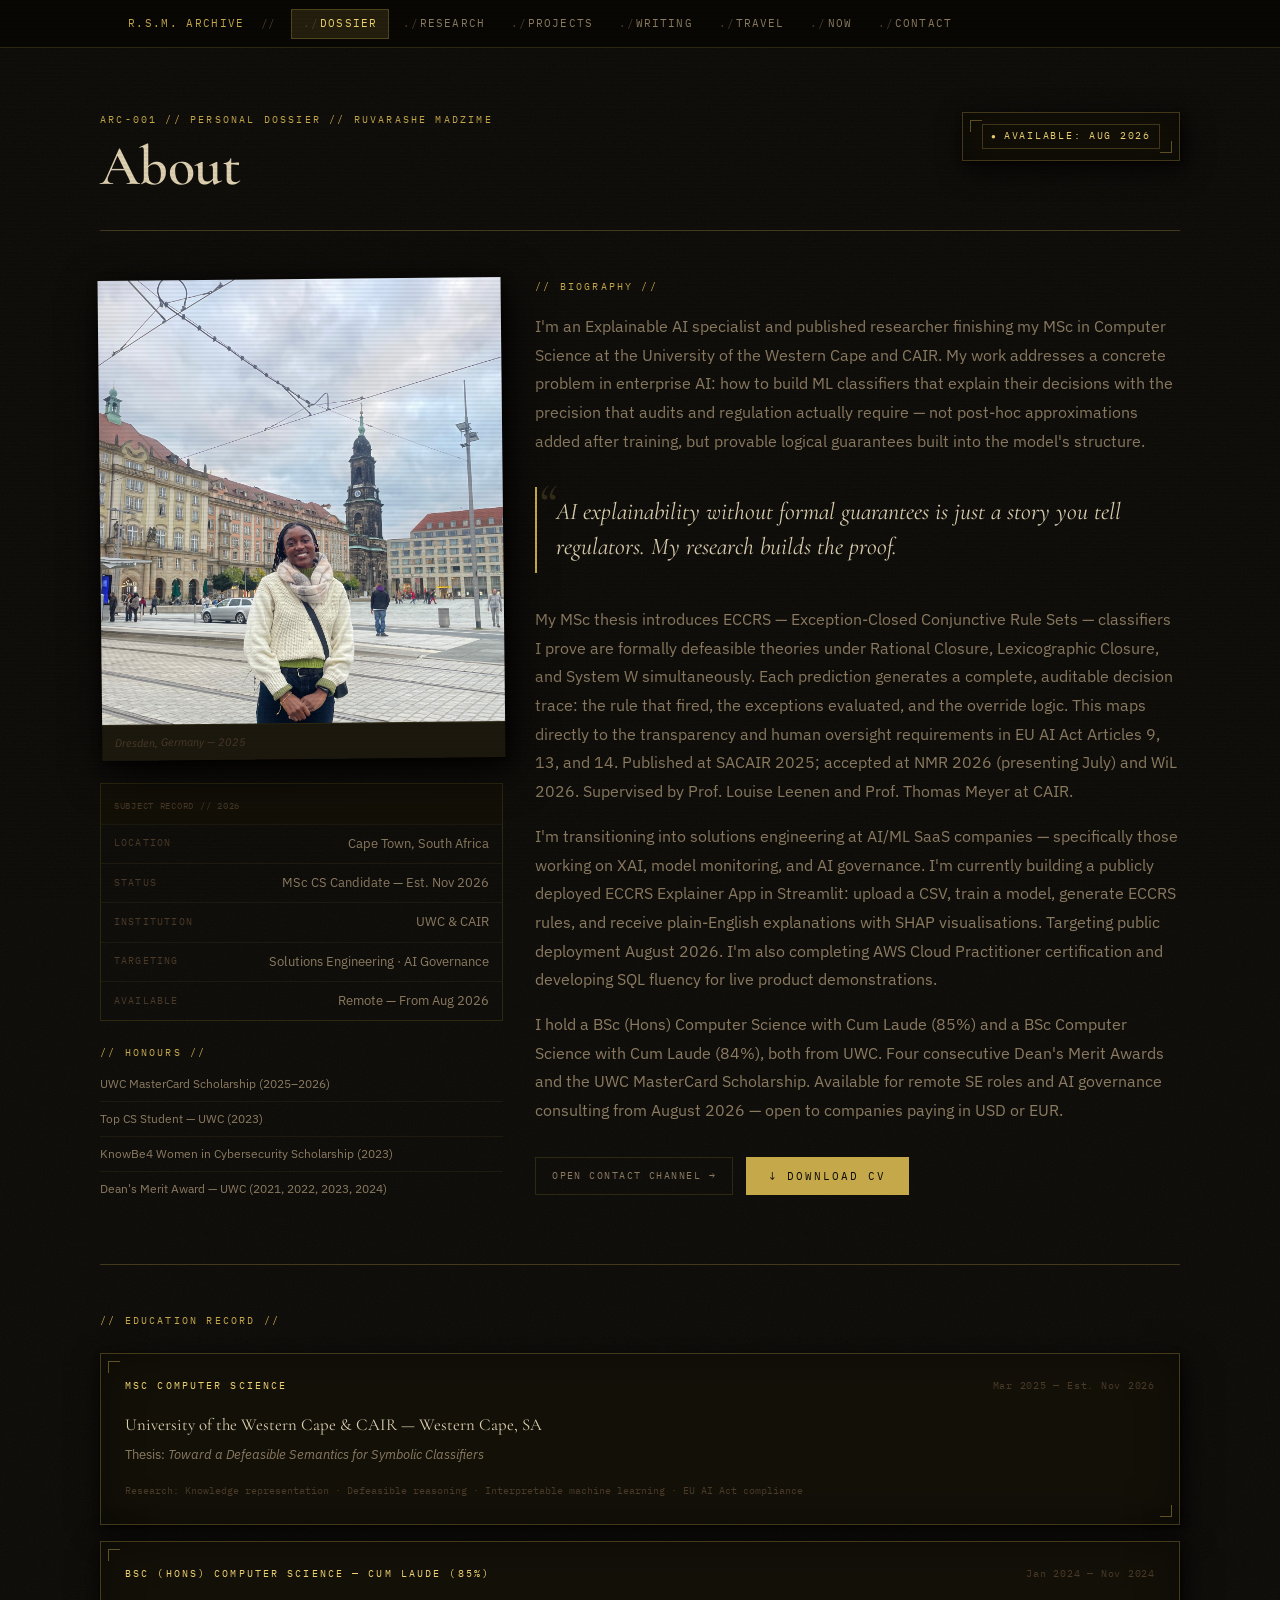
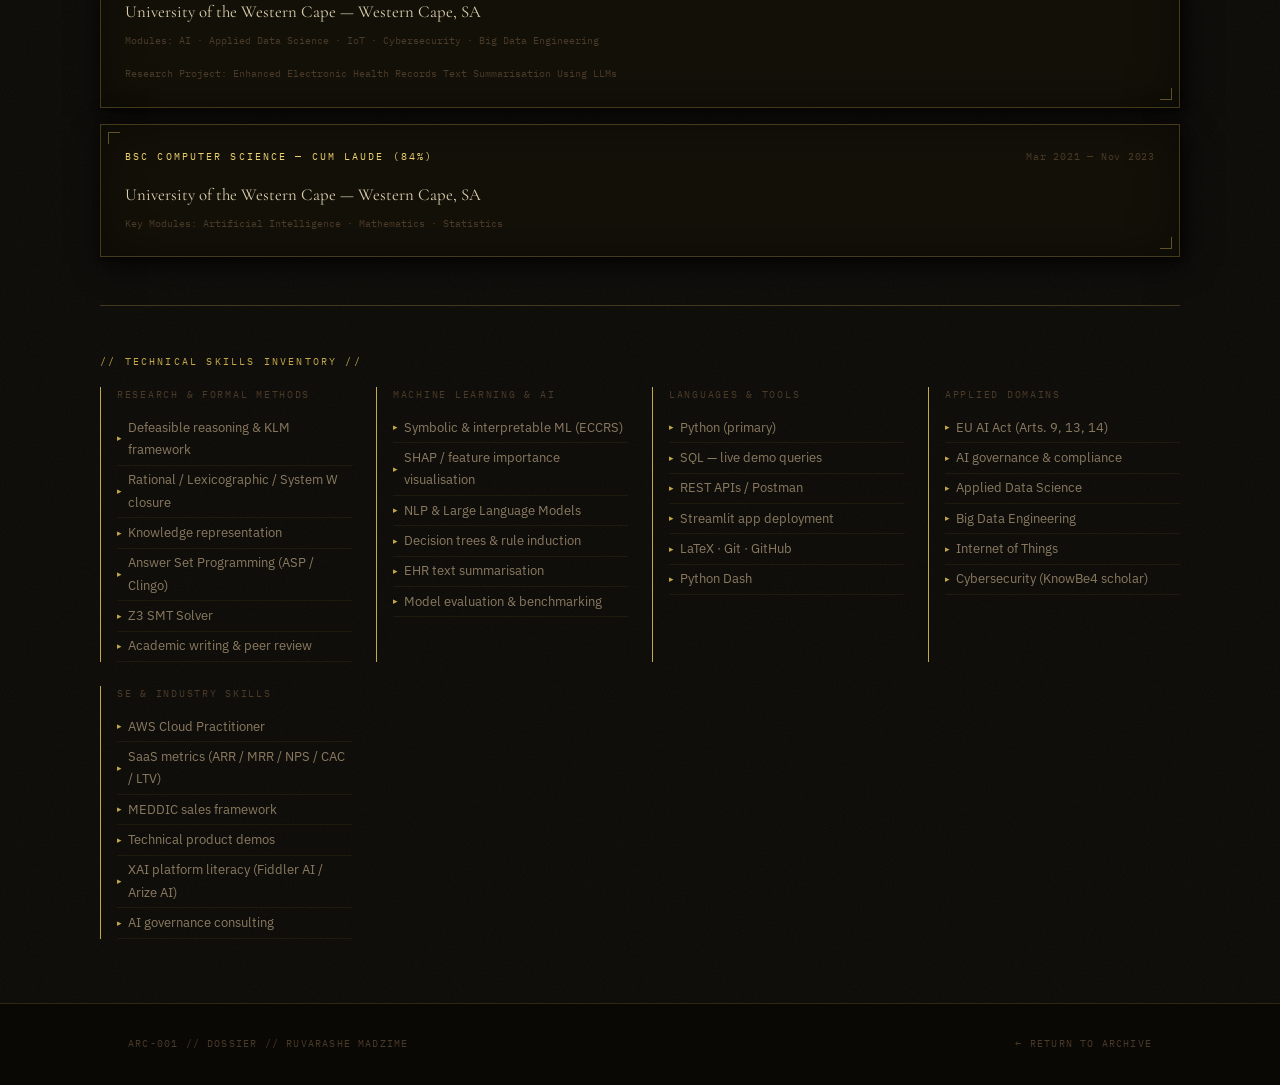
==== about.html @ f7506484 "Initial deploy" ====
<!DOCTYPE html>
<html lang="en">
<head>
  <meta charset="UTF-8" />
  <meta name="viewport" content="width=device-width, initial-scale=1.0" />
  <title>Dossier — Ruvarashe Madzime</title>
  <link rel="preconnect" href="https://fonts.googleapis.com" />
  <link rel="preconnect" href="https://fonts.gstatic.com" crossorigin />
  <link href="https://fonts.googleapis.com/css2?family=Cormorant+Garamond:ital,wght@0,300;0,400;0,600;0,700;1,300;1,400;1,600&family=IBM+Plex+Mono:ital,wght@0,400;0,500;1,400&family=IBM+Plex+Sans:wght@400;500;600&family=Caveat:wght@400;600&display=swap" rel="stylesheet" />
  <link rel="stylesheet" href="style.css" />
</head>
<body class="page-about">

  <nav class="site-nav">
    <div class="nav-inner">
      <a href="index.html" class="nav-system" style="text-decoration:none;">R.S.M. ARCHIVE</a>
      <span class="nav-sep">//</span>
      <button class="nav-toggle" id="navToggle" aria-label="Open navigation">
        <span></span><span></span><span></span>
      </button>
      <ul class="nav-links" id="navLinks">
        <li><a href="about.html"><span class="cmd-slash">./</span>DOSSIER</a></li>
        <li><a href="research.html"><span class="cmd-slash">./</span>RESEARCH</a></li>
        <li><a href="projects.html"><span class="cmd-slash">./</span>PROJECTS</a></li>
        <li><a href="writing.html"><span class="cmd-slash">./</span>WRITING</a></li>
        <li><a href="travel.html"><span class="cmd-slash">./</span>TRAVEL</a></li>
        <li><a href="now.html"><span class="cmd-slash">./</span>NOW</a></li>
        <li><a href="contact.html"><span class="cmd-slash">./</span>CONTACT</a></li>
      </ul>
    </div>
  </nav>

  <main>
    <div class="container section">

      <div style="border-bottom:1px solid var(--A-border); padding-bottom:2rem; margin-bottom:3rem;">
        <div style="display:flex; justify-content:space-between; align-items:flex-start; flex-wrap:wrap; gap:1rem;">
          <div>
            <span class="archive-label">ARC-001 // PERSONAL DOSSIER // RUVARASHE MADZIME</span>
            <h1 style="font-size:clamp(2rem,5vw,3.5rem); margin-top:0.3rem;">About</h1>
          </div>
          <div class="t-panel" style="padding:0.7rem 1.2rem; font-size:0;">
            <span class="status-badge">AVAILABLE: AUG 2026</span>
          </div>
        </div>
      </div>

      <!-- Two-column: photo + stats | bio -->
      <div class="two-col" style="margin-bottom:4rem;">

        <!-- LEFT: Photo + record -->
        <div>
          <div class="photo-frame">
            <img src="profile.jpeg" alt="Ruvarashe Madzime" style="width:100%; display:block;" />
            <p class="photo-credit">Dresden, Germany — 2025</p>
          </div>

          <!-- Subject record -->
          <div style="margin-top:1.5rem; border:1px solid var(--rule-mid);">
            <div style="background:var(--bg-panel); border-bottom:1px solid var(--rule); padding:0.4rem 0.8rem;">
              <span class="mono" style="color:var(--tx-dim); font-size:0.58rem;">SUBJECT RECORD // 2026</span>
            </div>
            <div class="stat-row" style="padding:0.5rem 0.8rem;">
              <span class="stat-label">Location</span>
              <span class="stat-value">Cape Town, South Africa</span>
            </div>
            <div class="stat-row" style="padding:0.5rem 0.8rem;">
              <span class="stat-label">Status</span>
              <span class="stat-value">MSc CS Candidate — Est. Nov 2026</span>
            </div>
            <div class="stat-row" style="padding:0.5rem 0.8rem;">
              <span class="stat-label">Institution</span>
              <span class="stat-value">UWC &amp; CAIR</span>
            </div>
            <div class="stat-row" style="padding:0.5rem 0.8rem;">
              <span class="stat-label">Targeting</span>
              <span class="stat-value">Solutions Engineering · AI Governance</span>
            </div>
            <div class="stat-row" style="padding:0.5rem 0.8rem; border-bottom:none;">
              <span class="stat-label">Available</span>
              <span class="stat-value">Remote — From Aug 2026</span>
            </div>
          </div>

          <!-- Awards — compact list -->
          <div style="margin-top:1.5rem;">
            <span class="archive-label" style="margin-bottom:0.7rem; display:block;">// HONOURS //</span>
            <ul style="list-style:none; display:flex; flex-direction:column; gap:0.4rem;">
              <li style="font-family:var(--fb); font-size:0.78rem; color:var(--tx-muted); border-bottom:1px solid var(--rule); padding-bottom:0.4rem;">UWC MasterCard Scholarship (2025–2026)</li>
              <li style="font-family:var(--fb); font-size:0.78rem; color:var(--tx-muted); border-bottom:1px solid var(--rule); padding-bottom:0.4rem;">Top CS Student — UWC (2023)</li>
              <li style="font-family:var(--fb); font-size:0.78rem; color:var(--tx-muted); border-bottom:1px solid var(--rule); padding-bottom:0.4rem;">KnowBe4 Women in Cybersecurity Scholarship (2023)</li>
              <li style="font-family:var(--fb); font-size:0.78rem; color:var(--tx-muted);">Dean's Merit Award — UWC (2021, 2022, 2023, 2024)</li>
            </ul>
          </div>
        </div>

        <!-- RIGHT: Biography -->
        <div>
          <span class="archive-label" style="margin-bottom:1rem; display:block;">// BIOGRAPHY //</span>

          <p style="color:var(--tx-muted); font-size:0.97rem; line-height:1.85;">
            I'm an Explainable AI specialist and published researcher finishing my MSc in Computer Science at the University of the Western Cape and CAIR. My work addresses a concrete problem in enterprise AI: how to build ML classifiers that explain their decisions with the precision that audits and regulation actually require — not post-hoc approximations added after training, but provable logical guarantees built into the model's structure.
          </p>

          <blockquote class="pull-quote">
            AI explainability without formal guarantees is just a story you tell regulators. My research builds the proof.
          </blockquote>

          <p style="color:var(--tx-muted); font-size:0.97rem; line-height:1.85;">
            My MSc thesis introduces ECCRS — Exception-Closed Conjunctive Rule Sets — classifiers I prove are formally defeasible theories under Rational Closure, Lexicographic Closure, and System W simultaneously. Each prediction generates a complete, auditable decision trace: the rule that fired, the exceptions evaluated, and the override logic. This maps directly to the transparency and human oversight requirements in EU AI Act Articles 9, 13, and 14. Published at SACAIR 2025; accepted at NMR 2026 (presenting July) and WiL 2026. Supervised by Prof. Louise Leenen and Prof. Thomas Meyer at CAIR.
          </p>

          <p style="color:var(--tx-muted); font-size:0.97rem; line-height:1.85;">
            I'm transitioning into solutions engineering at AI/ML SaaS companies — specifically those working on XAI, model monitoring, and AI governance. I'm currently building a publicly deployed ECCRS Explainer App in Streamlit: upload a CSV, train a model, generate ECCRS rules, and receive plain-English explanations with SHAP visualisations. Targeting public deployment August 2026. I'm also completing AWS Cloud Practitioner certification and developing SQL fluency for live product demonstrations.
          </p>

          <p style="color:var(--tx-muted); font-size:0.97rem; line-height:1.85;">
            I hold a BSc (Hons) Computer Science with Cum Laude (85%) and a BSc Computer Science with Cum Laude (84%), both from UWC. Four consecutive Dean's Merit Awards and the UWC MasterCard Scholarship. Available for remote SE roles and AI governance consulting from August 2026 — open to companies paying in USD or EUR.
          </p>

          <div style="margin-top:2rem; display:flex; gap:0.8rem; flex-wrap:wrap;">
            <a href="contact.html" class="btn-ghost">OPEN CONTACT CHANNEL →</a>
            <a href="Ruvarashe-Madzime-CV.pdf" class="btn-terminal" download>↓ DOWNLOAD CV</a>
          </div>
        </div>

      </div><!-- /.two-col -->


      <!-- Education -->
      <div style="border-top:1px solid var(--A-border); padding-top:3rem; margin-bottom:3rem;">
        <span class="archive-label" style="margin-bottom:1.5rem; display:block;">// EDUCATION RECORD //</span>

        <div style="display:flex; flex-direction:column; gap:1rem;">

          <div class="t-panel" style="padding:1.5rem;">
            <div style="display:flex; justify-content:space-between; flex-wrap:wrap; gap:0.5rem; margin-bottom:0.5rem;">
              <span class="panel-category">MSc Computer Science</span>
              <span class="mono" style="color:var(--tx-dim); font-size:0.6rem;">Mar 2025 — Est. Nov 2026</span>
            </div>
            <p style="font-family:var(--fh); font-size:1.05rem; color:var(--tx); margin-bottom:0.3rem;">University of the Western Cape &amp; CAIR — Western Cape, SA</p>
            <p style="font-family:var(--fb); font-size:0.82rem; color:var(--tx-muted);">Thesis: <em>Toward a Defeasible Semantics for Symbolic Classifiers</em></p>
            <p style="font-family:var(--fm); font-size:0.65rem; color:var(--tx-dim); margin-top:0.3rem;">Research: Knowledge representation · Defeasible reasoning · Interpretable machine learning · EU AI Act compliance</p>
          </div>

          <div class="t-panel" style="padding:1.5rem;">
            <div style="display:flex; justify-content:space-between; flex-wrap:wrap; gap:0.5rem; margin-bottom:0.5rem;">
              <span class="panel-category">BSc (Hons) Computer Science — Cum Laude (85%)</span>
              <span class="mono" style="color:var(--tx-dim); font-size:0.6rem;">Jan 2024 — Nov 2024</span>
            </div>
            <p style="font-family:var(--fh); font-size:1.05rem; color:var(--tx); margin-bottom:0.3rem;">University of the Western Cape — Western Cape, SA</p>
            <p style="font-family:var(--fm); font-size:0.65rem; color:var(--tx-dim);">Modules: AI · Applied Data Science · IoT · Cybersecurity · Big Data Engineering</p>
            <p style="font-family:var(--fm); font-size:0.65rem; color:var(--tx-dim); margin-top:0.2rem;">Research Project: Enhanced Electronic Health Records Text Summarisation Using LLMs</p>
          </div>

          <div class="t-panel" style="padding:1.5rem;">
            <div style="display:flex; justify-content:space-between; flex-wrap:wrap; gap:0.5rem; margin-bottom:0.5rem;">
              <span class="panel-category">BSc Computer Science — Cum Laude (84%)</span>
              <span class="mono" style="color:var(--tx-dim); font-size:0.6rem;">Mar 2021 — Nov 2023</span>
            </div>
            <p style="font-family:var(--fh); font-size:1.05rem; color:var(--tx); margin-bottom:0.3rem;">University of the Western Cape — Western Cape, SA</p>
            <p style="font-family:var(--fm); font-size:0.65rem; color:var(--tx-dim);">Key Modules: Artificial Intelligence · Mathematics · Statistics</p>
          </div>

        </div>
      </div>


      <!-- Skills inventory -->
      <div style="border-top:1px solid var(--A-border); padding-top:3rem;">
        <span class="archive-label" style="margin-bottom:1rem; display:block;">// TECHNICAL SKILLS INVENTORY //</span>
        <div class="skills-grid">

          <div class="skills-group">
            <p class="skills-group-title">Research &amp; Formal Methods</p>
            <ul class="skills-list">
              <li>Defeasible reasoning &amp; KLM framework</li>
              <li>Rational / Lexicographic / System W closure</li>
              <li>Knowledge representation</li>
              <li>Answer Set Programming (ASP / Clingo)</li>
              <li>Z3 SMT Solver</li>
              <li>Academic writing &amp; peer review</li>
            </ul>
          </div>

          <div class="skills-group">
            <p class="skills-group-title">Machine Learning &amp; AI</p>
            <ul class="skills-list">
              <li>Symbolic &amp; interpretable ML (ECCRS)</li>
              <li>SHAP / feature importance visualisation</li>
              <li>NLP &amp; Large Language Models</li>
              <li>Decision trees &amp; rule induction</li>
              <li>EHR text summarisation</li>
              <li>Model evaluation &amp; benchmarking</li>
            </ul>
          </div>

          <div class="skills-group">
            <p class="skills-group-title">Languages &amp; Tools</p>
            <ul class="skills-list">
              <li>Python (primary)</li>
              <li>SQL — live demo queries</li>
              <li>REST APIs / Postman</li>
              <li>Streamlit app deployment</li>
              <li>LaTeX · Git · GitHub</li>
              <li>Python Dash</li>
            </ul>
          </div>

          <div class="skills-group">
            <p class="skills-group-title">Applied Domains</p>
            <ul class="skills-list">
              <li>EU AI Act (Arts. 9, 13, 14)</li>
              <li>AI governance &amp; compliance</li>
              <li>Applied Data Science</li>
              <li>Big Data Engineering</li>
              <li>Internet of Things</li>
              <li>Cybersecurity (KnowBe4 scholar)</li>
            </ul>
          </div>

          <div class="skills-group">
            <p class="skills-group-title">SE &amp; Industry Skills</p>
            <ul class="skills-list">
              <li>AWS Cloud Practitioner</li>
              <li>SaaS metrics (ARR / MRR / NPS / CAC / LTV)</li>
              <li>MEDDIC sales framework</li>
              <li>Technical product demos</li>
              <li>XAI platform literacy (Fiddler AI / Arize AI)</li>
              <li>AI governance consulting</li>
            </ul>
          </div>

        </div>
      </div>

    </div>
  </main>

  <footer class="site-footer">
    <div class="container">
      <div class="footer-inner">
        <span>ARC-001 // DOSSIER // RUVARASHE MADZIME</span>
        <span><a href="index.html">← RETURN TO ARCHIVE</a></span>
      </div>
    </div>
  </footer>

  <script src="script.js"></script>
</body>
</html>
---- style.css ----
/* ============================================================
   PERSONAL ARCHIVE — Retro-Editorial / Game-Archive Design System
   Dark mode · Atmospheric · Explorable spatial navigation

   QUICK PALETTE GUIDE:
   Homepage/About:  gold   (default --A: #c4a84a)
   Research:        olive  (.page-research)
   Projects:        teal   (.page-projects)
   Writing:         crimson(.page-writing)
   Travel:          terra  (.page-travel)
   Now:             signal (.page-now)
   Contact:         radio  (.page-contact)

   Change --A and --A2 per page in the body class overrides below.
   ============================================================ */

/* ── Google Fonts loaded in <head> ── */

/* ============================================================
   1. CSS CUSTOM PROPERTIES
   ============================================================ */
:root {
  /* Dark base surfaces — warm near-black */
  --bg:           #0c0a07;
  --bg-panel:     #131008;
  --bg-raised:    #1c180e;
  --bg-deep:      #080604;
  --bg-nav:       #0a0805;

  /* Paper card (light parchment elements on dark) */
  --paper:        #f0e5d0;
  --paper-alt:    #e8dac0;
  --paper-deep:   #ddd0b0;
  --ink:          #1a1208;
  --ink-mid:      #3a2a18;
  --ink-muted:    #7a6a50;
  --ink-rule:     #c0a880;

  /* Text ON dark background */
  --tx:           #ddd0b0;
  --tx-muted:     #8a7a60;
  --tx-dim:       #4a3a28;
  --rule:         #1e1a0e;
  --rule-mid:     #2e2810;

  /* Default accent — gold/warm (home + about) */
  --A:            #c4a84a;
  --A2:           #ecd070;
  --A-glow:       rgba(196, 168, 74, 0.14);
  --A-border:     rgba(196, 168, 74, 0.28);

  /* Shadows — deep and physical */
  --sh-sm:  2px 3px 14px rgba(0,0,0,0.65);
  --sh-md:  4px 8px 28px rgba(0,0,0,0.75), 1px 2px 6px rgba(0,0,0,0.5);
  --sh-lg:  6px 12px 44px rgba(0,0,0,0.85), 2px 4px 12px rgba(0,0,0,0.6);

  /* Typography */
  --fh: 'Cormorant Garamond', Georgia, serif;     /* atmospheric headings */
  --fb: 'IBM Plex Sans', 'Helvetica Neue', sans-serif; /* body / UI */
  --fm: 'IBM Plex Mono', 'Courier New', monospace; /* terminal / labels */
  --fk: 'Caveat', cursive;                         /* handwritten */

  /* Layout */
  --max: 1080px;
  --nav-h: 48px;
  --gap: 1rem;

  /* Motion */
  --t: 0.22s ease;
  --ts: 0.38s ease;
}

/* ── Per-page accent overrides (applied to <body>) ── */
.page-research {
  --A: #8a9a30; --A2: #b4cc40;
  --A-glow: rgba(138, 154, 48, 0.14);
  --A-border: rgba(138, 154, 48, 0.28);
}
.page-projects {
  --A: #288090; --A2: #3db8d0;
  --A-glow: rgba(40, 128, 144, 0.14);
  --A-border: rgba(40, 128, 144, 0.28);
}
.page-writing {
  --A: #983030; --A2: #c85050;
  --A-glow: rgba(152, 48, 48, 0.14);
  --A-border: rgba(152, 48, 48, 0.28);
}
.page-travel {
  --A: #b05030; --A2: #d87858;
  --A-glow: rgba(176, 80, 48, 0.14);
  --A-border: rgba(176, 80, 48, 0.28);
}
.page-now {
  --A: #288060; --A2: #38c088;
  --A-glow: rgba(40, 128, 96, 0.14);
  --A-border: rgba(40, 128, 96, 0.28);
}
.page-contact {
  --A: #305890; --A2: #4888c8;
  --A-glow: rgba(48, 88, 144, 0.14);
  --A-border: rgba(48, 88, 144, 0.28);
}

/* ============================================================
   2. RESET & BASE
   ============================================================ */
*, *::before, *::after { box-sizing: border-box; margin: 0; padding: 0; }

html { font-size: 16px; scroll-behavior: smooth; }

body {
  background-color: var(--bg);
  color: var(--tx);
  font-family: var(--fb);
  line-height: 1.7;
  min-height: 100vh;
  /* warm dark grain texture */
  background-image: url("data:image/svg+xml,%3Csvg xmlns='http://www.w3.org/2000/svg' width='300' height='300'%3E%3Cfilter id='g'%3E%3CfeTurbulence type='fractalNoise' baseFrequency='0.7' numOctaves='3' stitchTiles='stitch'/%3E%3CfeColorMatrix type='saturate' values='0'/%3E%3C/filter%3E%3Crect width='300' height='300' filter='url(%23g)' opacity='0.04' fill='%23b08040'/%3E%3C/svg%3E");
}

/* CRT scanline overlay — very subtle */
body::after {
  content: '';
  position: fixed;
  inset: 0;
  background: repeating-linear-gradient(
    0deg,
    transparent,
    transparent 2px,
    rgba(0, 0, 0, 0.04) 2px,
    rgba(0, 0, 0, 0.04) 4px
  );
  pointer-events: none;
  z-index: 9999;
}

img { max-width: 100%; display: block; }
a { color: var(--A2); text-decoration: none; transition: color var(--t); }
a:hover { color: var(--A); }

/* ============================================================
   3. TYPOGRAPHY
   ============================================================ */
h1, h2, h3, h4 {
  font-family: var(--fh);
  line-height: 1.12;
  color: var(--tx);
  font-weight: 600;
}

/* Ink headings on paper */
.on-paper h1, .on-paper h2, .on-paper h3, .on-paper h4 { color: var(--ink); }

h1 { font-size: clamp(2.2rem, 5.5vw, 4.5rem); letter-spacing: -0.01em; }
h2 { font-size: clamp(1.4rem, 3vw, 2rem); }
h3 { font-size: clamp(1.1rem, 2vw, 1.4rem); }
h4 { font-size: 1rem; }

p { margin-bottom: 1rem; }
p:last-child { margin-bottom: 0; }

/* Terminal monospace text */
.mono {
  font-family: var(--fm);
  font-size: 0.72rem;
  letter-spacing: 0.08em;
}

/* ============================================================
   4. LAYOUT UTILITIES
   ============================================================ */
.container {
  max-width: var(--max);
  margin: 0 auto;
  padding: 0 1.75rem;
}

.section { padding: 4rem 0; }
.section--sm { padding: 2.5rem 0; }

/* Archive label / overline */
.archive-label {
  font-family: var(--fm);
  font-size: 0.62rem;
  letter-spacing: 0.22em;
  text-transform: uppercase;
  color: var(--A);
  display: block;
  margin-bottom: 0.4rem;
}
.on-paper .archive-label { color: var(--A); }

/* Status badge */
.status-badge {
  display: inline-flex;
  align-items: center;
  gap: 0.4rem;
  font-family: var(--fm);
  font-size: 0.6rem;
  letter-spacing: 0.18em;
  text-transform: uppercase;
  color: var(--A2);
  padding: 0.2rem 0.5rem;
  border: 1px solid var(--A-border);
}
.status-badge::before {
  content: '●';
  font-size: 0.5rem;
  color: var(--A2);
  animation: pulse 2s ease-in-out infinite;
}

/* Rule lines */
.rule { border: none; border-top: 1px solid var(--rule-mid); margin: 2rem 0; }
.rule--gold { border-top-color: var(--A-border); }
.rule--double { border-top: 3px double var(--rule-mid); }

/* Two-column grid */
.two-col {
  display: grid;
  grid-template-columns: 1fr 1.6fr;
  gap: 2rem;
  align-items: start;
}

/* ============================================================
   5. NAVIGATION — terminal command bar
   ============================================================ */
.site-nav {
  position: sticky;
  top: 0;
  z-index: 200;
  height: var(--nav-h);
  background: rgba(10, 8, 5, 0.97);
  backdrop-filter: blur(8px);
  border-bottom: 1px solid var(--rule-mid);
  display: flex;
  align-items: center;
}

.nav-inner {
  max-width: var(--max);
  margin: 0 auto;
  padding: 0 1.75rem;
  width: 100%;
  display: flex;
  align-items: center;
  gap: 1rem;
}

/* System identifier */
.nav-system {
  font-family: var(--fm);
  font-size: 0.7rem;
  letter-spacing: 0.12em;
  color: var(--A);
  white-space: nowrap;
  flex-shrink: 0;
}

.nav-sep {
  font-family: var(--fm);
  font-size: 0.7rem;
  color: var(--tx-dim);
  flex-shrink: 0;
}

.nav-links {
  display: flex;
  list-style: none;
  gap: 0.1rem;
  flex: 1;
  flex-wrap: wrap;
}

.nav-links a {
  font-family: var(--fm);
  font-size: 0.68rem;
  letter-spacing: 0.1em;
  text-transform: uppercase;
  color: var(--tx-muted);
  padding: 0.3rem 0.7rem;
  display: inline-block;
  border: 1px solid transparent;
  transition: all var(--t);
  position: relative;
}

.nav-links a .cmd-slash {
  color: var(--tx-dim);
  margin-right: 0.1em;
}

.nav-links a:hover,
.nav-links a.active {
  color: var(--A2);
  border-color: var(--A-border);
  background: var(--A-glow);
}

/* Mobile toggle */
.nav-toggle {
  display: none;
  flex-direction: column;
  gap: 4px;
  cursor: pointer;
  background: none;
  border: 1px solid var(--rule-mid);
  padding: 6px 8px;
  margin-left: auto;
}
.nav-toggle span {
  display: block;
  width: 18px;
  height: 1.5px;
  background: var(--tx-muted);
}

/* ============================================================
   6. BUTTONS
   ============================================================ */

/* Terminal button — main CTA */
.btn-terminal {
  display: inline-block;
  font-family: var(--fm);
  font-size: 0.68rem;
  letter-spacing: 0.18em;
  text-transform: uppercase;
  color: var(--bg);
  background: var(--A);
  border: 1.5px solid var(--A);
  padding: 0.55rem 1.4rem;
  transition: all var(--t);
  cursor: pointer;
}
.btn-terminal:hover {
  background: var(--A2);
  border-color: var(--A2);
  color: var(--bg);
}

/* Ghost button */
.btn-ghost {
  display: inline-flex;
  align-items: center;
  gap: 0.4rem;
  font-family: var(--fm);
  font-size: 0.65rem;
  letter-spacing: 0.14em;
  text-transform: uppercase;
  color: var(--tx-muted);
  border: 1px solid var(--rule-mid);
  padding: 0.45rem 1rem;
  background: transparent;
  transition: all var(--t);
}
.btn-ghost:hover {
  color: var(--A2);
  border-color: var(--A-border);
  background: var(--A-glow);
}

/* Archive button — for paper cards */
.btn-archive {
  display: inline-block;
  font-family: var(--fm);
  font-size: 0.62rem;
  letter-spacing: 0.14em;
  text-transform: uppercase;
  color: var(--A);
  border: 1px solid var(--A-border);
  padding: 0.4rem 0.8rem;
  background: transparent;
  transition: all var(--t);
}
.btn-archive:hover {
  background: var(--A);
  color: var(--paper);
  border-color: var(--A);
}

/* Wax/paper button */
.btn-wax {
  display: inline-flex;
  align-items: center;
  gap: 0.4rem;
  font-family: var(--fb);
  font-size: 0.72rem;
  font-weight: 500;
  color: var(--ink-mid);
  border: 1px solid var(--ink-rule);
  padding: 0.4rem 0.9rem;
  background: var(--paper-deep);
  box-shadow: 1px 1px 0 var(--ink-rule);
  transition: all var(--t);
}
.btn-wax:hover {
  background: var(--ink);
  color: var(--paper);
}

/* ============================================================
   7. TERMINAL PANEL — main dark UI component
   ============================================================ */
.t-panel {
  background: var(--bg-panel);
  border: 1px solid var(--A-border);
  position: relative;
  /* inner ambient shadow */
  box-shadow:
    inset 0 0 40px rgba(0,0,0,0.4),
    var(--sh-md);
  transition: border-color var(--ts), box-shadow var(--ts);
}

.t-panel:hover {
  border-color: var(--A);
  box-shadow:
    inset 0 0 20px rgba(0,0,0,0.2),
    0 0 0 1px var(--A-border),
    0 0 28px var(--A-glow),
    var(--sh-lg);
}

/* Corner bracket decoration — game UI style */
.t-panel::before {
  content: '';
  position: absolute;
  top: 7px; left: 7px;
  width: 12px; height: 12px;
  border-top: 1.5px solid var(--A);
  border-left: 1.5px solid var(--A);
  opacity: 0.45;
  transition: opacity var(--ts);
  pointer-events: none;
}
.t-panel::after {
  content: '';
  position: absolute;
  bottom: 7px; right: 7px;
  width: 12px; height: 12px;
  border-bottom: 1.5px solid var(--A);
  border-right: 1.5px solid var(--A);
  opacity: 0.45;
  transition: opacity var(--ts);
  pointer-events: none;
}
.t-panel:hover::before,
.t-panel:hover::after {
  opacity: 1;
}

/* ============================================================
   8. PAPER CARD — light parchment element on dark surface
   ============================================================ */
.paper-card {
  background-color: var(--paper);
  color: var(--ink-mid);
  font-family: var(--fb);
  background-image: url("data:image/svg+xml,%3Csvg xmlns='http://www.w3.org/2000/svg' width='180' height='180'%3E%3Cfilter id='g'%3E%3CfeTurbulence type='fractalNoise' baseFrequency='0.9' numOctaves='4' stitchTiles='stitch'/%3E%3CfeColorMatrix type='saturate' values='0'/%3E%3C/filter%3E%3Crect width='180' height='180' filter='url(%23g)' opacity='0.06'/%3E%3C/svg%3E");
  box-shadow: var(--sh-md);
  position: relative;
}
.paper-card--alt { background-color: var(--paper-alt); }
.paper-card--deep { background-color: var(--paper-deep); }

/* Top edge imperfection */
.paper-card::before {
  content: '';
  position: absolute;
  top: 0; left: 0; right: 0;
  height: 1.5px;
  background: linear-gradient(90deg, transparent, rgba(160,140,100,0.5) 30%, rgba(160,140,100,0.7) 60%, transparent);
}

/* ============================================================
   9. PANEL HEADER (archive ID + status)
   ============================================================ */
.panel-header {
  display: flex;
  justify-content: space-between;
  align-items: center;
  margin-bottom: 0.8rem;
}

.archive-id {
  font-family: var(--fm);
  font-size: 0.58rem;
  letter-spacing: 0.2em;
  color: var(--tx-dim);
}

.panel-status {
  font-family: var(--fm);
  font-size: 0.58rem;
  letter-spacing: 0.2em;
  text-transform: uppercase;
  color: var(--A);
  display: flex;
  align-items: center;
  gap: 0.3rem;
}
.panel-status::before {
  content: '◆';
  font-size: 0.4rem;
  animation: pulse 2.5s ease-in-out infinite;
}

.panel-category {
  font-family: var(--fm);
  font-size: 0.6rem;
  letter-spacing: 0.22em;
  text-transform: uppercase;
  color: var(--A2);
  margin-bottom: 0.5rem;
}

/* ============================================================
   10. PULL QUOTE
   ============================================================ */
.pull-quote {
  font-family: var(--fh);
  font-style: italic;
  font-size: clamp(1.1rem, 2.2vw, 1.5rem);
  line-height: 1.45;
  color: var(--tx);
  border-left: 2px solid var(--A);
  padding: 0.5rem 0 0.5rem 1.2rem;
  margin: 2rem 0;
  position: relative;
}
.pull-quote::before {
  content: '\201C';
  font-family: var(--fh);
  font-size: 3.5rem;
  color: var(--A);
  opacity: 0.2;
  position: absolute;
  top: -0.8rem; left: 0;
  line-height: 1;
}

/* On paper cards */
.on-paper .pull-quote {
  color: var(--ink);
  border-left-color: var(--A);
}
.on-paper .pull-quote::before { color: var(--A); opacity: 0.25; }

/* ============================================================
   11. HOMEPAGE — BOOT SEQUENCE MASTHEAD
   ============================================================ */
.masthead {
  padding: 4rem 0 3.5rem;
  border-bottom: 1px solid var(--rule-mid);
  position: relative;
}

/* Subtle ambient warm glow behind masthead */
.masthead::before {
  content: '';
  position: absolute;
  top: 0; left: 0;
  width: 40%; height: 100%;
  background: radial-gradient(ellipse at 0 50%, var(--A-glow), transparent 70%);
  pointer-events: none;
}

/* Boot log — terminal readout lines */
.boot-log {
  margin-bottom: 2.5rem;
  display: flex;
  flex-direction: column;
  gap: 0.25rem;
}

.boot-line {
  font-family: var(--fm);
  font-size: 0.65rem;
  letter-spacing: 0.1em;
  color: var(--tx-dim);
  display: flex;
  gap: 0.8rem;
  opacity: 0;
  transform: translateX(-8px);
  transition: opacity 0.4s ease, transform 0.4s ease;
}
.boot-line.visible {
  opacity: 1;
  transform: none;
}

.boot-line .prompt {
  color: var(--A);
  font-weight: 500;
  flex-shrink: 0;
  width: 2.5rem;
}

/* Main name */
.masthead-name {
  font-family: var(--fh);
  font-size: clamp(2.8rem, 7vw, 5.5rem);
  font-weight: 300;
  letter-spacing: -0.01em;
  color: var(--tx);
  line-height: 1.0;
  margin-bottom: 0.6rem;
}

/* Tagline */
.masthead-tagline {
  font-family: var(--fh);
  font-style: italic;
  font-size: clamp(0.95rem, 2vw, 1.2rem);
  color: var(--tx-muted);
  margin-bottom: 1.5rem;
}

/* Meta row */
.masthead-meta {
  display: flex;
  gap: 1.5rem;
  margin-bottom: 2rem;
  flex-wrap: wrap;
}

.masthead-meta-item {
  font-family: var(--fm);
  font-size: 0.65rem;
  letter-spacing: 0.14em;
  text-transform: uppercase;
  color: var(--tx-dim);
  display: flex;
  align-items: center;
  gap: 0.4rem;
}
.masthead-meta-item::before {
  content: '//';
  color: var(--A);
  opacity: 0.6;
}

.masthead-actions {
  display: flex;
  gap: 0.8rem;
  flex-wrap: wrap;
  align-items: center;
}

/* Blinking cursor decoration */
.blink-cursor {
  display: inline-block;
  width: 0.55em;
  height: 1em;
  background: var(--A);
  vertical-align: text-bottom;
  margin-left: 0.1em;
  animation: blink 1.3s step-end infinite;
}

/* ============================================================
   12. HOMEPAGE — NAVIGATION HUB GRID
   ============================================================ */
.hub-grid {
  display: grid;
  grid-template-columns: repeat(3, 1fr);
  gap: 1rem;
}

/* Layout: Research spans 2 cols, Now spans 2 cols */
.hub-panel--research { grid-column: span 2; }
.hub-panel--now      { grid-column: span 2; }

/* Hub panel = anchor link */
.hub-panel {
  padding: 1.6rem;
  display: flex;
  flex-direction: column;
  min-height: 190px;
  text-decoration: none;
  color: inherit;
  cursor: pointer;
  transition: transform var(--ts), border-color var(--ts), box-shadow var(--ts);
}

.hub-panel:hover {
  transform: translateY(-3px);
  color: inherit;
}

/* Override corner bracket colors per panel type */
.hub-panel--research { --A: #8a9a30; --A2: #b4cc40; --A-glow: rgba(138,154,48,0.14); --A-border: rgba(138,154,48,0.25); }
.hub-panel--about    { --A: #c4a84a; --A2: #ecd070; --A-glow: rgba(196,168,74,0.14);  --A-border: rgba(196,168,74,0.25); }
.hub-panel--projects { --A: #288090; --A2: #3db8d0; --A-glow: rgba(40,128,144,0.14);  --A-border: rgba(40,128,144,0.25); }
.hub-panel--writing  { --A: #983030; --A2: #c85050; --A-glow: rgba(152,48,48,0.14);   --A-border: rgba(152,48,48,0.25); }
.hub-panel--travel   { --A: #b05030; --A2: #d87858; --A-glow: rgba(176,80,48,0.14);   --A-border: rgba(176,80,48,0.25); }
.hub-panel--now      { --A: #288060; --A2: #38c088; --A-glow: rgba(40,128,96,0.14);   --A-border: rgba(40,128,96,0.25); }
.hub-panel--contact  { --A: #305890; --A2: #4888c8; --A-glow: rgba(48,88,144,0.14);   --A-border: rgba(48,88,144,0.25); }

.hub-panel-title {
  font-family: var(--fh);
  font-size: clamp(1rem, 2vw, 1.4rem);
  font-weight: 600;
  color: var(--tx);
  line-height: 1.2;
  margin-bottom: 0.5rem;
}
.hub-panel--research .hub-panel-title { font-size: clamp(1.2rem, 2.5vw, 1.7rem); }
.hub-panel--now .hub-panel-title      { font-size: clamp(1.1rem, 2.2vw, 1.5rem); }

.hub-panel-desc {
  font-family: var(--fb);
  font-size: 0.82rem;
  color: var(--tx-muted);
  line-height: 1.6;
  flex: 1;
  margin-bottom: 1rem;
}

.hub-panel-footer {
  display: flex;
  justify-content: space-between;
  align-items: center;
  margin-top: auto;
  border-top: 1px solid var(--A-border);
  padding-top: 0.7rem;
}

.hub-panel-tags {
  display: flex;
  gap: 0.4rem;
  flex-wrap: wrap;
}

.hub-tag {
  font-family: var(--fm);
  font-size: 0.56rem;
  letter-spacing: 0.12em;
  text-transform: uppercase;
  color: var(--tx-dim);
  border: 1px solid var(--rule-mid);
  padding: 0.1rem 0.4rem;
}

.hub-enter {
  font-family: var(--fm);
  font-size: 0.62rem;
  letter-spacing: 0.14em;
  text-transform: uppercase;
  color: var(--A);
  transition: letter-spacing var(--t), color var(--t);
}
.hub-panel:hover .hub-enter {
  letter-spacing: 0.22em;
  color: var(--A2);
}

/* ============================================================
   13. HOMEPAGE — CURRENT STATUS STRIP
   ============================================================ */
.status-strip {
  display: grid;
  grid-template-columns: repeat(3, 1fr);
  gap: 1px;
  background: var(--rule-mid);
  border: 1px solid var(--rule-mid);
  margin-top: 1rem;
}

.status-cell {
  background: var(--bg-panel);
  padding: 1.2rem 1.5rem;
}

.status-cell-label {
  font-family: var(--fm);
  font-size: 0.58rem;
  letter-spacing: 0.22em;
  text-transform: uppercase;
  color: var(--tx-dim);
  margin-bottom: 0.5rem;
}

.status-cell-content {
  font-family: var(--fb);
  font-size: 0.85rem;
  color: var(--tx-muted);
  line-height: 1.5;
}
.status-cell-content strong {
  display: block;
  font-family: var(--fh);
  font-style: italic;
  font-size: 0.95rem;
  color: var(--tx);
  font-weight: 400;
  margin-bottom: 0.15rem;
}

/* ============================================================
   11b. MASTHEAD — profile photo layout
   ============================================================ */
.masthead-inner {
  display: flex;
  gap: 3rem;
  align-items: center;
}
.masthead-text { flex: 1; min-width: 0; }
.masthead-photo-wrap {
  flex-shrink: 0;
  display: flex;
  align-items: center;
}
.masthead-photo-frame {
  width: 210px;
  transform: rotate(1.4deg);
  box-shadow: var(--sh-lg);
  border: 1px solid var(--rule-mid);
  position: relative;
}
.masthead-photo-frame img {
  display: block;
  width: 100%;
}
.masthead-photo-frame::after {
  content: '';
  position: absolute;
  inset: 0;
  border: 1px solid var(--A-border);
  pointer-events: none;
}

/* ============================================================
   14. ABOUT PAGE
   ============================================================ */
.photo-frame {
  transform: rotate(-0.6deg);
  box-shadow: var(--sh-lg);
}

.photo-placeholder {
  background: var(--bg-raised);
  border: 1px solid var(--rule-mid);
  display: flex;
  flex-direction: column;
  align-items: center;
  justify-content: center;
  min-height: 340px;
  font-family: var(--fm);
  font-size: 0.68rem;
  letter-spacing: 0.14em;
  color: var(--tx-dim);
  text-align: center;
  gap: 0.4rem;
}

.photo-credit {
  font-family: var(--fb);
  font-size: 0.68rem;
  font-style: italic;
  color: var(--tx-dim);
  padding: 0.5rem 0.8rem;
  border-top: 1px solid var(--rule-mid);
  background: var(--bg-raised);
}

.stat-row {
  display: flex;
  justify-content: space-between;
  align-items: center;
  padding: 0.5rem 0;
  border-bottom: 1px solid var(--rule);
  font-family: var(--fb);
  font-size: 0.82rem;
}
.stat-label { color: var(--tx-dim); font-family: var(--fm); font-size: 0.62rem; letter-spacing: 0.12em; text-transform: uppercase; }
.stat-value { color: var(--tx-muted); }

/* ============================================================
   15. RESEARCH PAGE — classified documents style
   ============================================================ */
.research-header {
  border-bottom: 1px solid var(--A-border);
  padding-bottom: 2rem;
  margin-bottom: 3rem;
  position: relative;
}

.research-header::after {
  content: 'UNCLASSIFIED';
  position: absolute;
  bottom: 0.8rem; right: 0;
  font-family: var(--fm);
  font-size: 0.55rem;
  letter-spacing: 0.3em;
  color: var(--tx-dim);
}

.citation-panel {
  padding: 2rem;
  margin-bottom: 1.5rem;
  position: relative;
}

.citation-panel::before {
  content: attr(data-num);
  position: absolute;
  top: 1rem; right: 1.2rem;
  font-family: var(--fm);
  font-size: 0.58rem;
  letter-spacing: 0.12em;
  color: var(--tx-dim);
}

.cite-title {
  font-family: var(--fh);
  font-style: italic;
  font-size: 1.2rem;
  color: var(--tx);
  margin-bottom: 0.4rem;
  line-height: 1.3;
}
.cite-authors {
  font-family: var(--fb);
  font-size: 0.78rem;
  color: var(--tx-muted);
  margin-bottom: 0.3rem;
}
.cite-venue {
  font-family: var(--fm);
  font-size: 0.65rem;
  letter-spacing: 0.06em;
  color: var(--A2);
  margin-bottom: 1rem;
}
.cite-summary {
  font-style: italic;
  font-size: 0.84rem;
  color: var(--tx-muted);
  border-top: 1px solid var(--A-border);
  padding-top: 0.8rem;
  line-height: 1.7;
}

/* Research theme cards */
.theme-grid {
  display: grid;
  grid-template-columns: repeat(auto-fill, minmax(210px, 1fr));
  gap: 1rem;
}

.theme-panel {
  padding: 1.4rem;
}

.theme-code {
  font-family: var(--fm);
  font-size: 0.58rem;
  letter-spacing: 0.2em;
  color: var(--tx-dim);
  margin-bottom: 0.4rem;
}
.theme-name {
  font-family: var(--fh);
  font-size: 1rem;
  color: var(--tx);
  margin-bottom: 0.4rem;
}
.theme-body {
  font-size: 0.8rem;
  color: var(--tx-muted);
  line-height: 1.6;
}

/* ============================================================
   16. PROJECTS PAGE — mission dossier
   ============================================================ */
.dossier-grid {
  display: grid;
  grid-template-columns: repeat(auto-fill, minmax(300px, 1fr));
  gap: 1.2rem;
}

.mission-card {
  padding: 1.8rem;
  display: flex;
  flex-direction: column;
  transition: transform var(--ts), box-shadow var(--ts), border-color var(--ts);
}
.mission-card:hover { transform: translateY(-4px); }

.mission-card--primary { grid-column: span 2; }

.mission-code {
  font-family: var(--fm);
  font-size: 0.58rem;
  letter-spacing: 0.2em;
  text-transform: uppercase;
  color: var(--tx-dim);
  margin-bottom: 0.3rem;
}

.mission-name {
  font-family: var(--fh);
  font-size: 1.3rem;
  color: var(--tx);
  margin-bottom: 0.5rem;
}

.mission-desc {
  font-size: 0.85rem;
  color: var(--tx-muted);
  line-height: 1.65;
  flex: 1;
  margin-bottom: 1rem;
}

.tech-stack {
  display: flex;
  flex-wrap: wrap;
  gap: 0.35rem;
  margin-bottom: 1.2rem;
}

.tech-tag {
  font-family: var(--fm);
  font-size: 0.58rem;
  letter-spacing: 0.1em;
  text-transform: uppercase;
  color: var(--A);
  border: 1px solid var(--A-border);
  padding: 0.15rem 0.45rem;
  background: var(--A-glow);
}

.mission-links { display: flex; gap: 0.6rem; flex-wrap: wrap; }

/* ============================================================
   17. WRITING PAGE — literary archive terminal
   ============================================================ */
.archive-header {
  padding-bottom: 2rem;
  margin-bottom: 2.5rem;
  border-bottom: 1px solid var(--A-border);
}

.post-row {
  display: grid;
  grid-template-columns: 3.5rem 1fr auto;
  gap: 1.2rem;
  align-items: start;
  padding: 1.8rem 0;
  border-bottom: 1px solid var(--rule);
  transition: background var(--t);
  text-decoration: none;
  color: inherit;
  cursor: pointer;
}
.post-row:hover { background: rgba(255,255,255,0.015); }

.post-num {
  font-family: var(--fm);
  font-size: 0.62rem;
  letter-spacing: 0.12em;
  color: var(--tx-dim);
  padding-top: 0.4rem;
}
.post-meta-line {
  font-family: var(--fm);
  font-size: 0.6rem;
  letter-spacing: 0.14em;
  text-transform: uppercase;
  color: var(--tx-dim);
  margin-bottom: 0.3rem;
}
.post-title {
  font-family: var(--fh);
  font-size: clamp(1rem, 2.2vw, 1.4rem);
  color: var(--tx);
  margin-bottom: 0.3rem;
  line-height: 1.2;
}
.post-teaser {
  font-size: 0.84rem;
  font-style: italic;
  color: var(--tx-muted);
}
.post-read-time {
  font-family: var(--fm);
  font-size: 0.6rem;
  color: var(--tx-dim);
  white-space: nowrap;
  padding-top: 0.4rem;
}

/* ============================================================
   18. POST TEMPLATE — immersive reading experience
   ============================================================ */
.reading-progress {
  position: fixed;
  top: 0; left: 0;
  height: 2px;
  background: var(--A);
  z-index: 9998;
  width: 0%;
  transition: width 0.1s linear;
}

.post-layout {
  display: grid;
  grid-template-columns: 1fr min(680px, 90%) 1fr;
  padding: 4rem 0;
}
.post-layout > * { grid-column: 2; }

.margin-note {
  grid-column: 1;
  justify-self: end;
  width: 140px;
  padding-right: 1.5rem;
  font-family: var(--fk);
  font-size: 0.78rem;
  color: var(--A2);
  line-height: 1.4;
  text-align: right;
  margin-top: 0.4rem;
}

.post-head {
  padding-bottom: 2.5rem;
  margin-bottom: 3rem;
  border-bottom: 1px solid var(--A-border);
}
.post-cat {
  font-family: var(--fm);
  font-size: 0.62rem;
  letter-spacing: 0.22em;
  text-transform: uppercase;
  color: var(--A2);
  margin-bottom: 0.6rem;
}
.post-heading {
  font-family: var(--fh);
  font-size: clamp(1.8rem, 4vw, 3rem);
  color: var(--tx);
  line-height: 1.1;
  margin-bottom: 0.8rem;
}
.post-byline {
  font-family: var(--fm);
  font-size: 0.65rem;
  letter-spacing: 0.08em;
  color: var(--tx-muted);
}

/* Drop cap */
.post-body > p:first-child::first-letter {
  font-family: var(--fh);
  font-size: 4rem;
  font-weight: 600;
  line-height: 0.78;
  float: left;
  margin: 0.1rem 0.1rem 0 0;
  color: var(--A2);
}
.post-body p {
  font-size: 1rem;
  color: var(--tx-muted);
  line-height: 1.9;
  margin-bottom: 1.4rem;
}

/* ============================================================
   19. TRAVEL PAGE — exploration journal
   ============================================================ */
.travel-entry {
  display: grid;
  grid-template-columns: 88px 1fr;
  gap: 1.8rem;
  padding: 2.2rem 0;
  border-bottom: 1px solid var(--rule-mid);
  align-items: start;
}

.travel-photos {
  margin-top: 1.2rem;
  display: flex;
  gap: 0.6rem;
}

.travel-photo {
  flex: 1;
  position: relative;
  overflow: hidden;
  border: 1px solid var(--rule-mid);
}
.travel-photo img {
  display: block;
  width: 100%;
  height: 220px;
  object-fit: cover;
  object-position: center top;
  filter: contrast(1.02) saturate(0.9);
  transition: filter var(--ts), transform var(--ts);
}
.travel-photo:hover img {
  filter: contrast(1.05) saturate(1.05);
  transform: scale(1.02);
}
.travel-photo::after {
  content: '';
  position: absolute;
  inset: 0;
  border: 1px solid var(--A-border);
  pointer-events: none;
}
.travel-photo-caption {
  font-family: var(--fm);
  font-size: 0.54rem;
  letter-spacing: 0.1em;
  color: var(--tx-dim);
  padding: 0.3rem 0.5rem;
  background: var(--bg-panel);
  border: 1px solid var(--rule-mid);
  border-top: none;
}

.postmark {
  width: 82px;
  height: 82px;
  border: 1.5px solid var(--A);
  border-radius: 50%;
  display: flex;
  flex-direction: column;
  align-items: center;
  justify-content: center;
  text-align: center;
  position: relative;
  opacity: 0.75;
  flex-shrink: 0;
}
.postmark::after {
  content: '';
  position: absolute;
  inset: 4px;
  border: 1px dashed var(--A);
  border-radius: 50%;
  opacity: 0.4;
}
.pm-country {
  font-family: var(--fm);
  font-size: 0.5rem;
  letter-spacing: 0.12em;
  text-transform: uppercase;
  color: var(--A2);
  line-height: 1.3;
  padding: 0 0.3rem;
}
.pm-year {
  font-family: var(--fh);
  font-size: 1.1rem;
  color: var(--tx);
  line-height: 1;
}

.travel-city {
  font-family: var(--fh);
  font-size: 1.6rem;
  color: var(--tx);
  margin-bottom: 0.15rem;
}
.travel-country {
  font-family: var(--fm);
  font-size: 0.62rem;
  letter-spacing: 0.16em;
  text-transform: uppercase;
  color: var(--tx-dim);
  margin-bottom: 0.6rem;
}
.travel-note {
  font-style: italic;
  font-size: 0.9rem;
  color: var(--tx-muted);
  border-left: 2px solid var(--rule-mid);
  padding-left: 0.9rem;
}

.travel-coords {
  font-family: var(--fm);
  font-size: 0.6rem;
  color: var(--tx-dim);
  letter-spacing: 0.08em;
  margin-top: 0.4rem;
}

/* ============================================================
   20. NOW PAGE — quest log / active terminal
   ============================================================ */
.quest-log {
  max-width: 700px;
  padding: 2.5rem;
  position: relative;
  /* ruled lines */
  background-image:
    url("data:image/svg+xml,%3Csvg xmlns='http://www.w3.org/2000/svg' width='180' height='180'%3E%3Cfilter id='g'%3E%3CfeTurbulence type='fractalNoise' baseFrequency='0.9' numOctaves='4' stitchTiles='stitch'/%3E%3CfeColorMatrix type='saturate' values='0'/%3E%3C/filter%3E%3Crect width='180' height='180' filter='url(%23g)' opacity='0.06'/%3E%3C/svg%3E"),
    repeating-linear-gradient(transparent, transparent 31px, rgba(180,162,130,0.18) 32px);
  background-color: var(--paper);
  box-shadow: var(--sh-lg);
}
/* red margin line */
.quest-log::before {
  content: '';
  position: absolute;
  top: 0; bottom: 0; left: 3.5rem;
  width: 1px;
  background: rgba(152,48,48,0.2);
}

.quest-date {
  font-family: var(--fk);
  font-size: 1rem;
  color: var(--A);
  margin-bottom: 1.8rem;
}
.quest-section { margin-bottom: 1.8rem; }
.quest-section-title {
  font-family: var(--fm);
  font-size: 0.6rem;
  letter-spacing: 0.22em;
  text-transform: uppercase;
  color: var(--ink-muted);
  margin-bottom: 0.5rem;
}
.quest-section p {
  font-size: 0.9rem;
  color: var(--ink-mid);
  line-height: 1.75;
}

.library-card {
  display: inline-block;
  background: var(--paper-deep);
  border: 1px solid var(--ink-rule);
  padding: 0.5rem 0.9rem;
  font-family: 'IBM Plex Mono', monospace;
  font-size: 0.75rem;
  color: var(--ink);
  box-shadow: 2px 2px 0 rgba(0,0,0,0.1);
}
.library-card::before {
  content: 'READING';
  display: block;
  font-size: 0.54rem;
  letter-spacing: 0.18em;
  color: var(--ink-muted);
  margin-bottom: 0.2rem;
}

/* ============================================================
   21. CONTACT PAGE — transmission terminal
   ============================================================ */
.transmission-card {
  max-width: 640px;
  padding: 3rem;
  position: relative;
}
/* Envelope fold */
.transmission-card::after {
  content: '';
  position: absolute;
  top: 0; right: 0;
  border-style: solid;
  border-width: 0 2.8rem 2.8rem 0;
  border-color: transparent var(--bg-raised) transparent transparent;
}

.contact-greeting {
  font-family: var(--fh);
  font-style: italic;
  font-size: 1.5rem;
  color: var(--ink);
  margin-bottom: 1rem;
}
.open-to-box {
  font-family: var(--fm);
  font-size: 0.68rem;
  letter-spacing: 0.06em;
  color: var(--ink-muted);
  border: 1px dashed var(--ink-rule);
  padding: 0.7rem 1rem;
  margin: 1.2rem 0;
  line-height: 1.8;
}
.open-to-box strong { color: var(--A); font-family: var(--fm); font-weight: normal; }
.contact-btns { display: flex; gap: 0.8rem; flex-wrap: wrap; margin-top: 1.5rem; }

/* ============================================================
   22. SKILLS (about page)
   ============================================================ */
.skills-grid {
  display: grid;
  grid-template-columns: repeat(auto-fill, minmax(220px, 1fr));
  gap: 1.5rem;
}
.skills-group {
  border-left: 1.5px solid var(--A);
  padding-left: 1rem;
}
.skills-group-title {
  font-family: var(--fm);
  font-size: 0.6rem;
  letter-spacing: 0.18em;
  text-transform: uppercase;
  color: var(--tx-dim);
  margin-bottom: 0.6rem;
}
.skills-list { list-style: none; }
.skills-list li {
  font-family: var(--fb);
  font-size: 0.82rem;
  color: var(--tx-muted);
  padding: 0.22rem 0;
  border-bottom: 1px solid var(--rule);
  display: flex;
  align-items: center;
  gap: 0.4rem;
}
.skills-list li::before {
  content: '▸';
  color: var(--A);
  font-size: 0.55rem;
  flex-shrink: 0;
}

/* ============================================================
   23. FOOTER
   ============================================================ */
.site-footer {
  background: var(--bg-nav);
  border-top: 1px solid var(--rule-mid);
  padding: 2rem 0;
}
.footer-inner {
  display: flex;
  justify-content: space-between;
  align-items: center;
  flex-wrap: wrap;
  gap: 0.8rem;
  font-family: var(--fm);
  font-size: 0.62rem;
  letter-spacing: 0.12em;
  color: var(--tx-dim);
}
.footer-inner a { color: var(--tx-dim); transition: color var(--t); }
.footer-inner a:hover { color: var(--A2); }

/* ============================================================
   24. ANIMATIONS
   ============================================================ */
@keyframes blink {
  0%, 100% { opacity: 1; }
  50% { opacity: 0; }
}

@keyframes pulse {
  0%, 100% { opacity: 1; }
  50% { opacity: 0.4; }
}

@keyframes scan-move {
  0% { background-position: 0 0; }
  100% { background-position: 0 100px; }
}

/* ============================================================
   25. RESPONSIVE
   ============================================================ */
@media (max-width: 860px) {
  .hub-grid {
    grid-template-columns: 1fr 1fr;
  }
  .hub-panel--research { grid-column: span 2; }
  .hub-panel--now      { grid-column: span 2; }

  .status-strip { grid-template-columns: 1fr; }

  .two-col { grid-template-columns: 1fr; }

  .mission-card--primary { grid-column: span 1; }

  .post-row { grid-template-columns: 2.5rem 1fr; }
  .post-read-time { display: none; }
}

@media (max-width: 640px) {
  html { font-size: 15px; }
  .container { padding: 0 1.1rem; }
  .section { padding: 2.5rem 0; }

  .hub-grid { grid-template-columns: 1fr; }
  .hub-panel--research,
  .hub-panel--now { grid-column: span 1; }

  .nav-links {
    display: none;
    position: absolute;
    top: var(--nav-h); left: 0; right: 0;
    background: rgba(10,8,5,0.98);
    flex-direction: column;
    padding: 1rem 1.5rem;
    border-bottom: 1px solid var(--rule-mid);
    gap: 0.2rem;
    box-shadow: 0 8px 24px rgba(0,0,0,0.5);
  }
  .nav-links.open { display: flex; }
  .site-nav { overflow: visible; }
  .nav-inner { position: relative; }
  .nav-toggle { display: flex; }
  .nav-sep { display: none; }

  .masthead { padding: 2.5rem 0 2rem; }
  .masthead-inner { flex-direction: column-reverse; gap: 1.5rem; }
  .masthead-photo-frame { width: 150px; }

  .travel-entry { grid-template-columns: 1fr; }
  .travel-photos { flex-direction: column; }
  .transmission-card { padding: 1.8rem 1.4rem; }
  .transmission-card::after { display: none; }

  .post-layout { grid-template-columns: 1fr; padding: 2rem 1.2rem; }
  .post-layout > * { grid-column: 1; }
  .margin-note { display: none; }

  .quest-log { padding: 1.5rem 1.2rem 1.5rem 2rem; }
  .quest-log::before { left: 2.4rem; }

  .theme-grid { grid-template-columns: 1fr; }
  .skills-grid { grid-template-columns: 1fr; }

  .footer-inner { flex-direction: column; text-align: center; }
}

@media (max-width: 400px) {
  .masthead-meta { flex-direction: column; gap: 0.5rem; }
  .masthead-actions { flex-direction: column; align-items: flex-start; }
}
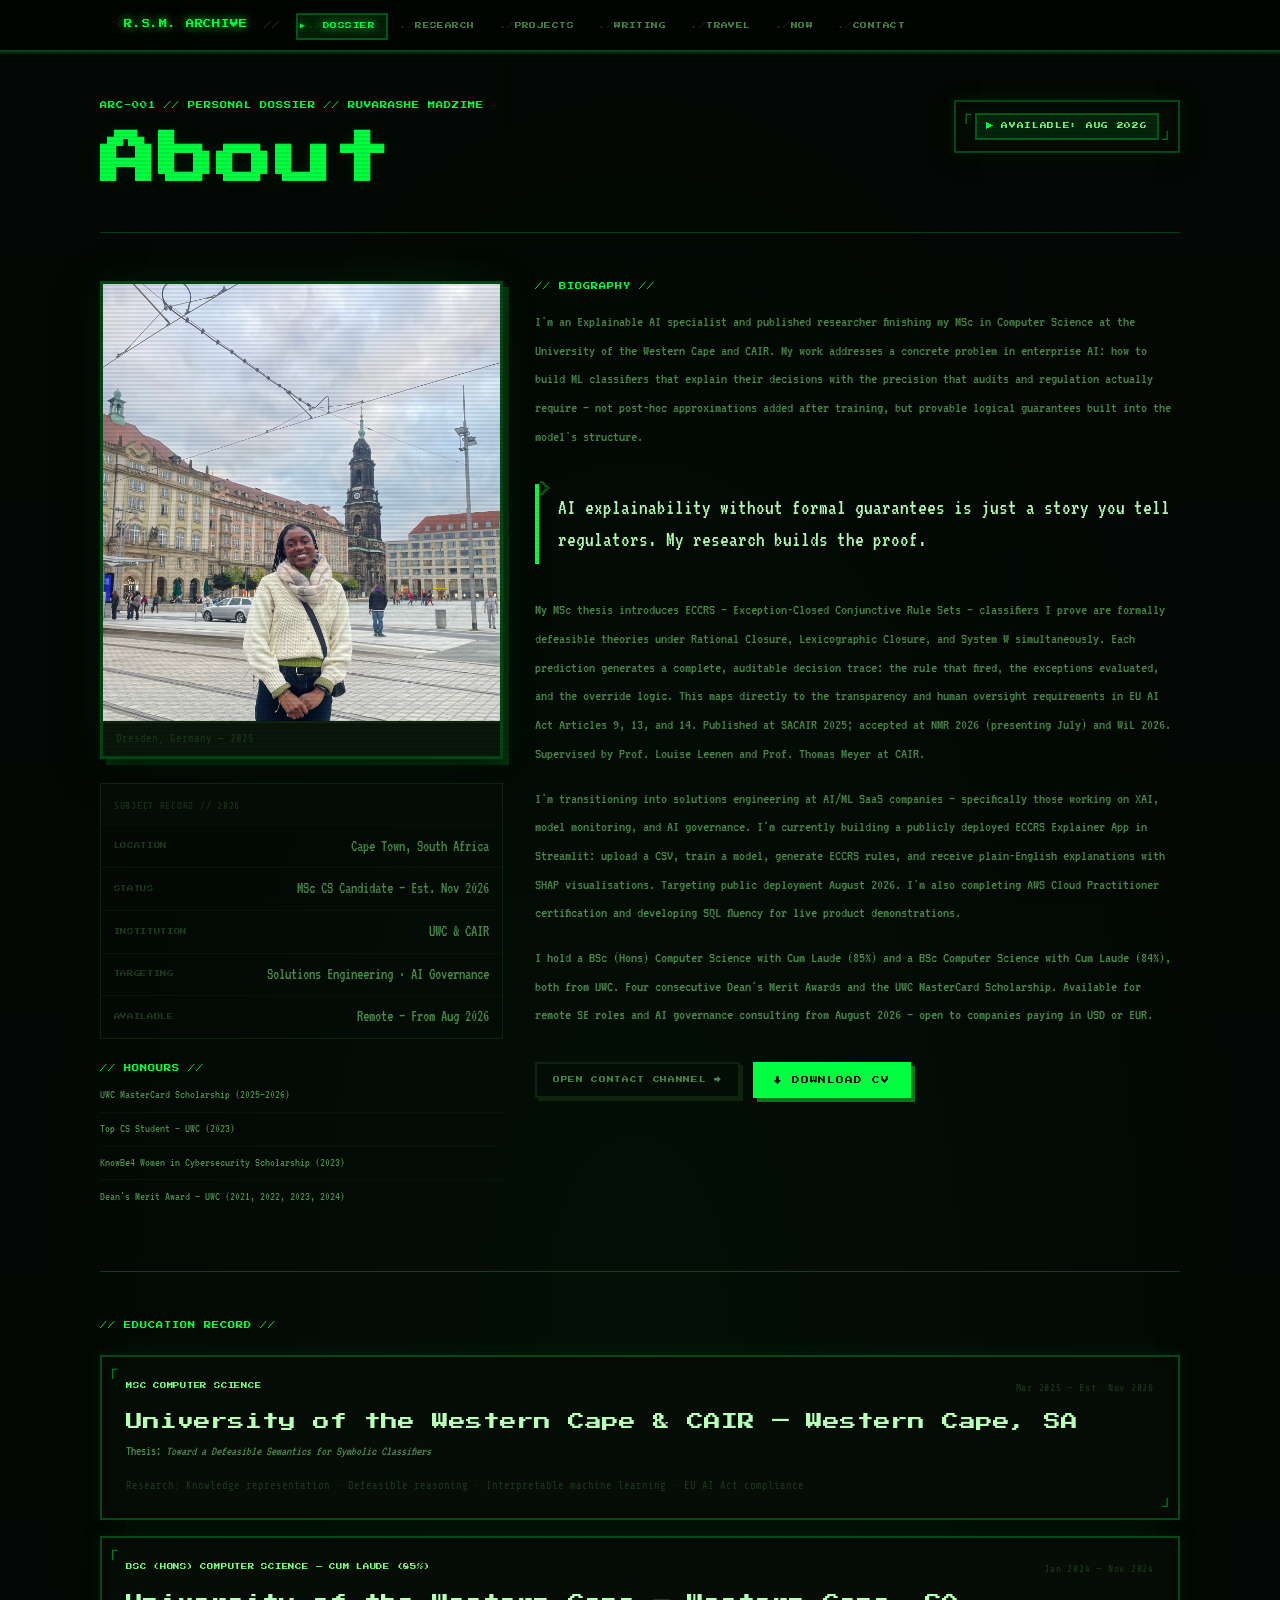
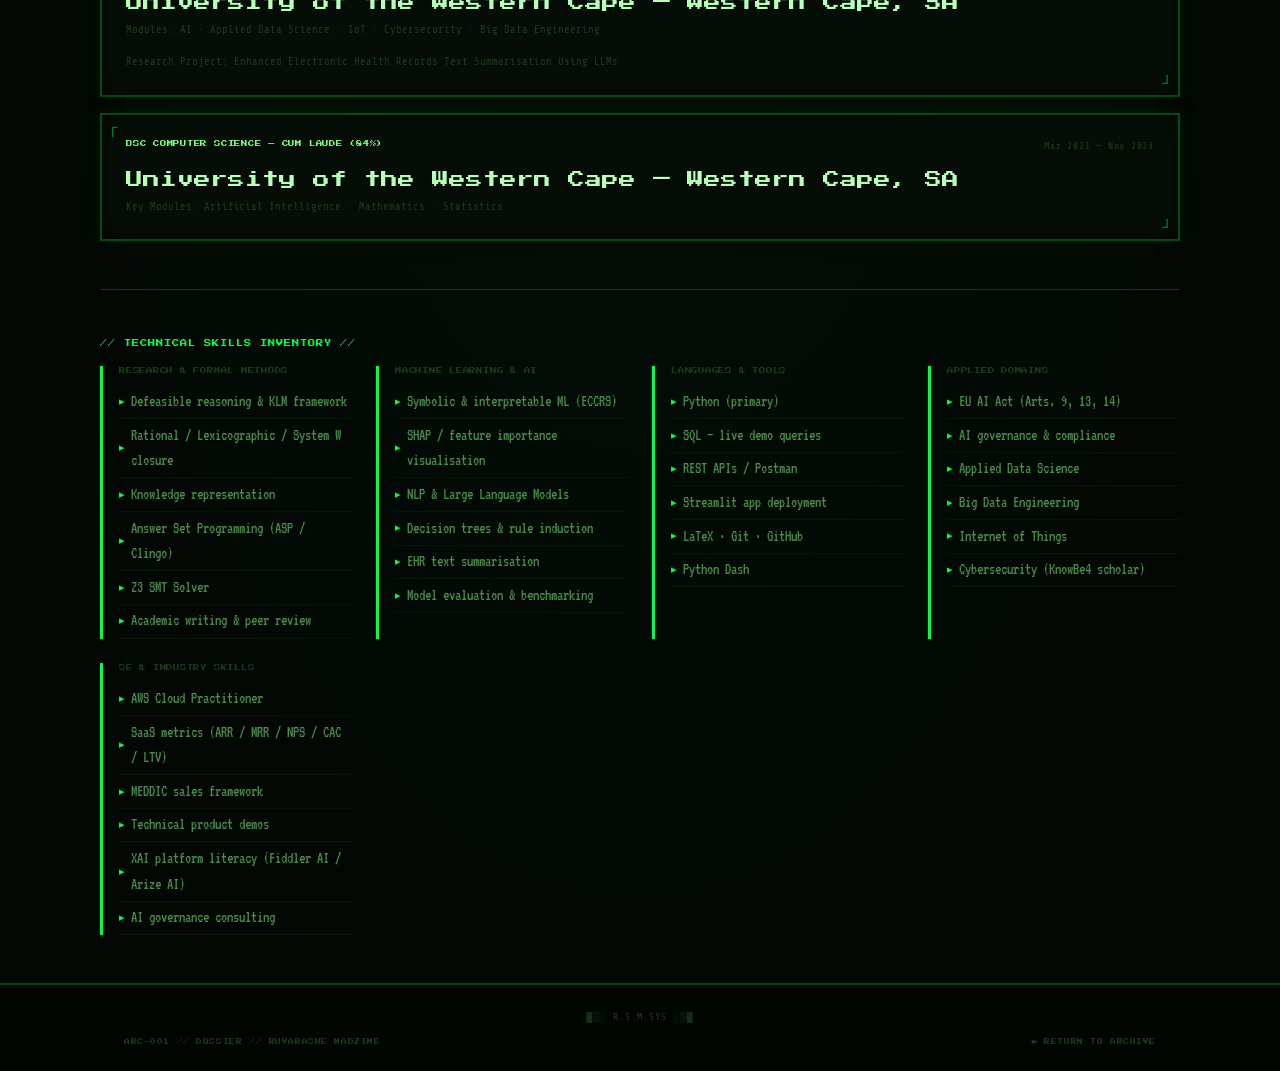
==== commit 52517163: "slight update" ====
--- a/about.html
+++ b/about.html
@@ -6,7 +6,7 @@
   <title>Dossier — Ruvarashe Madzime</title>
   <link rel="preconnect" href="https://fonts.googleapis.com" />
   <link rel="preconnect" href="https://fonts.gstatic.com" crossorigin />
-  <link href="https://fonts.googleapis.com/css2?family=Cormorant+Garamond:ital,wght@0,300;0,400;0,600;0,700;1,300;1,400;1,600&family=IBM+Plex+Mono:ital,wght@0,400;0,500;1,400&family=IBM+Plex+Sans:wght@400;500;600&family=Caveat:wght@400;600&display=swap" rel="stylesheet" />
+  <link href="https://fonts.googleapis.com/css2?family=Press+Start+2P&family=VT323:wght@400&family=Share+Tech+Mono&display=swap" rel="stylesheet" />
   <link rel="stylesheet" href="style.css" />
 </head>
 <body class="page-about">
--- a/style.css
+++ b/style.css
@@ -1,135 +1,98 @@
 /* ============================================================
-   PERSONAL ARCHIVE — Retro-Editorial / Game-Archive Design System
-   Dark mode · Atmospheric · Explorable spatial navigation
-
-   QUICK PALETTE GUIDE:
-   Homepage/About:  gold   (default --A: #c4a84a)
-   Research:        olive  (.page-research)
-   Projects:        teal   (.page-projects)
-   Writing:         crimson(.page-writing)
-   Travel:          terra  (.page-travel)
-   Now:             signal (.page-now)
-   Contact:         radio  (.page-contact)
-
-   Change --A and --A2 per page in the body class overrides below.
-   ============================================================ */
-
-/* ── Google Fonts loaded in <head> ── */
+   8-BIT PIXEL ART DESIGN SYSTEM
+   Phosphor-green CRT · Game feel · Press Start 2P + VT323
+   ============================================================ */
 
 /* ============================================================
    1. CSS CUSTOM PROPERTIES
    ============================================================ */
 :root {
-  /* Dark base surfaces — warm near-black */
-  --bg:           #0c0a07;
-  --bg-panel:     #131008;
-  --bg-raised:    #1c180e;
-  --bg-deep:      #080604;
-  --bg-nav:       #0a0805;
-
-  /* Paper card (light parchment elements on dark) */
-  --paper:        #f0e5d0;
-  --paper-alt:    #e8dac0;
-  --paper-deep:   #ddd0b0;
-  --ink:          #1a1208;
-  --ink-mid:      #3a2a18;
-  --ink-muted:    #7a6a50;
-  --ink-rule:     #c0a880;
-
-  /* Text ON dark background */
-  --tx:           #ddd0b0;
-  --tx-muted:     #8a7a60;
-  --tx-dim:       #4a3a28;
-  --rule:         #1e1a0e;
-  --rule-mid:     #2e2810;
-
-  /* Default accent — gold/warm (home + about) */
-  --A:            #c4a84a;
-  --A2:           #ecd070;
-  --A-glow:       rgba(196, 168, 74, 0.14);
-  --A-border:     rgba(196, 168, 74, 0.28);
-
-  /* Shadows — deep and physical */
-  --sh-sm:  2px 3px 14px rgba(0,0,0,0.65);
-  --sh-md:  4px 8px 28px rgba(0,0,0,0.75), 1px 2px 6px rgba(0,0,0,0.5);
-  --sh-lg:  6px 12px 44px rgba(0,0,0,0.85), 2px 4px 12px rgba(0,0,0,0.6);
-
-  /* Typography */
-  --fh: 'Cormorant Garamond', Georgia, serif;     /* atmospheric headings */
-  --fb: 'IBM Plex Sans', 'Helvetica Neue', sans-serif; /* body / UI */
-  --fm: 'IBM Plex Mono', 'Courier New', monospace; /* terminal / labels */
-  --fk: 'Caveat', cursive;                         /* handwritten */
-
-  /* Layout */
-  --max: 1080px;
-  --nav-h: 48px;
-  --gap: 1rem;
-
-  /* Motion */
-  --t: 0.22s ease;
-  --ts: 0.38s ease;
-}
-
-/* ── Per-page accent overrides (applied to <body>) ── */
-.page-research {
-  --A: #8a9a30; --A2: #b4cc40;
-  --A-glow: rgba(138, 154, 48, 0.14);
-  --A-border: rgba(138, 154, 48, 0.28);
-}
-.page-projects {
-  --A: #288090; --A2: #3db8d0;
-  --A-glow: rgba(40, 128, 144, 0.14);
-  --A-border: rgba(40, 128, 144, 0.28);
-}
-.page-writing {
-  --A: #983030; --A2: #c85050;
-  --A-glow: rgba(152, 48, 48, 0.14);
-  --A-border: rgba(152, 48, 48, 0.28);
-}
-.page-travel {
-  --A: #b05030; --A2: #d87858;
-  --A-glow: rgba(176, 80, 48, 0.14);
-  --A-border: rgba(176, 80, 48, 0.28);
-}
-.page-now {
-  --A: #288060; --A2: #38c088;
-  --A-glow: rgba(40, 128, 96, 0.14);
-  --A-border: rgba(40, 128, 96, 0.28);
-}
-.page-contact {
-  --A: #305890; --A2: #4888c8;
-  --A-glow: rgba(48, 88, 144, 0.14);
-  --A-border: rgba(48, 88, 144, 0.28);
-}
+  --bg:        #030805;
+  --bg-panel:  #060d06;
+  --bg-raised: #0a160a;
+  --bg-deep:   #010401;
+  --bg-nav:    #020602;
+
+  --green:     #00ff41;
+  --green-mid: #00cc33;
+  --green-dim: #007a1f;
+  --green-dark:#003d10;
+  --cyan:      #00d4ff;
+  --yellow:    #ffdd00;
+  --red:       #ff2222;
+  --magenta:   #ff00ff;
+
+  --tx:        #b8ffb8;
+  --tx-muted:  #4a8a4a;
+  --tx-dim:    #1c3c1c;
+
+  --A:         #00ff41;
+  --A2:        #7fff7f;
+  --A-glow:    rgba(0,255,65,0.10);
+  --A-border:  rgba(0,255,65,0.25);
+
+  --rule:      #081408;
+  --rule-mid:  #0f240f;
+
+  --fp: 'Press Start 2P', monospace;
+  --fv: 'VT323', monospace;
+  --fm: 'Share Tech Mono', 'Courier New', monospace;
+  --fb: 'VT323', monospace;
+  --fh: 'Press Start 2P', monospace;
+  --fk: 'VT323', monospace;
+
+  --sh-sm: 0 0 8px var(--A-glow),  0 2px 8px  rgba(0,0,0,.8);
+  --sh-md: 0 0 16px var(--A-glow), 0 4px 16px rgba(0,0,0,.9);
+  --sh-lg: 0 0 32px var(--A-glow), 0 8px 32px rgba(0,0,0,.95);
+
+  --max:   1080px;
+  --nav-h: 52px;
+  --gap:   1rem;
+
+  --t:  0.08s steps(2);
+  --ts: 0.15s steps(3);
+}
+
+/* Per-page accents */
+.page-research { --A:#0088ff; --A2:#44aaff; --A-glow:rgba(0,136,255,.12);  --A-border:rgba(0,136,255,.28); }
+.page-projects { --A:#00d4ff; --A2:#88eeff; --A-glow:rgba(0,212,255,.12);  --A-border:rgba(0,212,255,.28); }
+.page-writing  { --A:#ff3333; --A2:#ff8888; --A-glow:rgba(255,51,51,.12);  --A-border:rgba(255,51,51,.28); }
+.page-travel   { --A:#cc00ff; --A2:#ee88ff; --A-glow:rgba(204,0,255,.12);  --A-border:rgba(204,0,255,.28); }
+.page-now      { --A:#ffdd00; --A2:#ffee88; --A-glow:rgba(255,221,0,.12);  --A-border:rgba(255,221,0,.28); }
+.page-contact  { --A:#00ffcc; --A2:#88ffee; --A-glow:rgba(0,255,204,.12);  --A-border:rgba(0,255,204,.28); }
 
 /* ============================================================
    2. RESET & BASE
    ============================================================ */
 *, *::before, *::after { box-sizing: border-box; margin: 0; padding: 0; }
 
-html { font-size: 16px; scroll-behavior: smooth; }
+html { font-size: 16px; scroll-behavior: auto; }
 
 body {
   background-color: var(--bg);
   color: var(--tx);
-  font-family: var(--fb);
-  line-height: 1.7;
+  font-family: var(--fv);
+  font-size: 1.1rem;
+  line-height: 1.6;
   min-height: 100vh;
-  /* warm dark grain texture */
-  background-image: url("data:image/svg+xml,%3Csvg xmlns='http://www.w3.org/2000/svg' width='300' height='300'%3E%3Cfilter id='g'%3E%3CfeTurbulence type='fractalNoise' baseFrequency='0.7' numOctaves='3' stitchTiles='stitch'/%3E%3CfeColorMatrix type='saturate' values='0'/%3E%3C/filter%3E%3Crect width='300' height='300' filter='url(%23g)' opacity='0.04' fill='%23b08040'/%3E%3C/svg%3E");
-}
-
-/* CRT scanline overlay — very subtle */
+  background-image:
+    repeating-linear-gradient(
+      0deg,
+      transparent, transparent 3px,
+      rgba(0,0,0,.12) 3px, rgba(0,0,0,.12) 4px
+    ),
+    radial-gradient(ellipse at 50% 50%, rgba(0,255,65,.03), transparent 70%);
+}
+
+/* CRT scanline overlay */
 body::after {
   content: '';
   position: fixed;
   inset: 0;
   background: repeating-linear-gradient(
     0deg,
-    transparent,
-    transparent 2px,
-    rgba(0, 0, 0, 0.04) 2px,
-    rgba(0, 0, 0, 0.04) 4px
+    transparent, transparent 2px,
+    rgba(0,0,0,.07) 2px, rgba(0,0,0,.07) 4px
   );
   pointer-events: none;
   z-index: 9999;
@@ -137,585 +100,530 @@
 
 img { max-width: 100%; display: block; }
 a { color: var(--A2); text-decoration: none; transition: color var(--t); }
-a:hover { color: var(--A); }
+a:hover { color: var(--A); text-shadow: 0 0 8px var(--A); }
 
 /* ============================================================
    3. TYPOGRAPHY
    ============================================================ */
 h1, h2, h3, h4 {
-  font-family: var(--fh);
-  line-height: 1.12;
-  color: var(--tx);
-  font-weight: 600;
-}
-
-/* Ink headings on paper */
-.on-paper h1, .on-paper h2, .on-paper h3, .on-paper h4 { color: var(--ink); }
-
-h1 { font-size: clamp(2.2rem, 5.5vw, 4.5rem); letter-spacing: -0.01em; }
-h2 { font-size: clamp(1.4rem, 3vw, 2rem); }
-h3 { font-size: clamp(1.1rem, 2vw, 1.4rem); }
-h4 { font-size: 1rem; }
-
-p { margin-bottom: 1rem; }
+  font-family: var(--fp);
+  line-height: 1.4;
+  color: var(--A);
+  letter-spacing: 0.04em;
+  text-shadow: 0 0 12px var(--A-glow), 2px 2px 0 rgba(0,0,0,.8);
+}
+
+h1 { font-size: clamp(1rem, 3vw, 1.8rem); }
+h2 { font-size: clamp(0.7rem, 2vw, 1rem); }
+h3 { font-size: clamp(0.6rem, 1.5vw, 0.8rem); }
+h4 { font-size: 0.6rem; }
+
+p { margin-bottom: 1rem; font-family: var(--fv); font-size: 1.1rem; }
 p:last-child { margin-bottom: 0; }
 
-/* Terminal monospace text */
 .mono {
   font-family: var(--fm);
   font-size: 0.72rem;
   letter-spacing: 0.08em;
+  color: var(--tx-muted);
 }
 
 /* ============================================================
    4. LAYOUT UTILITIES
    ============================================================ */
-.container {
-  max-width: var(--max);
-  margin: 0 auto;
-  padding: 0 1.75rem;
-}
-
-.section { padding: 4rem 0; }
-.section--sm { padding: 2.5rem 0; }
-
-/* Archive label / overline */
+.container { max-width: var(--max); margin: 0 auto; padding: 0 1.5rem; }
+.section     { padding: 3rem 0; }
+.section--sm { padding: 2rem 0; }
+
 .archive-label {
-  font-family: var(--fm);
-  font-size: 0.62rem;
-  letter-spacing: 0.22em;
+  font-family: var(--fp);
+  font-size: 0.45rem;
+  letter-spacing: 0.14em;
   text-transform: uppercase;
   color: var(--A);
+  text-shadow: 0 0 8px var(--A-glow);
   display: block;
-  margin-bottom: 0.4rem;
-}
-.on-paper .archive-label { color: var(--A); }
-
-/* Status badge */
+  margin-bottom: 0.6rem;
+}
+
 .status-badge {
   display: inline-flex;
   align-items: center;
   gap: 0.4rem;
-  font-family: var(--fm);
-  font-size: 0.6rem;
-  letter-spacing: 0.18em;
-  text-transform: uppercase;
+  font-family: var(--fp);
+  font-size: 0.42rem;
+  letter-spacing: 0.1em;
   color: var(--A2);
-  padding: 0.2rem 0.5rem;
-  border: 1px solid var(--A-border);
+  padding: 0.3rem 0.6rem;
+  border: 2px solid var(--A-border);
+  background: var(--A-glow);
 }
 .status-badge::before {
-  content: '●';
+  content: '▶';
   font-size: 0.5rem;
-  color: var(--A2);
-  animation: pulse 2s ease-in-out infinite;
-}
-
-/* Rule lines */
-.rule { border: none; border-top: 1px solid var(--rule-mid); margin: 2rem 0; }
-.rule--gold { border-top-color: var(--A-border); }
-.rule--double { border-top: 3px double var(--rule-mid); }
-
-/* Two-column grid */
-.two-col {
-  display: grid;
-  grid-template-columns: 1fr 1.6fr;
-  gap: 2rem;
-  align-items: start;
-}
-
-/* ============================================================
-   5. NAVIGATION — terminal command bar
+  color: var(--A);
+  animation: blink 1s step-end infinite;
+}
+
+.rule        { border: none; border-top: 2px solid var(--rule-mid); margin: 2rem 0; }
+.rule--gold  { border-top-color: var(--A-border); }
+.rule--double{ border-top: 4px double var(--A-border); }
+
+.two-col { display: grid; grid-template-columns: 1fr 1.6fr; gap: 2rem; align-items: start; }
+
+/* ============================================================
+   5. NAVIGATION — game HUD
    ============================================================ */
 .site-nav {
   position: sticky;
   top: 0;
   z-index: 200;
   height: var(--nav-h);
-  background: rgba(10, 8, 5, 0.97);
-  backdrop-filter: blur(8px);
-  border-bottom: 1px solid var(--rule-mid);
+  background: rgba(2,6,2,.97);
+  border-bottom: 2px solid var(--A-border);
   display: flex;
   align-items: center;
+  box-shadow: 0 2px 0 var(--rule-mid), 0 0 20px rgba(0,255,65,.05);
 }
 
 .nav-inner {
   max-width: var(--max);
   margin: 0 auto;
-  padding: 0 1.75rem;
+  padding: 0 1.5rem;
   width: 100%;
   display: flex;
   align-items: center;
   gap: 1rem;
 }
 
-/* System identifier */
 .nav-system {
-  font-family: var(--fm);
-  font-size: 0.7rem;
-  letter-spacing: 0.12em;
+  font-family: var(--fp);
+  font-size: 0.52rem;
+  letter-spacing: 0.1em;
   color: var(--A);
   white-space: nowrap;
   flex-shrink: 0;
-}
-
-.nav-sep {
-  font-family: var(--fm);
-  font-size: 0.7rem;
-  color: var(--tx-dim);
-  flex-shrink: 0;
-}
-
-.nav-links {
-  display: flex;
-  list-style: none;
-  gap: 0.1rem;
-  flex: 1;
-  flex-wrap: wrap;
-}
+  text-shadow: 0 0 10px var(--A), 0 0 20px var(--A-glow);
+}
+
+.nav-sep { font-family: var(--fp); font-size: 0.5rem; color: var(--tx-dim); flex-shrink: 0; }
+
+.nav-links { display: flex; list-style: none; gap: 0; flex: 1; flex-wrap: wrap; }
 
 .nav-links a {
-  font-family: var(--fm);
-  font-size: 0.68rem;
-  letter-spacing: 0.1em;
+  font-family: var(--fp);
+  font-size: 0.42rem;
+  letter-spacing: 0.07em;
   text-transform: uppercase;
   color: var(--tx-muted);
-  padding: 0.3rem 0.7rem;
+  padding: 0.4rem 0.65rem;
   display: inline-block;
-  border: 1px solid transparent;
+  border: 2px solid transparent;
   transition: all var(--t);
   position: relative;
 }
 
-.nav-links a .cmd-slash {
-  color: var(--tx-dim);
-  margin-right: 0.1em;
-}
+.nav-links a .cmd-slash { color: var(--tx-dim); }
 
 .nav-links a:hover,
 .nav-links a.active {
-  color: var(--A2);
+  color: var(--A);
   border-color: var(--A-border);
   background: var(--A-glow);
-}
-
-/* Mobile toggle */
+  text-shadow: 0 0 8px var(--A);
+}
+
+.nav-links a.active::before {
+  content: '▶';
+  position: absolute;
+  left: 0.15rem;
+  top: 50%;
+  transform: translateY(-50%);
+  font-size: 0.35rem;
+  color: var(--A);
+  animation: blink 0.8s step-end infinite;
+}
+
 .nav-toggle {
   display: none;
   flex-direction: column;
   gap: 4px;
   cursor: pointer;
   background: none;
-  border: 1px solid var(--rule-mid);
+  border: 2px solid var(--A-border);
   padding: 6px 8px;
   margin-left: auto;
 }
-.nav-toggle span {
-  display: block;
-  width: 18px;
-  height: 1.5px;
-  background: var(--tx-muted);
-}
-
-/* ============================================================
-   6. BUTTONS
-   ============================================================ */
-
-/* Terminal button — main CTA */
+.nav-toggle span { display: block; width: 16px; height: 2px; background: var(--A); }
+
+/* ============================================================
+   6. BUTTONS — pixel game style
+   ============================================================ */
 .btn-terminal {
   display: inline-block;
-  font-family: var(--fm);
-  font-size: 0.68rem;
-  letter-spacing: 0.18em;
+  font-family: var(--fp);
+  font-size: 0.48rem;
+  letter-spacing: 0.12em;
   text-transform: uppercase;
   color: var(--bg);
   background: var(--A);
-  border: 1.5px solid var(--A);
-  padding: 0.55rem 1.4rem;
+  border: 2px solid var(--A);
+  padding: 0.6rem 1.2rem;
   transition: all var(--t);
   cursor: pointer;
+  box-shadow: 4px 4px 0 var(--green-dim);
+  text-shadow: none;
 }
 .btn-terminal:hover {
   background: var(--A2);
   border-color: var(--A2);
+  transform: translate(-2px,-2px);
+  box-shadow: 6px 6px 0 var(--green-dim), 0 0 16px var(--A-glow);
   color: var(--bg);
 }
-
-/* Ghost button */
+.btn-terminal:active { transform: translate(2px,2px); box-shadow: 2px 2px 0 var(--green-dim); }
+
 .btn-ghost {
   display: inline-flex;
   align-items: center;
   gap: 0.4rem;
-  font-family: var(--fm);
-  font-size: 0.65rem;
-  letter-spacing: 0.14em;
+  font-family: var(--fp);
+  font-size: 0.42rem;
+  letter-spacing: 0.1em;
   text-transform: uppercase;
   color: var(--tx-muted);
-  border: 1px solid var(--rule-mid);
-  padding: 0.45rem 1rem;
+  border: 2px solid var(--rule-mid);
+  padding: 0.5rem 1rem;
   background: transparent;
   transition: all var(--t);
+  box-shadow: 3px 3px 0 var(--rule-mid);
 }
 .btn-ghost:hover {
-  color: var(--A2);
+  color: var(--A);
   border-color: var(--A-border);
   background: var(--A-glow);
-}
-
-/* Archive button — for paper cards */
+  text-shadow: 0 0 8px var(--A);
+  box-shadow: 3px 3px 0 var(--A-border);
+}
+
 .btn-archive {
   display: inline-block;
-  font-family: var(--fm);
-  font-size: 0.62rem;
-  letter-spacing: 0.14em;
+  font-family: var(--fp);
+  font-size: 0.42rem;
+  letter-spacing: 0.1em;
   text-transform: uppercase;
   color: var(--A);
-  border: 1px solid var(--A-border);
+  border: 2px solid var(--A-border);
   padding: 0.4rem 0.8rem;
   background: transparent;
+  box-shadow: 3px 3px 0 var(--A-border);
   transition: all var(--t);
 }
 .btn-archive:hover {
   background: var(--A);
-  color: var(--paper);
-  border-color: var(--A);
-}
-
-/* Wax/paper button */
+  color: var(--bg);
+  transform: translate(-1px,-1px);
+  box-shadow: 4px 4px 0 var(--green-dim);
+}
+
 .btn-wax {
   display: inline-flex;
   align-items: center;
   gap: 0.4rem;
-  font-family: var(--fb);
-  font-size: 0.72rem;
-  font-weight: 500;
-  color: var(--ink-mid);
-  border: 1px solid var(--ink-rule);
+  font-family: var(--fp);
+  font-size: 0.42rem;
+  color: var(--A2);
+  border: 2px solid var(--A-border);
   padding: 0.4rem 0.9rem;
-  background: var(--paper-deep);
-  box-shadow: 1px 1px 0 var(--ink-rule);
+  background: var(--bg-raised);
+  box-shadow: 3px 3px 0 var(--green-dark);
   transition: all var(--t);
 }
-.btn-wax:hover {
-  background: var(--ink);
-  color: var(--paper);
-}
-
-/* ============================================================
-   7. TERMINAL PANEL — main dark UI component
+.btn-wax:hover { background: var(--A); color: var(--bg); }
+
+/* ============================================================
+   7. TERMINAL PANEL
    ============================================================ */
 .t-panel {
   background: var(--bg-panel);
-  border: 1px solid var(--A-border);
+  border: 2px solid var(--A-border);
   position: relative;
-  /* inner ambient shadow */
-  box-shadow:
-    inset 0 0 40px rgba(0,0,0,0.4),
-    var(--sh-md);
+  box-shadow: inset 0 0 20px rgba(0,0,0,.6), var(--sh-md);
   transition: border-color var(--ts), box-shadow var(--ts);
 }
-
 .t-panel:hover {
   border-color: var(--A);
-  box-shadow:
-    inset 0 0 20px rgba(0,0,0,0.2),
-    0 0 0 1px var(--A-border),
-    0 0 28px var(--A-glow),
-    var(--sh-lg);
-}
-
-/* Corner bracket decoration — game UI style */
+  box-shadow: inset 0 0 10px rgba(0,0,0,.3), 0 0 0 2px var(--A-border),
+              0 0 24px var(--A-glow), var(--sh-lg);
+}
 .t-panel::before {
-  content: '';
-  position: absolute;
-  top: 7px; left: 7px;
-  width: 12px; height: 12px;
-  border-top: 1.5px solid var(--A);
-  border-left: 1.5px solid var(--A);
-  opacity: 0.45;
-  transition: opacity var(--ts);
+  content: '┌';
+  position: absolute;
+  top: 4px; left: 6px;
+  font-family: var(--fm);
+  font-size: 1rem;
+  color: var(--A);
+  opacity: 0.5;
+  line-height: 1;
   pointer-events: none;
 }
 .t-panel::after {
-  content: '';
-  position: absolute;
-  bottom: 7px; right: 7px;
-  width: 12px; height: 12px;
-  border-bottom: 1.5px solid var(--A);
-  border-right: 1.5px solid var(--A);
-  opacity: 0.45;
-  transition: opacity var(--ts);
+  content: '┘';
+  position: absolute;
+  bottom: 4px; right: 6px;
+  font-family: var(--fm);
+  font-size: 1rem;
+  color: var(--A);
+  opacity: 0.5;
+  line-height: 1;
   pointer-events: none;
 }
-.t-panel:hover::before,
-.t-panel:hover::after {
-  opacity: 1;
-}
-
-/* ============================================================
-   8. PAPER CARD — light parchment element on dark surface
+.t-panel:hover::before, .t-panel:hover::after { opacity: 1; text-shadow: 0 0 8px var(--A); }
+
+/* ============================================================
+   8. PAPER CARD (repurposed as item-box)
    ============================================================ */
 .paper-card {
-  background-color: var(--paper);
-  color: var(--ink-mid);
-  font-family: var(--fb);
-  background-image: url("data:image/svg+xml,%3Csvg xmlns='http://www.w3.org/2000/svg' width='180' height='180'%3E%3Cfilter id='g'%3E%3CfeTurbulence type='fractalNoise' baseFrequency='0.9' numOctaves='4' stitchTiles='stitch'/%3E%3CfeColorMatrix type='saturate' values='0'/%3E%3C/filter%3E%3Crect width='180' height='180' filter='url(%23g)' opacity='0.06'/%3E%3C/svg%3E");
-  box-shadow: var(--sh-md);
+  background-color: var(--bg-raised);
+  color: var(--tx);
+  font-family: var(--fv);
+  border: 2px solid var(--A-border);
+  box-shadow: var(--sh-md), 4px 4px 0 var(--green-dark);
   position: relative;
 }
-.paper-card--alt { background-color: var(--paper-alt); }
-.paper-card--deep { background-color: var(--paper-deep); }
-
-/* Top edge imperfection */
+.paper-card--alt  { background-color: var(--bg-panel); }
+.paper-card--deep { background-color: var(--bg-deep); }
 .paper-card::before {
   content: '';
   position: absolute;
   top: 0; left: 0; right: 0;
-  height: 1.5px;
-  background: linear-gradient(90deg, transparent, rgba(160,140,100,0.5) 30%, rgba(160,140,100,0.7) 60%, transparent);
-}
-
-/* ============================================================
-   9. PANEL HEADER (archive ID + status)
-   ============================================================ */
-.panel-header {
-  display: flex;
-  justify-content: space-between;
-  align-items: center;
-  margin-bottom: 0.8rem;
-}
-
-.archive-id {
-  font-family: var(--fm);
-  font-size: 0.58rem;
-  letter-spacing: 0.2em;
-  color: var(--tx-dim);
-}
+  height: 2px;
+  background: linear-gradient(90deg, transparent, var(--A) 30%, var(--A2) 60%, transparent);
+  opacity: 0.3;
+}
+.on-paper h1, .on-paper h2, .on-paper h3, .on-paper h4 { color: var(--A); }
+.on-paper .archive-label { color: var(--A); }
+
+/* ============================================================
+   9. PANEL HEADER
+   ============================================================ */
+.panel-header { display: flex; justify-content: space-between; align-items: center; margin-bottom: 0.8rem; }
+
+.archive-id { font-family: var(--fm); font-size: 0.6rem; letter-spacing: 0.15em; color: var(--tx-dim); }
 
 .panel-status {
-  font-family: var(--fm);
-  font-size: 0.58rem;
-  letter-spacing: 0.2em;
+  font-family: var(--fp);
+  font-size: 0.4rem;
+  letter-spacing: 0.1em;
   text-transform: uppercase;
   color: var(--A);
+  text-shadow: 0 0 8px var(--A-glow);
   display: flex;
   align-items: center;
   gap: 0.3rem;
 }
-.panel-status::before {
-  content: '◆';
+.panel-status::before { content: '◆'; font-size: 0.4rem; animation: pulse 1.5s step-end infinite; }
+
+.panel-category {
+  font-family: var(--fp);
   font-size: 0.4rem;
-  animation: pulse 2.5s ease-in-out infinite;
-}
-
-.panel-category {
-  font-family: var(--fm);
-  font-size: 0.6rem;
-  letter-spacing: 0.22em;
+  letter-spacing: 0.12em;
   text-transform: uppercase;
   color: var(--A2);
-  margin-bottom: 0.5rem;
+  margin-bottom: 0.6rem;
+  text-shadow: 0 0 6px var(--A-glow);
 }
 
 /* ============================================================
    10. PULL QUOTE
    ============================================================ */
 .pull-quote {
-  font-family: var(--fh);
-  font-style: italic;
-  font-size: clamp(1.1rem, 2.2vw, 1.5rem);
-  line-height: 1.45;
+  font-family: var(--fv);
+  font-size: clamp(1.05rem, 2vw, 1.35rem);
+  line-height: 1.5;
   color: var(--tx);
-  border-left: 2px solid var(--A);
+  border-left: 4px solid var(--A);
   padding: 0.5rem 0 0.5rem 1.2rem;
   margin: 2rem 0;
   position: relative;
 }
 .pull-quote::before {
-  content: '\201C';
-  font-family: var(--fh);
-  font-size: 3.5rem;
-  color: var(--A);
-  opacity: 0.2;
-  position: absolute;
-  top: -0.8rem; left: 0;
-  line-height: 1;
-}
-
-/* On paper cards */
-.on-paper .pull-quote {
-  color: var(--ink);
-  border-left-color: var(--A);
-}
-.on-paper .pull-quote::before { color: var(--A); opacity: 0.25; }
-
-/* ============================================================
-   11. HOMEPAGE — BOOT SEQUENCE MASTHEAD
+  content: '>';
+  font-family: var(--fp);
+  font-size: 1rem;
+  color: var(--A);
+  opacity: 0.3;
+  position: absolute;
+  top: -0.4rem; left: -0.05rem;
+}
+
+/* ============================================================
+   11. HOMEPAGE — MASTHEAD
    ============================================================ */
 .masthead {
-  padding: 4rem 0 3.5rem;
-  border-bottom: 1px solid var(--rule-mid);
+  padding: 3rem 0 2.5rem;
+  border-bottom: 2px solid var(--A-border);
   position: relative;
-}
-
-/* Subtle ambient warm glow behind masthead */
+  overflow: hidden;
+}
+/* Pixel grid background */
 .masthead::before {
   content: '';
   position: absolute;
-  top: 0; left: 0;
-  width: 40%; height: 100%;
-  background: radial-gradient(ellipse at 0 50%, var(--A-glow), transparent 70%);
+  inset: 0;
+  background-image:
+    linear-gradient(var(--A-glow) 1px, transparent 1px),
+    linear-gradient(90deg, var(--A-glow) 1px, transparent 1px);
+  background-size: 32px 32px;
+  opacity: 0.25;
   pointer-events: none;
 }
 
-/* Boot log — terminal readout lines */
-.boot-log {
-  margin-bottom: 2.5rem;
-  display: flex;
-  flex-direction: column;
-  gap: 0.25rem;
-}
+.boot-log { margin-bottom: 2rem; display: flex; flex-direction: column; gap: 0.3rem; }
 
 .boot-line {
   font-family: var(--fm);
-  font-size: 0.65rem;
-  letter-spacing: 0.1em;
+  font-size: 0.62rem;
+  letter-spacing: 0.08em;
   color: var(--tx-dim);
   display: flex;
   gap: 0.8rem;
   opacity: 0;
   transform: translateX(-8px);
-  transition: opacity 0.4s ease, transform 0.4s ease;
-}
-.boot-line.visible {
-  opacity: 1;
-  transform: none;
-}
-
-.boot-line .prompt {
-  color: var(--A);
-  font-weight: 500;
-  flex-shrink: 0;
-  width: 2.5rem;
-}
-
-/* Main name */
+  transition: opacity 0.3s steps(3), transform 0.3s steps(3);
+}
+.boot-line.visible { opacity: 1; transform: none; }
+.boot-line .prompt { color: var(--A); font-weight: 500; flex-shrink: 0; width: 2.5rem; text-shadow: 0 0 6px var(--A-glow); }
+
 .masthead-name {
-  font-family: var(--fh);
-  font-size: clamp(2.8rem, 7vw, 5.5rem);
-  font-weight: 300;
-  letter-spacing: -0.01em;
-  color: var(--tx);
-  line-height: 1.0;
-  margin-bottom: 0.6rem;
-}
-
-/* Tagline */
+  font-family: var(--fp);
+  font-size: clamp(1rem, 3.5vw, 2rem);
+  font-weight: 400;
+  color: var(--A);
+  line-height: 1.45;
+  margin-bottom: 0.8rem;
+  text-shadow: 0 0 20px var(--A-glow), 3px 3px 0 rgba(0,0,0,.8);
+  animation: glitch 8s ease-in-out infinite;
+}
+
 .masthead-tagline {
-  font-family: var(--fh);
-  font-style: italic;
-  font-size: clamp(0.95rem, 2vw, 1.2rem);
+  font-family: var(--fv);
+  font-size: clamp(1rem, 2vw, 1.25rem);
   color: var(--tx-muted);
   margin-bottom: 1.5rem;
-}
-
-/* Meta row */
-.masthead-meta {
-  display: flex;
-  gap: 1.5rem;
-  margin-bottom: 2rem;
-  flex-wrap: wrap;
-}
+  line-height: 1.6;
+}
+
+.masthead-meta { display: flex; gap: 1.5rem; margin-bottom: 2rem; flex-wrap: wrap; }
 
 .masthead-meta-item {
-  font-family: var(--fm);
-  font-size: 0.65rem;
-  letter-spacing: 0.14em;
+  font-family: var(--fp);
+  font-size: 0.4rem;
+  letter-spacing: 0.1em;
   text-transform: uppercase;
   color: var(--tx-dim);
   display: flex;
   align-items: center;
   gap: 0.4rem;
 }
-.masthead-meta-item::before {
-  content: '//';
-  color: var(--A);
-  opacity: 0.6;
-}
-
-.masthead-actions {
-  display: flex;
-  gap: 0.8rem;
-  flex-wrap: wrap;
-  align-items: center;
-}
-
-/* Blinking cursor decoration */
+.masthead-meta-item::before { content: '//'; color: var(--A); opacity: 0.7; }
+
+.masthead-actions { display: flex; gap: 1rem; flex-wrap: wrap; align-items: center; }
+
 .blink-cursor {
   display: inline-block;
-  width: 0.55em;
+  width: 0.6em;
   height: 1em;
   background: var(--A);
   vertical-align: text-bottom;
   margin-left: 0.1em;
-  animation: blink 1.3s step-end infinite;
-}
-
-/* ============================================================
-   12. HOMEPAGE — NAVIGATION HUB GRID
-   ============================================================ */
-.hub-grid {
-  display: grid;
-  grid-template-columns: repeat(3, 1fr);
-  gap: 1rem;
-}
-
-/* Layout: Research spans 2 cols, Now spans 2 cols */
+  animation: blink 1s step-end infinite;
+  box-shadow: 0 0 8px var(--A);
+}
+
+/* ============================================================
+   11b. MASTHEAD — profile photo
+   ============================================================ */
+.masthead-inner { display: flex; gap: 3rem; align-items: center; position: relative; z-index: 1; }
+.masthead-text  { flex: 1; min-width: 0; }
+.masthead-photo-wrap { flex-shrink: 0; display: flex; align-items: center; }
+
+.masthead-photo-frame {
+  width: 200px;
+  box-shadow: var(--sh-lg), 6px 6px 0 var(--green-dark);
+  border: 3px solid var(--A-border);
+  position: relative;
+}
+.masthead-photo-frame img {
+  display: block;
+  width: 100%;
+  filter: contrast(1.1) saturate(0.75) hue-rotate(5deg);
+}
+.masthead-photo-frame::after {
+  content: '';
+  position: absolute;
+  inset: 0;
+  border: 2px solid var(--A-border);
+  box-shadow: inset 0 0 20px rgba(0,255,65,.07);
+  pointer-events: none;
+}
+/* Scanlines on photo */
+.masthead-photo-frame::before {
+  content: '';
+  position: absolute;
+  inset: 0;
+  background: repeating-linear-gradient(
+    0deg,
+    transparent, transparent 3px,
+    rgba(0,0,0,.14) 3px, rgba(0,0,0,.14) 4px
+  );
+  pointer-events: none;
+  z-index: 1;
+}
+
+/* ============================================================
+   12. HOMEPAGE — HUB GRID
+   ============================================================ */
+.hub-grid { display: grid; grid-template-columns: repeat(3,1fr); gap: 0.8rem; }
 .hub-panel--research { grid-column: span 2; }
 .hub-panel--now      { grid-column: span 2; }
 
-/* Hub panel = anchor link */
 .hub-panel {
-  padding: 1.6rem;
+  padding: 1.4rem;
   display: flex;
   flex-direction: column;
-  min-height: 190px;
+  min-height: 175px;
   text-decoration: none;
   color: inherit;
   cursor: pointer;
   transition: transform var(--ts), border-color var(--ts), box-shadow var(--ts);
 }
-
-.hub-panel:hover {
-  transform: translateY(-3px);
-  color: inherit;
-}
-
-/* Override corner bracket colors per panel type */
-.hub-panel--research { --A: #8a9a30; --A2: #b4cc40; --A-glow: rgba(138,154,48,0.14); --A-border: rgba(138,154,48,0.25); }
-.hub-panel--about    { --A: #c4a84a; --A2: #ecd070; --A-glow: rgba(196,168,74,0.14);  --A-border: rgba(196,168,74,0.25); }
-.hub-panel--projects { --A: #288090; --A2: #3db8d0; --A-glow: rgba(40,128,144,0.14);  --A-border: rgba(40,128,144,0.25); }
-.hub-panel--writing  { --A: #983030; --A2: #c85050; --A-glow: rgba(152,48,48,0.14);   --A-border: rgba(152,48,48,0.25); }
-.hub-panel--travel   { --A: #b05030; --A2: #d87858; --A-glow: rgba(176,80,48,0.14);   --A-border: rgba(176,80,48,0.25); }
-.hub-panel--now      { --A: #288060; --A2: #38c088; --A-glow: rgba(40,128,96,0.14);   --A-border: rgba(40,128,96,0.25); }
-.hub-panel--contact  { --A: #305890; --A2: #4888c8; --A-glow: rgba(48,88,144,0.14);   --A-border: rgba(48,88,144,0.25); }
+.hub-panel:hover { transform: translate(-2px,-2px); color: inherit; }
+
+.hub-panel--research { --A:#0088ff; --A2:#44aaff; --A-glow:rgba(0,136,255,.12); --A-border:rgba(0,136,255,.25); }
+.hub-panel--about    { --A:#00ff41; --A2:#7fff7f; --A-glow:rgba(0,255,65,.12);  --A-border:rgba(0,255,65,.25);  }
+.hub-panel--projects { --A:#00d4ff; --A2:#88eeff; --A-glow:rgba(0,212,255,.12); --A-border:rgba(0,212,255,.25); }
+.hub-panel--writing  { --A:#ff3333; --A2:#ff8888; --A-glow:rgba(255,51,51,.12); --A-border:rgba(255,51,51,.25); }
+.hub-panel--travel   { --A:#cc00ff; --A2:#ee88ff; --A-glow:rgba(204,0,255,.12); --A-border:rgba(204,0,255,.25); }
+.hub-panel--now      { --A:#ffdd00; --A2:#ffee88; --A-glow:rgba(255,221,0,.12); --A-border:rgba(255,221,0,.25); }
+.hub-panel--contact  { --A:#00ffcc; --A2:#88ffee; --A-glow:rgba(0,255,204,.12); --A-border:rgba(0,255,204,.25); }
 
 .hub-panel-title {
-  font-family: var(--fh);
-  font-size: clamp(1rem, 2vw, 1.4rem);
-  font-weight: 600;
-  color: var(--tx);
-  line-height: 1.2;
-  margin-bottom: 0.5rem;
-}
-.hub-panel--research .hub-panel-title { font-size: clamp(1.2rem, 2.5vw, 1.7rem); }
-.hub-panel--now .hub-panel-title      { font-size: clamp(1.1rem, 2.2vw, 1.5rem); }
+  font-family: var(--fp);
+  font-size: clamp(0.45rem, 1.1vw, 0.72rem);
+  color: var(--A);
+  line-height: 1.55;
+  margin-bottom: 0.6rem;
+  text-shadow: 0 0 10px var(--A-glow);
+}
+.hub-panel--research .hub-panel-title { font-size: clamp(0.52rem, 1.3vw, 0.85rem); }
+.hub-panel--now      .hub-panel-title { font-size: clamp(0.48rem, 1.2vw, 0.78rem); }
 
 .hub-panel-desc {
-  font-family: var(--fb);
-  font-size: 0.82rem;
+  font-family: var(--fv);
+  font-size: 0.98rem;
   color: var(--tx-muted);
-  line-height: 1.6;
+  line-height: 1.5;
   flex: 1;
   margin-bottom: 1rem;
 }
@@ -725,327 +633,130 @@
   justify-content: space-between;
   align-items: center;
   margin-top: auto;
-  border-top: 1px solid var(--A-border);
-  padding-top: 0.7rem;
-}
-
-.hub-panel-tags {
-  display: flex;
-  gap: 0.4rem;
-  flex-wrap: wrap;
-}
-
+  border-top: 2px solid var(--A-border);
+  padding-top: 0.6rem;
+}
+
+.hub-panel-tags { display: flex; gap: 0.4rem; flex-wrap: wrap; }
 .hub-tag {
-  font-family: var(--fm);
-  font-size: 0.56rem;
-  letter-spacing: 0.12em;
+  font-family: var(--fp);
+  font-size: 0.36rem;
+  letter-spacing: 0.08em;
   text-transform: uppercase;
-  color: var(--tx-dim);
-  border: 1px solid var(--rule-mid);
-  padding: 0.1rem 0.4rem;
+  color: var(--A2);
+  border: 1px solid var(--A-border);
+  padding: 0.12rem 0.32rem;
+  background: var(--A-glow);
 }
 
 .hub-enter {
-  font-family: var(--fm);
-  font-size: 0.62rem;
+  font-family: var(--fp);
+  font-size: 0.42rem;
+  letter-spacing: 0.1em;
+  text-transform: uppercase;
+  color: var(--A);
+  transition: letter-spacing var(--t), color var(--t);
+  text-shadow: 0 0 8px var(--A-glow);
+}
+.hub-panel:hover .hub-enter { letter-spacing: 0.2em; text-shadow: 0 0 12px var(--A); }
+
+/* ============================================================
+   13. STATUS STRIP
+   ============================================================ */
+.status-strip {
+  display: grid;
+  grid-template-columns: repeat(3,1fr);
+  gap: 2px;
+  background: var(--A-border);
+  border: 2px solid var(--A-border);
+  margin-top: 1rem;
+}
+.status-cell { background: var(--bg-panel); padding: 1.2rem 1.4rem; }
+.status-cell-label {
+  font-family: var(--fp);
+  font-size: 0.4rem;
   letter-spacing: 0.14em;
   text-transform: uppercase;
   color: var(--A);
-  transition: letter-spacing var(--t), color var(--t);
-}
-.hub-panel:hover .hub-enter {
-  letter-spacing: 0.22em;
-  color: var(--A2);
-}
-
-/* ============================================================
-   13. HOMEPAGE — CURRENT STATUS STRIP
-   ============================================================ */
-.status-strip {
-  display: grid;
-  grid-template-columns: repeat(3, 1fr);
-  gap: 1px;
-  background: var(--rule-mid);
-  border: 1px solid var(--rule-mid);
-  margin-top: 1rem;
-}
-
-.status-cell {
-  background: var(--bg-panel);
-  padding: 1.2rem 1.5rem;
-}
-
-.status-cell-label {
-  font-family: var(--fm);
-  font-size: 0.58rem;
-  letter-spacing: 0.22em;
-  text-transform: uppercase;
-  color: var(--tx-dim);
   margin-bottom: 0.5rem;
-}
-
-.status-cell-content {
-  font-family: var(--fb);
-  font-size: 0.85rem;
-  color: var(--tx-muted);
-  line-height: 1.5;
-}
+  text-shadow: 0 0 6px var(--A-glow);
+}
+.status-cell-content { font-family: var(--fv); font-size: 1rem; color: var(--tx-muted); line-height: 1.5; }
 .status-cell-content strong {
   display: block;
-  font-family: var(--fh);
-  font-style: italic;
-  font-size: 0.95rem;
+  font-family: var(--fv);
+  font-size: 1.05rem;
   color: var(--tx);
   font-weight: 400;
   margin-bottom: 0.15rem;
 }
 
 /* ============================================================
-   11b. MASTHEAD — profile photo layout
-   ============================================================ */
-.masthead-inner {
-  display: flex;
-  gap: 3rem;
-  align-items: center;
-}
-.masthead-text { flex: 1; min-width: 0; }
-.masthead-photo-wrap {
-  flex-shrink: 0;
-  display: flex;
-  align-items: center;
-}
-.masthead-photo-frame {
-  width: 210px;
-  transform: rotate(1.4deg);
-  box-shadow: var(--sh-lg);
-  border: 1px solid var(--rule-mid);
-  position: relative;
-}
-.masthead-photo-frame img {
-  display: block;
-  width: 100%;
-}
-.masthead-photo-frame::after {
-  content: '';
-  position: absolute;
-  inset: 0;
-  border: 1px solid var(--A-border);
-  pointer-events: none;
-}
-
-/* ============================================================
    14. ABOUT PAGE
    ============================================================ */
-.photo-frame {
-  transform: rotate(-0.6deg);
-  box-shadow: var(--sh-lg);
-}
+.photo-frame { box-shadow: var(--sh-lg), 6px 6px 0 var(--green-dark); border: 3px solid var(--A-border); }
 
 .photo-placeholder {
   background: var(--bg-raised);
-  border: 1px solid var(--rule-mid);
+  border: 2px solid var(--rule-mid);
   display: flex;
   flex-direction: column;
   align-items: center;
   justify-content: center;
   min-height: 340px;
-  font-family: var(--fm);
-  font-size: 0.68rem;
-  letter-spacing: 0.14em;
+  font-family: var(--fp);
+  font-size: 0.45rem;
+  letter-spacing: 0.1em;
   color: var(--tx-dim);
   text-align: center;
   gap: 0.4rem;
 }
-
-.photo-credit {
-  font-family: var(--fb);
-  font-size: 0.68rem;
-  font-style: italic;
-  color: var(--tx-dim);
-  padding: 0.5rem 0.8rem;
-  border-top: 1px solid var(--rule-mid);
-  background: var(--bg-raised);
-}
-
-.stat-row {
-  display: flex;
-  justify-content: space-between;
-  align-items: center;
-  padding: 0.5rem 0;
-  border-bottom: 1px solid var(--rule);
-  font-family: var(--fb);
-  font-size: 0.82rem;
-}
-.stat-label { color: var(--tx-dim); font-family: var(--fm); font-size: 0.62rem; letter-spacing: 0.12em; text-transform: uppercase; }
+.photo-credit { font-family: var(--fm); font-size: 0.65rem; color: var(--tx-dim); padding: 0.5rem 0.8rem; border-top: 2px solid var(--rule-mid); background: var(--bg-raised); }
+
+.stat-row { display: flex; justify-content: space-between; align-items: center; padding: 0.5rem 0; border-bottom: 1px solid var(--rule); font-family: var(--fv); font-size: 1rem; }
+.stat-label { color: var(--tx-dim); font-family: var(--fp); font-size: 0.4rem; letter-spacing: 0.1em; text-transform: uppercase; }
 .stat-value { color: var(--tx-muted); }
 
 /* ============================================================
-   15. RESEARCH PAGE — classified documents style
-   ============================================================ */
-.research-header {
-  border-bottom: 1px solid var(--A-border);
-  padding-bottom: 2rem;
-  margin-bottom: 3rem;
-  position: relative;
-}
-
-.research-header::after {
-  content: 'UNCLASSIFIED';
-  position: absolute;
-  bottom: 0.8rem; right: 0;
-  font-family: var(--fm);
-  font-size: 0.55rem;
-  letter-spacing: 0.3em;
-  color: var(--tx-dim);
-}
-
-.citation-panel {
-  padding: 2rem;
-  margin-bottom: 1.5rem;
-  position: relative;
-}
-
-.citation-panel::before {
-  content: attr(data-num);
-  position: absolute;
-  top: 1rem; right: 1.2rem;
-  font-family: var(--fm);
-  font-size: 0.58rem;
-  letter-spacing: 0.12em;
-  color: var(--tx-dim);
-}
-
-.cite-title {
-  font-family: var(--fh);
-  font-style: italic;
-  font-size: 1.2rem;
-  color: var(--tx);
-  margin-bottom: 0.4rem;
-  line-height: 1.3;
-}
-.cite-authors {
-  font-family: var(--fb);
-  font-size: 0.78rem;
-  color: var(--tx-muted);
-  margin-bottom: 0.3rem;
-}
-.cite-venue {
-  font-family: var(--fm);
-  font-size: 0.65rem;
-  letter-spacing: 0.06em;
-  color: var(--A2);
-  margin-bottom: 1rem;
-}
-.cite-summary {
-  font-style: italic;
-  font-size: 0.84rem;
-  color: var(--tx-muted);
-  border-top: 1px solid var(--A-border);
-  padding-top: 0.8rem;
-  line-height: 1.7;
-}
-
-/* Research theme cards */
-.theme-grid {
-  display: grid;
-  grid-template-columns: repeat(auto-fill, minmax(210px, 1fr));
-  gap: 1rem;
-}
-
-.theme-panel {
-  padding: 1.4rem;
-}
-
-.theme-code {
-  font-family: var(--fm);
-  font-size: 0.58rem;
-  letter-spacing: 0.2em;
-  color: var(--tx-dim);
-  margin-bottom: 0.4rem;
-}
-.theme-name {
-  font-family: var(--fh);
-  font-size: 1rem;
-  color: var(--tx);
-  margin-bottom: 0.4rem;
-}
-.theme-body {
-  font-size: 0.8rem;
-  color: var(--tx-muted);
-  line-height: 1.6;
-}
-
-/* ============================================================
-   16. PROJECTS PAGE — mission dossier
-   ============================================================ */
-.dossier-grid {
-  display: grid;
-  grid-template-columns: repeat(auto-fill, minmax(300px, 1fr));
-  gap: 1.2rem;
-}
-
-.mission-card {
-  padding: 1.8rem;
-  display: flex;
-  flex-direction: column;
-  transition: transform var(--ts), box-shadow var(--ts), border-color var(--ts);
-}
-.mission-card:hover { transform: translateY(-4px); }
-
+   15. RESEARCH PAGE
+   ============================================================ */
+.research-header { border-bottom: 2px solid var(--A-border); padding-bottom: 2rem; margin-bottom: 3rem; position: relative; }
+.research-header::after { content: 'UNCLASSIFIED'; position: absolute; bottom: 0.8rem; right: 0; font-family: var(--fp); font-size: 0.38rem; letter-spacing: 0.2em; color: var(--tx-dim); }
+
+.citation-panel { padding: 2rem; margin-bottom: 1.5rem; position: relative; }
+.citation-panel::before { content: attr(data-num); position: absolute; top: 1rem; right: 1.2rem; font-family: var(--fm); font-size: 0.58rem; color: var(--tx-dim); }
+
+.cite-title  { font-family: var(--fv); font-size: 1.15rem; color: var(--tx); margin-bottom: 0.4rem; line-height: 1.3; }
+.cite-authors{ font-family: var(--fv); font-size: 0.95rem; color: var(--tx-muted); margin-bottom: 0.3rem; }
+.cite-venue  { font-family: var(--fp); font-size: 0.4rem; letter-spacing: 0.06em; color: var(--A2); margin-bottom: 1rem; }
+.cite-summary{ font-family: var(--fv); font-size: 0.98rem; color: var(--tx-muted); border-top: 1px solid var(--A-border); padding-top: 0.8rem; line-height: 1.7; }
+
+.theme-grid { display: grid; grid-template-columns: repeat(auto-fill,minmax(210px,1fr)); gap: 1rem; }
+.theme-panel { padding: 1.4rem; }
+.theme-code { font-family: var(--fp); font-size: 0.38rem; letter-spacing: 0.15em; color: var(--tx-dim); margin-bottom: 0.4rem; }
+.theme-name { font-family: var(--fp); font-size: 0.55rem; color: var(--A); margin-bottom: 0.5rem; text-shadow: 0 0 8px var(--A-glow); }
+.theme-body { font-family: var(--fv); font-size: 0.98rem; color: var(--tx-muted); line-height: 1.5; }
+
+/* ============================================================
+   16. PROJECTS PAGE
+   ============================================================ */
+.dossier-grid { display: grid; grid-template-columns: repeat(auto-fill,minmax(300px,1fr)); gap: 1.2rem; }
+
+.mission-card { padding: 1.8rem; display: flex; flex-direction: column; transition: transform var(--ts), box-shadow var(--ts), border-color var(--ts); }
+.mission-card:hover { transform: translate(-3px,-3px); }
 .mission-card--primary { grid-column: span 2; }
 
-.mission-code {
-  font-family: var(--fm);
-  font-size: 0.58rem;
-  letter-spacing: 0.2em;
-  text-transform: uppercase;
-  color: var(--tx-dim);
-  margin-bottom: 0.3rem;
-}
-
-.mission-name {
-  font-family: var(--fh);
-  font-size: 1.3rem;
-  color: var(--tx);
-  margin-bottom: 0.5rem;
-}
-
-.mission-desc {
-  font-size: 0.85rem;
-  color: var(--tx-muted);
-  line-height: 1.65;
-  flex: 1;
-  margin-bottom: 1rem;
-}
-
-.tech-stack {
-  display: flex;
-  flex-wrap: wrap;
-  gap: 0.35rem;
-  margin-bottom: 1.2rem;
-}
-
-.tech-tag {
-  font-family: var(--fm);
-  font-size: 0.58rem;
-  letter-spacing: 0.1em;
-  text-transform: uppercase;
-  color: var(--A);
-  border: 1px solid var(--A-border);
-  padding: 0.15rem 0.45rem;
-  background: var(--A-glow);
-}
-
-.mission-links { display: flex; gap: 0.6rem; flex-wrap: wrap; }
-
-/* ============================================================
-   17. WRITING PAGE — literary archive terminal
-   ============================================================ */
-.archive-header {
-  padding-bottom: 2rem;
-  margin-bottom: 2.5rem;
-  border-bottom: 1px solid var(--A-border);
-}
+.mission-code { font-family: var(--fp); font-size: 0.38rem; letter-spacing: 0.15em; color: var(--tx-dim); margin-bottom: 0.3rem; }
+.mission-name { font-family: var(--fp); font-size: 0.65rem; color: var(--A); margin-bottom: 0.6rem; text-shadow: 0 0 8px var(--A-glow); }
+.mission-desc { font-family: var(--fv); font-size: 0.98rem; color: var(--tx-muted); line-height: 1.5; flex: 1; margin-bottom: 1rem; }
+.tech-stack   { display: flex; flex-wrap: wrap; gap: 0.35rem; margin-bottom: 1.2rem; }
+.tech-tag     { font-family: var(--fp); font-size: 0.36rem; letter-spacing: 0.08em; text-transform: uppercase; color: var(--A); border: 2px solid var(--A-border); padding: 0.12rem 0.38rem; background: var(--A-glow); }
+.mission-links{ display: flex; gap: 0.6rem; flex-wrap: wrap; }
+
+/* ============================================================
+   17. WRITING PAGE
+   ============================================================ */
+.archive-header { padding-bottom: 2rem; margin-bottom: 2.5rem; border-bottom: 2px solid var(--A-border); }
 
 .post-row {
   display: grid;
@@ -1059,491 +770,345 @@
   color: inherit;
   cursor: pointer;
 }
-.post-row:hover { background: rgba(255,255,255,0.015); }
-
-.post-num {
-  font-family: var(--fm);
-  font-size: 0.62rem;
-  letter-spacing: 0.12em;
-  color: var(--tx-dim);
-  padding-top: 0.4rem;
-}
-.post-meta-line {
-  font-family: var(--fm);
-  font-size: 0.6rem;
-  letter-spacing: 0.14em;
-  text-transform: uppercase;
-  color: var(--tx-dim);
-  margin-bottom: 0.3rem;
-}
-.post-title {
-  font-family: var(--fh);
-  font-size: clamp(1rem, 2.2vw, 1.4rem);
-  color: var(--tx);
-  margin-bottom: 0.3rem;
-  line-height: 1.2;
-}
-.post-teaser {
-  font-size: 0.84rem;
-  font-style: italic;
-  color: var(--tx-muted);
-}
-.post-read-time {
-  font-family: var(--fm);
-  font-size: 0.6rem;
-  color: var(--tx-dim);
-  white-space: nowrap;
-  padding-top: 0.4rem;
-}
-
-/* ============================================================
-   18. POST TEMPLATE — immersive reading experience
-   ============================================================ */
-.reading-progress {
-  position: fixed;
-  top: 0; left: 0;
-  height: 2px;
-  background: var(--A);
-  z-index: 9998;
-  width: 0%;
-  transition: width 0.1s linear;
-}
-
-.post-layout {
-  display: grid;
-  grid-template-columns: 1fr min(680px, 90%) 1fr;
-  padding: 4rem 0;
-}
+.post-row:hover { background: rgba(0,255,65,.03); }
+
+.post-num      { font-family: var(--fp); font-size: 0.48rem; color: var(--A); padding-top: 0.4rem; text-shadow: 0 0 6px var(--A-glow); }
+.post-meta-line{ font-family: var(--fp); font-size: 0.38rem; letter-spacing: 0.1em; text-transform: uppercase; color: var(--tx-dim); margin-bottom: 0.3rem; }
+.post-title    { font-family: var(--fp); font-size: clamp(0.5rem,1.4vw,0.7rem); color: var(--tx); margin-bottom: 0.4rem; line-height: 1.55; }
+.post-teaser   { font-family: var(--fv); font-size: 0.98rem; color: var(--tx-muted); }
+.post-read-time{ font-family: var(--fp); font-size: 0.38rem; color: var(--tx-dim); white-space: nowrap; padding-top: 0.4rem; }
+
+/* ============================================================
+   18. POST TEMPLATE
+   ============================================================ */
+.reading-progress { position: fixed; top: 0; left: 0; height: 3px; background: var(--A); box-shadow: 0 0 8px var(--A); z-index: 9998; width: 0%; transition: width 0.1s linear; }
+
+.post-layout { display: grid; grid-template-columns: 1fr min(680px,90%) 1fr; padding: 4rem 0; }
 .post-layout > * { grid-column: 2; }
 
-.margin-note {
-  grid-column: 1;
-  justify-self: end;
-  width: 140px;
-  padding-right: 1.5rem;
-  font-family: var(--fk);
-  font-size: 0.78rem;
-  color: var(--A2);
-  line-height: 1.4;
-  text-align: right;
-  margin-top: 0.4rem;
-}
-
-.post-head {
-  padding-bottom: 2.5rem;
-  margin-bottom: 3rem;
-  border-bottom: 1px solid var(--A-border);
-}
-.post-cat {
-  font-family: var(--fm);
-  font-size: 0.62rem;
-  letter-spacing: 0.22em;
-  text-transform: uppercase;
-  color: var(--A2);
-  margin-bottom: 0.6rem;
-}
-.post-heading {
-  font-family: var(--fh);
-  font-size: clamp(1.8rem, 4vw, 3rem);
-  color: var(--tx);
-  line-height: 1.1;
-  margin-bottom: 0.8rem;
-}
-.post-byline {
-  font-family: var(--fm);
-  font-size: 0.65rem;
-  letter-spacing: 0.08em;
-  color: var(--tx-muted);
-}
-
-/* Drop cap */
+.margin-note { grid-column: 1; justify-self: end; width: 140px; padding-right: 1.5rem; font-family: var(--fm); font-size: 0.65rem; color: var(--A2); line-height: 1.4; text-align: right; margin-top: 0.4rem; }
+
+.post-head    { padding-bottom: 2.5rem; margin-bottom: 3rem; border-bottom: 2px solid var(--A-border); }
+.post-cat     { font-family: var(--fp); font-size: 0.4rem; letter-spacing: 0.15em; text-transform: uppercase; color: var(--A2); margin-bottom: 0.6rem; }
+.post-heading { font-family: var(--fp); font-size: clamp(0.85rem,3vw,1.4rem); color: var(--A); line-height: 1.4; margin-bottom: 0.8rem; text-shadow: 0 0 16px var(--A-glow); }
+.post-byline  { font-family: var(--fm); font-size: 0.65rem; letter-spacing: 0.08em; color: var(--tx-muted); }
+
 .post-body > p:first-child::first-letter {
-  font-family: var(--fh);
-  font-size: 4rem;
-  font-weight: 600;
-  line-height: 0.78;
+  font-family: var(--fp);
+  font-size: 2.2rem;
+  font-weight: 400;
+  line-height: 0.8;
   float: left;
-  margin: 0.1rem 0.1rem 0 0;
-  color: var(--A2);
-}
-.post-body p {
-  font-size: 1rem;
-  color: var(--tx-muted);
-  line-height: 1.9;
-  margin-bottom: 1.4rem;
-}
-
-/* ============================================================
-   19. TRAVEL PAGE — exploration journal
-   ============================================================ */
-.travel-entry {
-  display: grid;
-  grid-template-columns: 88px 1fr;
-  gap: 1.8rem;
-  padding: 2.2rem 0;
-  border-bottom: 1px solid var(--rule-mid);
-  align-items: start;
-}
-
-.travel-photos {
-  margin-top: 1.2rem;
+  margin: 0.1rem 0.3rem 0 0;
+  color: var(--A);
+  text-shadow: 0 0 12px var(--A-glow);
+}
+.post-body p { font-family: var(--fv); font-size: 1.08rem; color: var(--tx-muted); line-height: 1.9; margin-bottom: 1.4rem; }
+
+/* ============================================================
+   19. TRAVEL PAGE — GLOBE ORBIT SYSTEM
+   ============================================================ */
+.globe-scene {
+  position: relative;
+  width: 100%;
+  height: 500px;
   display: flex;
-  gap: 0.6rem;
-}
-
-.travel-photo {
-  flex: 1;
-  position: relative;
-  overflow: hidden;
-  border: 1px solid var(--rule-mid);
-}
-.travel-photo img {
-  display: block;
-  width: 100%;
-  height: 220px;
-  object-fit: cover;
-  object-position: center top;
-  filter: contrast(1.02) saturate(0.9);
-  transition: filter var(--ts), transform var(--ts);
-}
-.travel-photo:hover img {
-  filter: contrast(1.05) saturate(1.05);
-  transform: scale(1.02);
-}
-.travel-photo::after {
-  content: '';
-  position: absolute;
-  inset: 0;
-  border: 1px solid var(--A-border);
-  pointer-events: none;
-}
-.travel-photo-caption {
-  font-family: var(--fm);
-  font-size: 0.54rem;
-  letter-spacing: 0.1em;
-  color: var(--tx-dim);
-  padding: 0.3rem 0.5rem;
-  background: var(--bg-panel);
-  border: 1px solid var(--rule-mid);
-  border-top: none;
-}
-
-.postmark {
-  width: 82px;
-  height: 82px;
-  border: 1.5px solid var(--A);
-  border-radius: 50%;
-  display: flex;
-  flex-direction: column;
   align-items: center;
   justify-content: center;
+  overflow: hidden;
+  margin-bottom: 2rem;
+  background: radial-gradient(ellipse at 50% 50%, rgba(204,0,255,.04) 0%, transparent 65%);
+}
+
+/* Star field */
+.globe-scene::before {
+  content: '';
+  position: absolute;
+  inset: 0;
+  background-image:
+    radial-gradient(1px 1px at 10% 15%, rgba(255,255,255,.4) 0%, transparent 100%),
+    radial-gradient(1px 1px at 25% 80%, rgba(255,255,255,.3) 0%, transparent 100%),
+    radial-gradient(1px 1px at 40% 35%, rgba(255,255,255,.5) 0%, transparent 100%),
+    radial-gradient(1px 1px at 55% 70%, rgba(255,255,255,.3) 0%, transparent 100%),
+    radial-gradient(1px 1px at 70% 20%, rgba(255,255,255,.4) 0%, transparent 100%),
+    radial-gradient(1px 1px at 80% 55%, rgba(255,255,255,.3) 0%, transparent 100%),
+    radial-gradient(1px 1px at 90% 85%, rgba(255,255,255,.5) 0%, transparent 100%),
+    radial-gradient(1px 1px at 15% 60%, rgba(255,255,255,.3) 0%, transparent 100%),
+    radial-gradient(1px 1px at 60% 10%, rgba(255,255,255,.4) 0%, transparent 100%),
+    radial-gradient(1px 1px at 35% 90%, rgba(255,255,255,.3) 0%, transparent 100%);
+  pointer-events: none;
+}
+
+/* Dashed orbit ring */
+.orbit-ring-visual {
+  position: absolute;
+  width: 420px;
+  height: 120px;
+  border-radius: 50%;
+  border: 1px dashed rgba(204,0,255,.25);
+  pointer-events: none;
+  top: 50%;
+  left: 50%;
+  transform: translate(-50%,-50%);
+}
+
+/* Pixel Earth */
+.pixel-earth {
+  width: 110px;
+  height: 110px;
+  border-radius: 50%;
+  background: radial-gradient(circle at 35% 35%, #004488, #001133 55%, #000820);
+  border: 3px solid rgba(0,212,255,.35);
+  box-shadow:
+    0 0 30px rgba(0,212,255,.2),
+    0 0 60px rgba(0,212,255,.08),
+    inset -15px -8px 35px rgba(0,0,0,.7);
+  position: relative;
+  z-index: 5;
+  flex-shrink: 0;
+}
+.pixel-earth::before {
+  content: '';
+  position: absolute;
+  inset: 0;
+  border-radius: 50%;
+  overflow: hidden;
+  background:
+    radial-gradient(circle at 38% 42%, rgba(0,180,80,.65) 10px, transparent 10px),
+    radial-gradient(circle at 62% 33%, rgba(0,180,80,.55) 14px, transparent 14px),
+    radial-gradient(circle at 28% 62%, rgba(0,180,80,.50) 11px, transparent 11px),
+    radial-gradient(circle at 72% 58%, rgba(0,180,80,.55) 9px,  transparent 9px),
+    radial-gradient(circle at 52% 52%, rgba(0,180,80,.40) 7px,  transparent 7px);
+}
+.pixel-earth::after {
+  content: '';
+  position: absolute;
+  inset: -6px;
+  border-radius: 50%;
+  background: radial-gradient(circle, transparent 52%, rgba(0,136,255,.07) 68%, rgba(0,212,255,.13) 84%, transparent 100%);
+  pointer-events: none;
+}
+
+/* Each orbiting photo node */
+.orbit-photo {
+  position: absolute;
+  top: 50%;
+  left: 50%;
+  width: 96px;
+  cursor: pointer;
+  transform: translate(-50%,-50%);
+  z-index: 10;
+  /* smooth position updates from JS */
+  will-change: transform, opacity;
+}
+
+.orbit-photo-inner {
+  border: 3px solid var(--A-border);
+  background: var(--bg-panel);
+  box-shadow: 0 0 10px var(--A-glow), 4px 4px 0 rgba(0,0,0,.5);
+  transition: border-color 0.1s steps(2), box-shadow 0.1s steps(2);
+  overflow: hidden;
+}
+.orbit-photo img {
+  width: 100%;
+  height: 68px;
+  object-fit: cover;
+  display: block;
+  filter: saturate(.7) contrast(1.1);
+}
+.orbit-photo-label {
+  font-family: var(--fp);
+  font-size: 0.32rem;
+  letter-spacing: 0.07em;
+  color: var(--A2);
+  padding: 0.28rem 0.4rem;
   text-align: center;
+  background: var(--bg-deep);
+  text-shadow: 0 0 6px var(--A-glow);
+  white-space: nowrap;
+  overflow: hidden;
+  text-overflow: ellipsis;
+}
+
+.orbit-photo.focused .orbit-photo-inner {
+  border-color: var(--A);
+  box-shadow: 0 0 20px var(--A-glow), 4px 4px 0 rgba(0,0,0,.6);
+}
+
+/* Detail panel */
+.orbit-detail {
+  background: var(--bg-panel);
+  border: 2px solid var(--A-border);
+  padding: 1.5rem 2rem;
+  margin-top: 0.5rem;
   position: relative;
-  opacity: 0.75;
-  flex-shrink: 0;
-}
-.postmark::after {
-  content: '';
-  position: absolute;
-  inset: 4px;
-  border: 1px dashed var(--A);
-  border-radius: 50%;
-  opacity: 0.4;
-}
-.pm-country {
-  font-family: var(--fm);
-  font-size: 0.5rem;
-  letter-spacing: 0.12em;
-  text-transform: uppercase;
-  color: var(--A2);
-  line-height: 1.3;
-  padding: 0 0.3rem;
-}
-.pm-year {
-  font-family: var(--fh);
-  font-size: 1.1rem;
-  color: var(--tx);
-  line-height: 1;
-}
-
-.travel-city {
-  font-family: var(--fh);
-  font-size: 1.6rem;
-  color: var(--tx);
-  margin-bottom: 0.15rem;
-}
-.travel-country {
-  font-family: var(--fm);
-  font-size: 0.62rem;
-  letter-spacing: 0.16em;
-  text-transform: uppercase;
-  color: var(--tx-dim);
-  margin-bottom: 0.6rem;
-}
-.travel-note {
-  font-style: italic;
-  font-size: 0.9rem;
-  color: var(--tx-muted);
-  border-left: 2px solid var(--rule-mid);
-  padding-left: 0.9rem;
-}
-
-.travel-coords {
-  font-family: var(--fm);
-  font-size: 0.6rem;
-  color: var(--tx-dim);
-  letter-spacing: 0.08em;
-  margin-top: 0.4rem;
-}
-
-/* ============================================================
-   20. NOW PAGE — quest log / active terminal
+  animation: slide-in .18s steps(4) forwards;
+}
+.orbit-detail[hidden] { display: none; }
+
+@keyframes slide-in {
+  from { opacity: 0; transform: translateY(-6px); }
+  to   { opacity: 1; transform: translateY(0); }
+}
+
+.orbit-detail-city    { font-family: var(--fp); font-size: 0.85rem; color: var(--A); margin-bottom: 0.4rem; text-shadow: 0 0 12px var(--A-glow); }
+.orbit-detail-country { font-family: var(--fp); font-size: 0.38rem; letter-spacing: 0.1em; color: var(--tx-dim); margin-bottom: 0.6rem; }
+.orbit-detail-note    { font-family: var(--fv); font-size: 1.1rem; color: var(--tx-muted); line-height: 1.65; border-left: 3px solid var(--A-border); padding-left: 1rem; }
+.orbit-detail-coords  { font-family: var(--fm); font-size: 0.6rem; color: var(--tx-dim); margin-top: 0.6rem; letter-spacing: 0.06em; }
+.orbit-detail-close   { position: absolute; top: 0.8rem; right: 1rem; font-family: var(--fp); font-size: 0.4rem; color: var(--tx-muted); cursor: pointer; background: none; border: 2px solid var(--rule-mid); padding: 0.2rem 0.5rem; transition: all var(--t); }
+.orbit-detail-close:hover { color: var(--A); border-color: var(--A-border); }
+
+.orbit-detail-photos { display: flex; gap: 0.6rem; margin-top: 1rem; flex-wrap: wrap; }
+.orbit-detail-photos img { height: 130px; width: auto; object-fit: cover; border: 2px solid var(--A-border); filter: saturate(.85) contrast(1.05); }
+
+/* Old travel classes — hidden (data now in orbit) */
+.travel-entry  { display: none; }
+.travel-photos { display: flex; gap: 0.6rem; margin-top: 1rem; }
+.travel-photo  { flex:1; position:relative; overflow:hidden; border:2px solid var(--rule-mid); }
+.travel-photo img { width:100%; height:190px; object-fit:cover; filter:contrast(1.05) saturate(.85); }
+.travel-photo-caption { font-family:var(--fp); font-size:0.36rem; letter-spacing:.08em; color:var(--tx-dim); padding:.28rem .5rem; background:var(--bg-panel); border-top:1px solid var(--rule-mid); }
+
+.postmark { width:72px; height:72px; border:2px solid var(--A); border-radius:50%; display:flex; flex-direction:column; align-items:center; justify-content:center; text-align:center; position:relative; opacity:.8; flex-shrink:0; }
+.postmark::after { content:''; position:absolute; inset:3px; border:1px dashed var(--A); border-radius:50%; opacity:.4; }
+.pm-country { font-family:var(--fp); font-size:0.36rem; letter-spacing:.08em; text-transform:uppercase; color:var(--A2); line-height:1.3; padding:0 0.3rem; }
+.pm-year    { font-family:var(--fp); font-size:0.52rem; color:var(--tx); line-height:1; }
+
+.travel-city    { font-family:var(--fp); font-size:.75rem; color:var(--A); margin-bottom:.2rem; text-shadow:0 0 10px var(--A-glow); }
+.travel-country { font-family:var(--fp); font-size:.36rem; letter-spacing:.12em; text-transform:uppercase; color:var(--tx-dim); margin-bottom:.6rem; }
+.travel-note    { font-family:var(--fv); font-size:1.08rem; color:var(--tx-muted); border-left:3px solid var(--rule-mid); padding-left:.9rem; }
+.travel-coords  { font-family:var(--fm); font-size:.6rem; color:var(--tx-dim); letter-spacing:.08em; margin-top:.4rem; }
+
+/* ============================================================
+   20. NOW PAGE — quest log
    ============================================================ */
 .quest-log {
   max-width: 700px;
   padding: 2.5rem;
   position: relative;
-  /* ruled lines */
-  background-image:
-    url("data:image/svg+xml,%3Csvg xmlns='http://www.w3.org/2000/svg' width='180' height='180'%3E%3Cfilter id='g'%3E%3CfeTurbulence type='fractalNoise' baseFrequency='0.9' numOctaves='4' stitchTiles='stitch'/%3E%3CfeColorMatrix type='saturate' values='0'/%3E%3C/filter%3E%3Crect width='180' height='180' filter='url(%23g)' opacity='0.06'/%3E%3C/svg%3E"),
-    repeating-linear-gradient(transparent, transparent 31px, rgba(180,162,130,0.18) 32px);
-  background-color: var(--paper);
-  box-shadow: var(--sh-lg);
-}
-/* red margin line */
-.quest-log::before {
-  content: '';
-  position: absolute;
-  top: 0; bottom: 0; left: 3.5rem;
-  width: 1px;
-  background: rgba(152,48,48,0.2);
-}
-
-.quest-date {
-  font-family: var(--fk);
-  font-size: 1rem;
-  color: var(--A);
-  margin-bottom: 1.8rem;
-}
-.quest-section { margin-bottom: 1.8rem; }
-.quest-section-title {
-  font-family: var(--fm);
-  font-size: 0.6rem;
-  letter-spacing: 0.22em;
-  text-transform: uppercase;
-  color: var(--ink-muted);
-  margin-bottom: 0.5rem;
-}
-.quest-section p {
-  font-size: 0.9rem;
-  color: var(--ink-mid);
-  line-height: 1.75;
-}
+  background: var(--bg-raised);
+  border: 2px solid var(--A-border);
+  box-shadow: var(--sh-lg), 6px 6px 0 var(--green-dark);
+}
+.quest-log::before { content:''; position:absolute; top:0; bottom:0; left:3rem; width:2px; background:rgba(0,255,65,.09); }
+
+.quest-date { font-family:var(--fp); font-size:.52rem; color:var(--A); margin-bottom:1.8rem; text-shadow:0 0 8px var(--A-glow); }
+.quest-section { margin-bottom:1.8rem; }
+.quest-section-title { font-family:var(--fp); font-size:.4rem; letter-spacing:.15em; text-transform:uppercase; color:var(--tx-dim); margin-bottom:.5rem; }
+.quest-section p { font-family:var(--fv); font-size:1.02rem; color:var(--tx-muted); line-height:1.75; }
 
 .library-card {
   display: inline-block;
-  background: var(--paper-deep);
-  border: 1px solid var(--ink-rule);
-  padding: 0.5rem 0.9rem;
-  font-family: 'IBM Plex Mono', monospace;
-  font-size: 0.75rem;
-  color: var(--ink);
-  box-shadow: 2px 2px 0 rgba(0,0,0,0.1);
-}
-.library-card::before {
-  content: 'READING';
-  display: block;
-  font-size: 0.54rem;
-  letter-spacing: 0.18em;
-  color: var(--ink-muted);
-  margin-bottom: 0.2rem;
-}
-
-/* ============================================================
-   21. CONTACT PAGE — transmission terminal
-   ============================================================ */
-.transmission-card {
-  max-width: 640px;
-  padding: 3rem;
-  position: relative;
-}
-/* Envelope fold */
-.transmission-card::after {
-  content: '';
-  position: absolute;
-  top: 0; right: 0;
-  border-style: solid;
-  border-width: 0 2.8rem 2.8rem 0;
-  border-color: transparent var(--bg-raised) transparent transparent;
-}
-
-.contact-greeting {
-  font-family: var(--fh);
-  font-style: italic;
-  font-size: 1.5rem;
-  color: var(--ink);
-  margin-bottom: 1rem;
-}
-.open-to-box {
+  background: var(--bg-deep);
+  border: 2px solid var(--A-border);
+  padding: .5rem .9rem;
   font-family: var(--fm);
-  font-size: 0.68rem;
-  letter-spacing: 0.06em;
-  color: var(--ink-muted);
-  border: 1px dashed var(--ink-rule);
-  padding: 0.7rem 1rem;
-  margin: 1.2rem 0;
-  line-height: 1.8;
-}
-.open-to-box strong { color: var(--A); font-family: var(--fm); font-weight: normal; }
-.contact-btns { display: flex; gap: 0.8rem; flex-wrap: wrap; margin-top: 1.5rem; }
-
-/* ============================================================
-   22. SKILLS (about page)
-   ============================================================ */
-.skills-grid {
-  display: grid;
-  grid-template-columns: repeat(auto-fill, minmax(220px, 1fr));
-  gap: 1.5rem;
-}
-.skills-group {
-  border-left: 1.5px solid var(--A);
-  padding-left: 1rem;
-}
-.skills-group-title {
-  font-family: var(--fm);
-  font-size: 0.6rem;
-  letter-spacing: 0.18em;
-  text-transform: uppercase;
-  color: var(--tx-dim);
-  margin-bottom: 0.6rem;
-}
-.skills-list { list-style: none; }
-.skills-list li {
-  font-family: var(--fb);
-  font-size: 0.82rem;
-  color: var(--tx-muted);
-  padding: 0.22rem 0;
-  border-bottom: 1px solid var(--rule);
-  display: flex;
-  align-items: center;
-  gap: 0.4rem;
-}
-.skills-list li::before {
-  content: '▸';
-  color: var(--A);
-  font-size: 0.55rem;
-  flex-shrink: 0;
-}
+  font-size: .75rem;
+  color: var(--A2);
+  box-shadow: 2px 2px 0 var(--green-dark);
+}
+.library-card::before { content:'READING'; display:block; font-family:var(--fp); font-size:.36rem; letter-spacing:.15em; color:var(--tx-dim); margin-bottom:.2rem; }
+
+/* ============================================================
+   21. CONTACT PAGE
+   ============================================================ */
+.transmission-card { max-width:640px; padding:3rem; position:relative; }
+.transmission-card::after { content:'▲'; position:absolute; top:-1px; right:1.5rem; font-size:1.5rem; color:var(--A); opacity:.3; }
+
+.contact-greeting { font-family:var(--fv); font-size:1.5rem; color:var(--tx); margin-bottom:1rem; }
+.open-to-box { font-family:var(--fp); font-size:.4rem; letter-spacing:.05em; color:var(--tx-muted); border:2px dashed var(--A-border); padding:.7rem 1rem; margin:1.2rem 0; line-height:2; }
+.open-to-box strong { color:var(--A); font-weight:normal; text-shadow:0 0 6px var(--A-glow); }
+.contact-btns { display:flex; gap:.8rem; flex-wrap:wrap; margin-top:1.5rem; }
+
+/* ============================================================
+   22. SKILLS
+   ============================================================ */
+.skills-grid { display:grid; grid-template-columns:repeat(auto-fill,minmax(220px,1fr)); gap:1.5rem; }
+.skills-group { border-left:3px solid var(--A); padding-left:1rem; }
+.skills-group-title { font-family:var(--fp); font-size:.4rem; letter-spacing:.12em; text-transform:uppercase; color:var(--tx-dim); margin-bottom:.6rem; }
+.skills-list { list-style:none; }
+.skills-list li { font-family:var(--fv); font-size:1rem; color:var(--tx-muted); padding:.22rem 0; border-bottom:1px solid var(--rule); display:flex; align-items:center; gap:.4rem; }
+.skills-list li::before { content:'▸'; color:var(--A); font-size:.7rem; flex-shrink:0; text-shadow:0 0 6px var(--A-glow); }
 
 /* ============================================================
    23. FOOTER
    ============================================================ */
-.site-footer {
-  background: var(--bg-nav);
-  border-top: 1px solid var(--rule-mid);
-  padding: 2rem 0;
-}
-.footer-inner {
-  display: flex;
-  justify-content: space-between;
-  align-items: center;
-  flex-wrap: wrap;
-  gap: 0.8rem;
-  font-family: var(--fm);
-  font-size: 0.62rem;
-  letter-spacing: 0.12em;
-  color: var(--tx-dim);
-}
-.footer-inner a { color: var(--tx-dim); transition: color var(--t); }
-.footer-inner a:hover { color: var(--A2); }
+.site-footer { background:var(--bg-nav); border-top:2px solid var(--A-border); padding:1.5rem 0; }
+.site-footer::before { content:'▓▒░  R.S.M.SYS  ░▒▓'; display:block; text-align:center; font-family:var(--fm); font-size:.62rem; color:var(--tx-dim); padding-bottom:.8rem; letter-spacing:.1em; }
+
+.footer-inner { display:flex; justify-content:space-between; align-items:center; flex-wrap:wrap; gap:.8rem; font-family:var(--fp); font-size:.36rem; letter-spacing:.1em; color:var(--tx-dim); }
+.footer-inner a { color:var(--tx-dim); transition:color var(--t); }
+.footer-inner a:hover { color:var(--A); text-shadow:0 0 6px var(--A-glow); }
 
 /* ============================================================
    24. ANIMATIONS
    ============================================================ */
-@keyframes blink {
-  0%, 100% { opacity: 1; }
-  50% { opacity: 0; }
-}
-
-@keyframes pulse {
-  0%, 100% { opacity: 1; }
-  50% { opacity: 0.4; }
-}
-
-@keyframes scan-move {
-  0% { background-position: 0 0; }
-  100% { background-position: 0 100px; }
+@keyframes blink  { 0%,100%{opacity:1} 50%{opacity:0} }
+@keyframes pulse  { 0%,100%{opacity:1} 50%{opacity:.2} }
+
+@keyframes glitch {
+  0%,88%,100% { text-shadow: 0 0 20px var(--A-glow), 3px 3px 0 rgba(0,0,0,.8); transform:translate(0); }
+  90% { text-shadow:-2px 0 var(--cyan), 2px 0 var(--magenta), 0 0 12px var(--A-glow); transform:translate(-1px,0); }
+  92% { text-shadow: 2px 0 var(--cyan),-2px 0 var(--magenta), 0 0 12px var(--A-glow); transform:translate( 1px,0); }
+  94% { text-shadow: 0 0 20px var(--A-glow); transform:translate(0); }
 }
 
 /* ============================================================
    25. RESPONSIVE
    ============================================================ */
-@media (max-width: 860px) {
-  .hub-grid {
-    grid-template-columns: 1fr 1fr;
+@media (max-width:860px) {
+  .hub-grid { grid-template-columns:1fr 1fr; }
+  .hub-panel--research, .hub-panel--now { grid-column:span 2; }
+  .status-strip { grid-template-columns:1fr; }
+  .two-col { grid-template-columns:1fr; }
+  .mission-card--primary { grid-column:span 1; }
+  .post-row { grid-template-columns:2.5rem 1fr; }
+  .post-read-time { display:none; }
+  .globe-scene { height:420px; }
+  .orbit-ring-visual { width:340px; height:100px; }
+}
+
+@media (max-width:640px) {
+  html { font-size:15px; }
+  .container { padding:0 1rem; }
+  .section { padding:2rem 0; }
+  .hub-grid { grid-template-columns:1fr; }
+  .hub-panel--research, .hub-panel--now { grid-column:span 1; }
+  .nav-links {
+    display:none;
+    position:absolute;
+    top:var(--nav-h); left:0; right:0;
+    background:rgba(2,6,2,.99);
+    flex-direction:column;
+    padding:1rem 1.5rem;
+    border-bottom:2px solid var(--A-border);
+    gap:.2rem;
+    box-shadow:0 8px 24px rgba(0,0,0,.9);
   }
-  .hub-panel--research { grid-column: span 2; }
-  .hub-panel--now      { grid-column: span 2; }
-
-  .status-strip { grid-template-columns: 1fr; }
-
-  .two-col { grid-template-columns: 1fr; }
-
-  .mission-card--primary { grid-column: span 1; }
-
-  .post-row { grid-template-columns: 2.5rem 1fr; }
-  .post-read-time { display: none; }
-}
-
-@media (max-width: 640px) {
-  html { font-size: 15px; }
-  .container { padding: 0 1.1rem; }
-  .section { padding: 2.5rem 0; }
-
-  .hub-grid { grid-template-columns: 1fr; }
-  .hub-panel--research,
-  .hub-panel--now { grid-column: span 1; }
-
-  .nav-links {
-    display: none;
-    position: absolute;
-    top: var(--nav-h); left: 0; right: 0;
-    background: rgba(10,8,5,0.98);
-    flex-direction: column;
-    padding: 1rem 1.5rem;
-    border-bottom: 1px solid var(--rule-mid);
-    gap: 0.2rem;
-    box-shadow: 0 8px 24px rgba(0,0,0,0.5);
-  }
-  .nav-links.open { display: flex; }
-  .site-nav { overflow: visible; }
-  .nav-inner { position: relative; }
-  .nav-toggle { display: flex; }
-  .nav-sep { display: none; }
-
-  .masthead { padding: 2.5rem 0 2rem; }
-  .masthead-inner { flex-direction: column-reverse; gap: 1.5rem; }
-  .masthead-photo-frame { width: 150px; }
-
-  .travel-entry { grid-template-columns: 1fr; }
-  .travel-photos { flex-direction: column; }
-  .transmission-card { padding: 1.8rem 1.4rem; }
-  .transmission-card::after { display: none; }
-
-  .post-layout { grid-template-columns: 1fr; padding: 2rem 1.2rem; }
-  .post-layout > * { grid-column: 1; }
-  .margin-note { display: none; }
-
-  .quest-log { padding: 1.5rem 1.2rem 1.5rem 2rem; }
-  .quest-log::before { left: 2.4rem; }
-
-  .theme-grid { grid-template-columns: 1fr; }
-  .skills-grid { grid-template-columns: 1fr; }
-
-  .footer-inner { flex-direction: column; text-align: center; }
-}
-
-@media (max-width: 400px) {
-  .masthead-meta { flex-direction: column; gap: 0.5rem; }
-  .masthead-actions { flex-direction: column; align-items: flex-start; }
-}
+  .nav-links.open { display:flex; }
+  .site-nav { overflow:visible; }
+  .nav-inner { position:relative; }
+  .nav-toggle { display:flex; }
+  .nav-sep { display:none; }
+  .masthead { padding:2rem 0; }
+  .masthead-inner { flex-direction:column-reverse; gap:1.5rem; }
+  .masthead-photo-frame { width:140px; }
+  .travel-entry { grid-template-columns:1fr; }
+  .transmission-card { padding:1.5rem; }
+  .transmission-card::after { display:none; }
+  .post-layout { grid-template-columns:1fr; padding:2rem 1rem; }
+  .post-layout > * { grid-column:1; }
+  .margin-note { display:none; }
+  .quest-log { padding:1.5rem 1rem 1.5rem 1.8rem; }
+  .quest-log::before { left:1.4rem; }
+  .theme-grid { grid-template-columns:1fr; }
+  .skills-grid { grid-template-columns:1fr; }
+  .footer-inner { flex-direction:column; text-align:center; }
+  .globe-scene { height:340px; }
+  .orbit-photo { width:78px; }
+  .orbit-photo img { height:54px; }
+}
+
+@media (max-width:400px) {
+  .masthead-meta { flex-direction:column; gap:.5rem; }
+  .masthead-actions { flex-direction:column; align-items:flex-start; }
+}
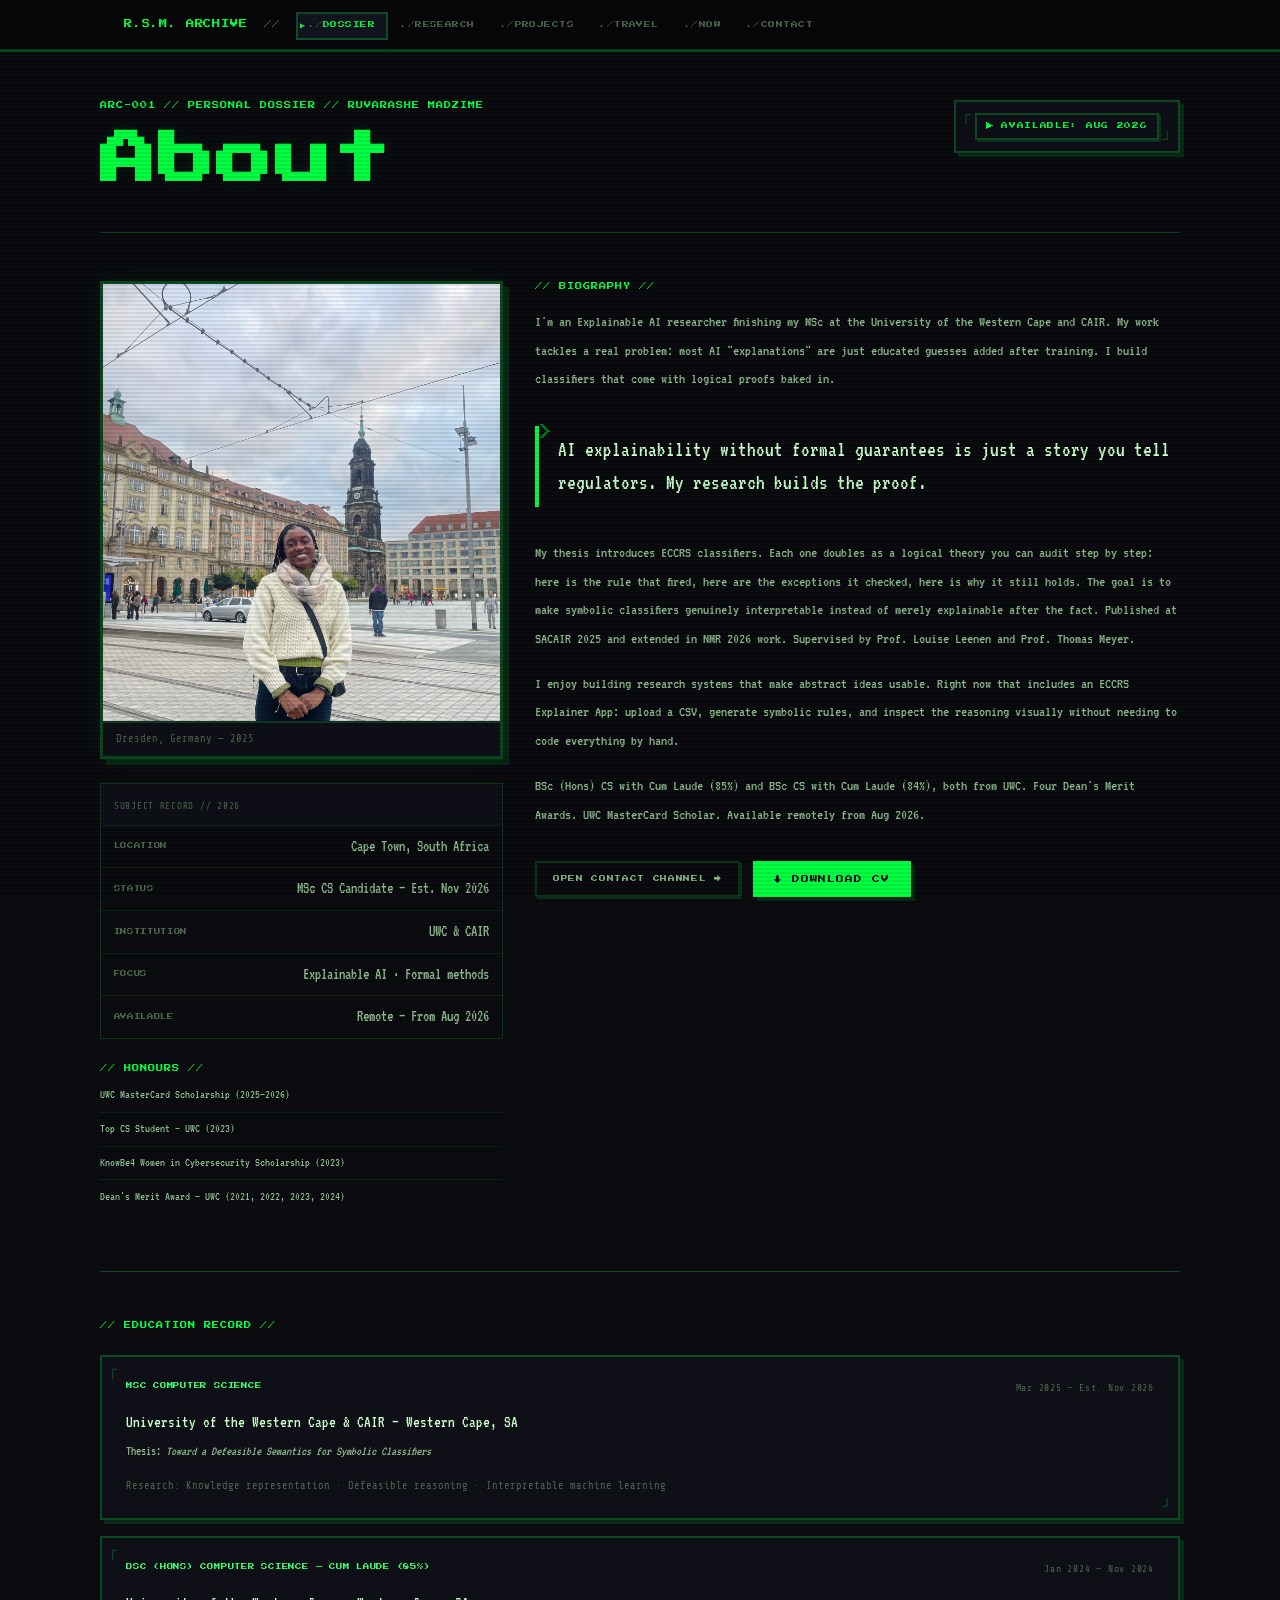
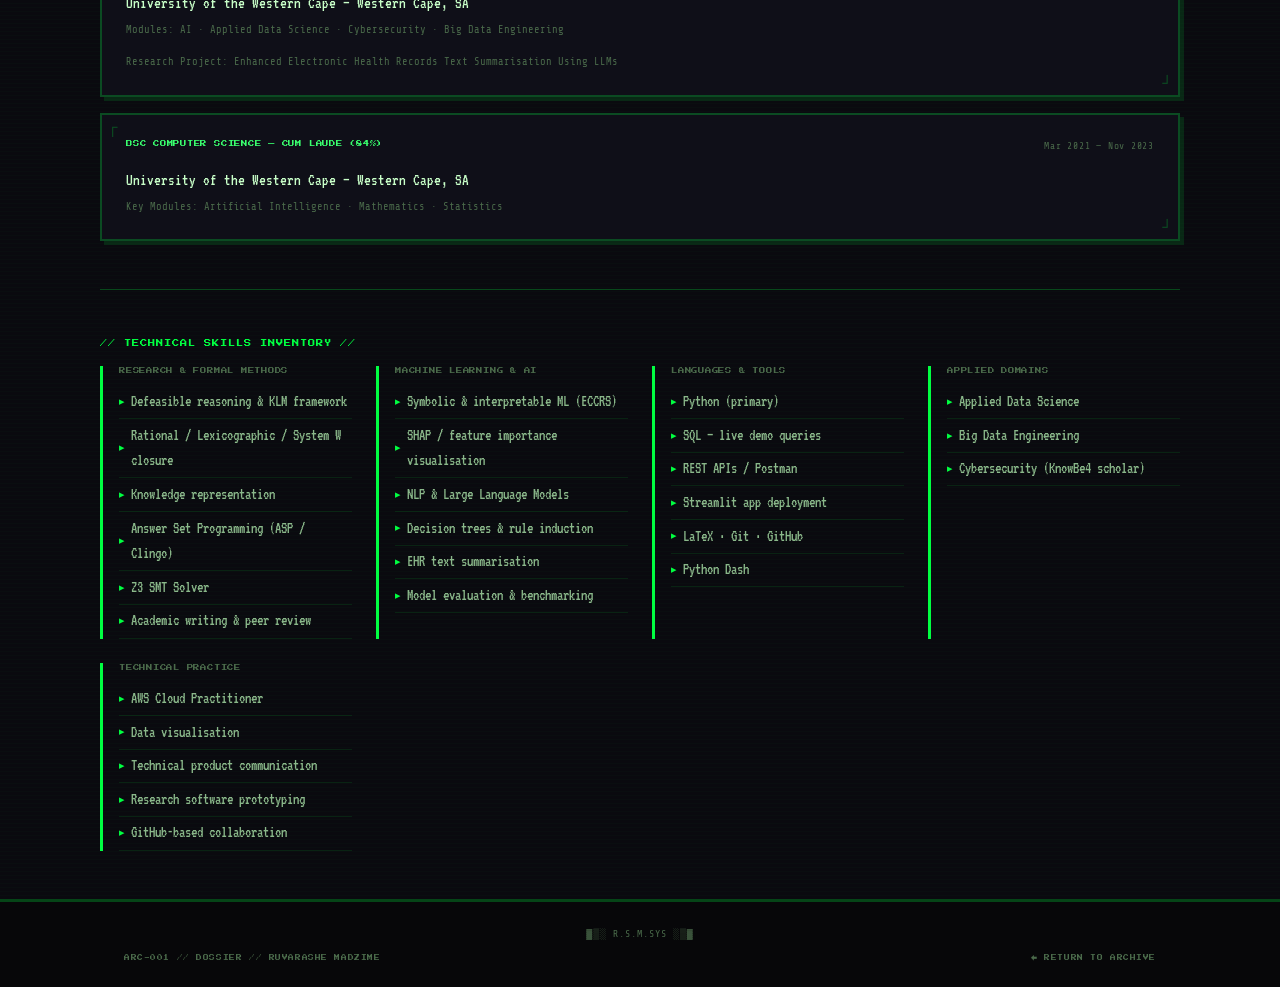
==== commit 8cd3a81d: "Update to latest version" ====
--- a/about.html
+++ b/about.html
@@ -22,7 +22,6 @@
         <li><a href="about.html"><span class="cmd-slash">./</span>DOSSIER</a></li>
         <li><a href="research.html"><span class="cmd-slash">./</span>RESEARCH</a></li>
         <li><a href="projects.html"><span class="cmd-slash">./</span>PROJECTS</a></li>
-        <li><a href="writing.html"><span class="cmd-slash">./</span>WRITING</a></li>
         <li><a href="travel.html"><span class="cmd-slash">./</span>TRAVEL</a></li>
         <li><a href="now.html"><span class="cmd-slash">./</span>NOW</a></li>
         <li><a href="contact.html"><span class="cmd-slash">./</span>CONTACT</a></li>
@@ -73,8 +72,8 @@
               <span class="stat-value">UWC &amp; CAIR</span>
             </div>
             <div class="stat-row" style="padding:0.5rem 0.8rem;">
-              <span class="stat-label">Targeting</span>
-              <span class="stat-value">Solutions Engineering · AI Governance</span>
+              <span class="stat-label">Focus</span>
+              <span class="stat-value">Explainable AI · Formal methods</span>
             </div>
             <div class="stat-row" style="padding:0.5rem 0.8rem; border-bottom:none;">
               <span class="stat-label">Available</span>
@@ -99,7 +98,7 @@
           <span class="archive-label" style="margin-bottom:1rem; display:block;">// BIOGRAPHY //</span>
 
           <p style="color:var(--tx-muted); font-size:0.97rem; line-height:1.85;">
-            I'm an Explainable AI specialist and published researcher finishing my MSc in Computer Science at the University of the Western Cape and CAIR. My work addresses a concrete problem in enterprise AI: how to build ML classifiers that explain their decisions with the precision that audits and regulation actually require — not post-hoc approximations added after training, but provable logical guarantees built into the model's structure.
+            I'm an Explainable AI researcher finishing my MSc at the University of the Western Cape and CAIR. My work tackles a real problem: most AI "explanations" are just educated guesses added after training. I build classifiers that come with logical proofs baked in.
           </p>
 
           <blockquote class="pull-quote">
@@ -107,15 +106,15 @@
           </blockquote>
 
           <p style="color:var(--tx-muted); font-size:0.97rem; line-height:1.85;">
-            My MSc thesis introduces ECCRS — Exception-Closed Conjunctive Rule Sets — classifiers I prove are formally defeasible theories under Rational Closure, Lexicographic Closure, and System W simultaneously. Each prediction generates a complete, auditable decision trace: the rule that fired, the exceptions evaluated, and the override logic. This maps directly to the transparency and human oversight requirements in EU AI Act Articles 9, 13, and 14. Published at SACAIR 2025; accepted at NMR 2026 (presenting July) and WiL 2026. Supervised by Prof. Louise Leenen and Prof. Thomas Meyer at CAIR.
-          </p>
-
-          <p style="color:var(--tx-muted); font-size:0.97rem; line-height:1.85;">
-            I'm transitioning into solutions engineering at AI/ML SaaS companies — specifically those working on XAI, model monitoring, and AI governance. I'm currently building a publicly deployed ECCRS Explainer App in Streamlit: upload a CSV, train a model, generate ECCRS rules, and receive plain-English explanations with SHAP visualisations. Targeting public deployment August 2026. I'm also completing AWS Cloud Practitioner certification and developing SQL fluency for live product demonstrations.
-          </p>
-
-          <p style="color:var(--tx-muted); font-size:0.97rem; line-height:1.85;">
-            I hold a BSc (Hons) Computer Science with Cum Laude (85%) and a BSc Computer Science with Cum Laude (84%), both from UWC. Four consecutive Dean's Merit Awards and the UWC MasterCard Scholarship. Available for remote SE roles and AI governance consulting from August 2026 — open to companies paying in USD or EUR.
+            My thesis introduces ECCRS classifiers. Each one doubles as a logical theory you can audit step by step: here is the rule that fired, here are the exceptions it checked, here is why it still holds. The goal is to make symbolic classifiers genuinely interpretable instead of merely explainable after the fact. Published at SACAIR 2025 and extended in NMR 2026 work. Supervised by Prof. Louise Leenen and Prof. Thomas Meyer.
+          </p>
+
+          <p style="color:var(--tx-muted); font-size:0.97rem; line-height:1.85;">
+            I enjoy building research systems that make abstract ideas usable. Right now that includes an ECCRS Explainer App: upload a CSV, generate symbolic rules, and inspect the reasoning visually without needing to code everything by hand.
+          </p>
+
+          <p style="color:var(--tx-muted); font-size:0.97rem; line-height:1.85;">
+            BSc (Hons) CS with Cum Laude (85%) and BSc CS with Cum Laude (84%), both from UWC. Four Dean's Merit Awards. UWC MasterCard Scholar. Available remotely from Aug 2026.
           </p>
 
           <div style="margin-top:2rem; display:flex; gap:0.8rem; flex-wrap:wrap;">
@@ -140,7 +139,7 @@
             </div>
             <p style="font-family:var(--fh); font-size:1.05rem; color:var(--tx); margin-bottom:0.3rem;">University of the Western Cape &amp; CAIR — Western Cape, SA</p>
             <p style="font-family:var(--fb); font-size:0.82rem; color:var(--tx-muted);">Thesis: <em>Toward a Defeasible Semantics for Symbolic Classifiers</em></p>
-            <p style="font-family:var(--fm); font-size:0.65rem; color:var(--tx-dim); margin-top:0.3rem;">Research: Knowledge representation · Defeasible reasoning · Interpretable machine learning · EU AI Act compliance</p>
+            <p style="font-family:var(--fm); font-size:0.65rem; color:var(--tx-dim); margin-top:0.3rem;">Research: Knowledge representation · Defeasible reasoning · Interpretable machine learning</p>
           </div>
 
           <div class="t-panel" style="padding:1.5rem;">
@@ -149,7 +148,7 @@
               <span class="mono" style="color:var(--tx-dim); font-size:0.6rem;">Jan 2024 — Nov 2024</span>
             </div>
             <p style="font-family:var(--fh); font-size:1.05rem; color:var(--tx); margin-bottom:0.3rem;">University of the Western Cape — Western Cape, SA</p>
-            <p style="font-family:var(--fm); font-size:0.65rem; color:var(--tx-dim);">Modules: AI · Applied Data Science · IoT · Cybersecurity · Big Data Engineering</p>
+            <p style="font-family:var(--fm); font-size:0.65rem; color:var(--tx-dim);">Modules: AI · Applied Data Science · Cybersecurity · Big Data Engineering</p>
             <p style="font-family:var(--fm); font-size:0.65rem; color:var(--tx-dim); margin-top:0.2rem;">Research Project: Enhanced Electronic Health Records Text Summarisation Using LLMs</p>
           </div>
 
@@ -210,24 +209,20 @@
           <div class="skills-group">
             <p class="skills-group-title">Applied Domains</p>
             <ul class="skills-list">
-              <li>EU AI Act (Arts. 9, 13, 14)</li>
-              <li>AI governance &amp; compliance</li>
               <li>Applied Data Science</li>
               <li>Big Data Engineering</li>
-              <li>Internet of Things</li>
               <li>Cybersecurity (KnowBe4 scholar)</li>
             </ul>
           </div>
 
           <div class="skills-group">
-            <p class="skills-group-title">SE &amp; Industry Skills</p>
+            <p class="skills-group-title">Technical Practice</p>
             <ul class="skills-list">
               <li>AWS Cloud Practitioner</li>
-              <li>SaaS metrics (ARR / MRR / NPS / CAC / LTV)</li>
-              <li>MEDDIC sales framework</li>
-              <li>Technical product demos</li>
-              <li>XAI platform literacy (Fiddler AI / Arize AI)</li>
-              <li>AI governance consulting</li>
+              <li>Data visualisation</li>
+              <li>Technical product communication</li>
+              <li>Research software prototyping</li>
+              <li>GitHub-based collaboration</li>
             </ul>
           </div>
 
--- a/style.css
+++ b/style.css
@@ -1,49 +1,51 @@
 /* ============================================================
-   8-BIT PIXEL ART DESIGN SYSTEM
-   Phosphor-green CRT · Game feel · Press Start 2P + VT323
+   8-BIT PIXEL ART — DARK PHOSPHOR
+   Dark screen · Phosphor green · Press Start 2P + VT323
    ============================================================ */
 
 /* ============================================================
    1. CSS CUSTOM PROPERTIES
    ============================================================ */
 :root {
-  --bg:        #030805;
-  --bg-panel:  #060d06;
-  --bg-raised: #0a160a;
-  --bg-deep:   #010401;
-  --bg-nav:    #020602;
-
-  --green:     #00ff41;
-  --green-mid: #00cc33;
-  --green-dim: #007a1f;
-  --green-dark:#003d10;
-  --cyan:      #00d4ff;
-  --yellow:    #ffdd00;
-  --red:       #ff2222;
-  --magenta:   #ff00ff;
-
-  --tx:        #b8ffb8;
-  --tx-muted:  #4a8a4a;
-  --tx-dim:    #1c3c1c;
-
+  /* Dark surfaces */
+  --bg:        #0a0a0f;
+  --bg-panel:  #0f0f18;
+  --bg-raised: #141420;
+  --bg-deep:   #080810;
+  --bg-nav:    #070709;
+
+  /* Text on dark */
+  --tx:        #c8ffc8;
+  --tx-muted:  #8ab88a;
+  --tx-dim:    #4a6a4a;
+
+  /* Default accent — phosphor green */
   --A:         #00ff41;
-  --A2:        #7fff7f;
-  --A-glow:    rgba(0,255,65,0.10);
+  --A2:        #39ff6e;
+  --A-glow:    rgba(0,255,65,0.08);
   --A-border:  rgba(0,255,65,0.25);
 
-  --rule:      #081408;
-  --rule-mid:  #0f240f;
+  /* Rules */
+  --rule:      rgba(0,255,65,0.10);
+  --rule-mid:  rgba(0,255,65,0.18);
+
+  /* Pixel colour palette */
+  --cyan:    #00d4ff;
+  --magenta: #ff00aa;
+  --yellow:  #ffd700;
+  --red:     #ff3333;
+
+  /* Hard pixel shadows */
+  --sh-sm: 2px 2px 0 rgba(0,255,65,0.15);
+  --sh-md: 4px 4px 0 rgba(0,255,65,0.12);
+  --sh-lg: 6px 6px 0 rgba(0,255,65,0.10);
 
   --fp: 'Press Start 2P', monospace;
   --fv: 'VT323', monospace;
   --fm: 'Share Tech Mono', 'Courier New', monospace;
   --fb: 'VT323', monospace;
-  --fh: 'Press Start 2P', monospace;
+  --fh: 'VT323', monospace;
   --fk: 'VT323', monospace;
-
-  --sh-sm: 0 0 8px var(--A-glow),  0 2px 8px  rgba(0,0,0,.8);
-  --sh-md: 0 0 16px var(--A-glow), 0 4px 16px rgba(0,0,0,.9);
-  --sh-lg: 0 0 32px var(--A-glow), 0 8px 32px rgba(0,0,0,.95);
 
   --max:   1080px;
   --nav-h: 52px;
@@ -54,12 +56,11 @@
 }
 
 /* Per-page accents */
-.page-research { --A:#0088ff; --A2:#44aaff; --A-glow:rgba(0,136,255,.12);  --A-border:rgba(0,136,255,.28); }
-.page-projects { --A:#00d4ff; --A2:#88eeff; --A-glow:rgba(0,212,255,.12);  --A-border:rgba(0,212,255,.28); }
-.page-writing  { --A:#ff3333; --A2:#ff8888; --A-glow:rgba(255,51,51,.12);  --A-border:rgba(255,51,51,.28); }
-.page-travel   { --A:#cc00ff; --A2:#ee88ff; --A-glow:rgba(204,0,255,.12);  --A-border:rgba(204,0,255,.28); }
-.page-now      { --A:#ffdd00; --A2:#ffee88; --A-glow:rgba(255,221,0,.12);  --A-border:rgba(255,221,0,.28); }
-.page-contact  { --A:#00ffcc; --A2:#88ffee; --A-glow:rgba(0,255,204,.12);  --A-border:rgba(0,255,204,.28); }
+.page-research { --A:#4fc3f7; --A2:#81d4fa; --A-glow:rgba(79,195,247,.08); --A-border:rgba(79,195,247,.25); }
+.page-projects { --A:#00e5ff; --A2:#40efff; --A-glow:rgba(0,229,255,.08);  --A-border:rgba(0,229,255,.25);  }
+.page-travel   { --A:#ce93d8; --A2:#e1bee7; --A-glow:rgba(206,147,216,.08); --A-border:rgba(206,147,216,.25); }
+.page-now      { --A:#ffd54f; --A2:#ffecb3; --A-glow:rgba(255,213,79,.08);  --A-border:rgba(255,213,79,.25);  }
+.page-contact  { --A:#69ff47; --A2:#b9ff86; --A-glow:rgba(105,255,71,.08);  --A-border:rgba(105,255,71,.25);  }
 
 /* ============================================================
    2. RESET & BASE
@@ -75,13 +76,11 @@
   font-size: 1.1rem;
   line-height: 1.6;
   min-height: 100vh;
-  background-image:
-    repeating-linear-gradient(
-      0deg,
-      transparent, transparent 3px,
-      rgba(0,0,0,.12) 3px, rgba(0,0,0,.12) 4px
-    ),
-    radial-gradient(ellipse at 50% 50%, rgba(0,255,65,.03), transparent 70%);
+  background-image: repeating-linear-gradient(
+    0deg,
+    transparent, transparent 3px,
+    rgba(0,255,65,0.015) 3px, rgba(0,255,65,0.015) 4px
+  );
 }
 
 /* CRT scanline overlay */
@@ -92,15 +91,15 @@
   background: repeating-linear-gradient(
     0deg,
     transparent, transparent 2px,
-    rgba(0,0,0,.07) 2px, rgba(0,0,0,.07) 4px
+    rgba(0,0,0,0.08) 2px, rgba(0,0,0,0.08) 4px
   );
   pointer-events: none;
   z-index: 9999;
 }
 
 img { max-width: 100%; display: block; }
-a { color: var(--A2); text-decoration: none; transition: color var(--t); }
-a:hover { color: var(--A); text-shadow: 0 0 8px var(--A); }
+a   { color: var(--A2); text-decoration: none; transition: color var(--t); }
+a:hover { color: var(--A); }
 
 /* ============================================================
    3. TYPOGRAPHY
@@ -110,7 +109,7 @@
   line-height: 1.4;
   color: var(--A);
   letter-spacing: 0.04em;
-  text-shadow: 0 0 12px var(--A-glow), 2px 2px 0 rgba(0,0,0,.8);
+  text-shadow: 0 0 12px var(--A-glow), 2px 2px 0 rgba(0,0,0,0.8);
 }
 
 h1 { font-size: clamp(1rem, 3vw, 1.8rem); }
@@ -121,19 +120,14 @@
 p { margin-bottom: 1rem; font-family: var(--fv); font-size: 1.1rem; }
 p:last-child { margin-bottom: 0; }
 
-.mono {
-  font-family: var(--fm);
-  font-size: 0.72rem;
-  letter-spacing: 0.08em;
-  color: var(--tx-muted);
-}
+.mono { font-family: var(--fm); font-size: 0.72rem; letter-spacing: 0.08em; color: var(--tx-muted); }
 
 /* ============================================================
    4. LAYOUT UTILITIES
    ============================================================ */
-.container { max-width: var(--max); margin: 0 auto; padding: 0 1.5rem; }
-.section     { padding: 3rem 0; }
-.section--sm { padding: 2rem 0; }
+.container  { max-width: var(--max); margin: 0 auto; padding: 0 1.5rem; }
+.section    { padding: 3rem 0; }
+.section--sm{ padding: 2rem 0; }
 
 .archive-label {
   font-family: var(--fp);
@@ -141,7 +135,6 @@
   letter-spacing: 0.14em;
   text-transform: uppercase;
   color: var(--A);
-  text-shadow: 0 0 8px var(--A-glow);
   display: block;
   margin-bottom: 0.6rem;
 }
@@ -153,37 +146,32 @@
   font-family: var(--fp);
   font-size: 0.42rem;
   letter-spacing: 0.1em;
-  color: var(--A2);
+  color: var(--A);
   padding: 0.3rem 0.6rem;
   border: 2px solid var(--A-border);
-  background: var(--A-glow);
-}
-.status-badge::before {
-  content: '▶';
-  font-size: 0.5rem;
-  color: var(--A);
-  animation: blink 1s step-end infinite;
-}
-
-.rule        { border: none; border-top: 2px solid var(--rule-mid); margin: 2rem 0; }
-.rule--gold  { border-top-color: var(--A-border); }
-.rule--double{ border-top: 4px double var(--A-border); }
+  background: var(--bg-panel);
+  box-shadow: var(--sh-sm);
+}
+.status-badge::before { content: '▶'; font-size: 0.5rem; color: var(--A); animation: blink 1s step-end infinite; }
+
+.rule       { border: none; border-top: 2px solid var(--rule-mid); margin: 2rem 0; }
+.rule--gold { border-top-color: var(--A-border); }
+.rule--double { border-top: 4px double var(--rule-mid); }
 
 .two-col { display: grid; grid-template-columns: 1fr 1.6fr; gap: 2rem; align-items: start; }
 
 /* ============================================================
-   5. NAVIGATION — game HUD
+   5. NAVIGATION
    ============================================================ */
 .site-nav {
   position: sticky;
   top: 0;
   z-index: 200;
   height: var(--nav-h);
-  background: rgba(2,6,2,.97);
-  border-bottom: 2px solid var(--A-border);
+  background: var(--bg-nav);
+  border-bottom: 3px solid var(--A-border);
   display: flex;
   align-items: center;
-  box-shadow: 0 2px 0 var(--rule-mid), 0 0 20px rgba(0,255,65,.05);
 }
 
 .nav-inner {
@@ -203,7 +191,7 @@
   color: var(--A);
   white-space: nowrap;
   flex-shrink: 0;
-  text-shadow: 0 0 10px var(--A), 0 0 20px var(--A-glow);
+  text-shadow: 0 0 8px var(--A-glow);
 }
 
 .nav-sep { font-family: var(--fp); font-size: 0.5rem; color: var(--tx-dim); flex-shrink: 0; }
@@ -215,7 +203,7 @@
   font-size: 0.42rem;
   letter-spacing: 0.07em;
   text-transform: uppercase;
-  color: var(--tx-muted);
+  color: var(--tx-dim);
   padding: 0.4rem 0.65rem;
   display: inline-block;
   border: 2px solid transparent;
@@ -229,8 +217,8 @@
 .nav-links a.active {
   color: var(--A);
   border-color: var(--A-border);
-  background: var(--A-glow);
-  text-shadow: 0 0 8px var(--A);
+  background: var(--bg-raised);
+  text-shadow: 0 0 8px var(--A-glow);
 }
 
 .nav-links a.active::before {
@@ -257,7 +245,7 @@
 .nav-toggle span { display: block; width: 16px; height: 2px; background: var(--A); }
 
 /* ============================================================
-   6. BUTTONS — pixel game style
+   6. BUTTONS
    ============================================================ */
 .btn-terminal {
   display: inline-block;
@@ -271,17 +259,16 @@
   padding: 0.6rem 1.2rem;
   transition: all var(--t);
   cursor: pointer;
-  box-shadow: 4px 4px 0 var(--green-dim);
-  text-shadow: none;
+  box-shadow: var(--sh-md);
 }
 .btn-terminal:hover {
   background: var(--A2);
   border-color: var(--A2);
   transform: translate(-2px,-2px);
-  box-shadow: 6px 6px 0 var(--green-dim), 0 0 16px var(--A-glow);
+  box-shadow: 6px 6px 0 rgba(0,255,65,0.15);
   color: var(--bg);
 }
-.btn-terminal:active { transform: translate(2px,2px); box-shadow: 2px 2px 0 var(--green-dim); }
+.btn-terminal:active { transform: translate(2px,2px); box-shadow: var(--sh-sm); }
 
 .btn-ghost {
   display: inline-flex;
@@ -296,14 +283,13 @@
   padding: 0.5rem 1rem;
   background: transparent;
   transition: all var(--t);
-  box-shadow: 3px 3px 0 var(--rule-mid);
+  box-shadow: var(--sh-sm);
 }
 .btn-ghost:hover {
   color: var(--A);
   border-color: var(--A-border);
-  background: var(--A-glow);
-  text-shadow: 0 0 8px var(--A);
-  box-shadow: 3px 3px 0 var(--A-border);
+  background: var(--bg-raised);
+  box-shadow: var(--sh-md);
 }
 
 .btn-archive {
@@ -316,14 +302,14 @@
   border: 2px solid var(--A-border);
   padding: 0.4rem 0.8rem;
   background: transparent;
-  box-shadow: 3px 3px 0 var(--A-border);
+  box-shadow: var(--sh-sm);
   transition: all var(--t);
 }
 .btn-archive:hover {
   background: var(--A);
   color: var(--bg);
   transform: translate(-1px,-1px);
-  box-shadow: 4px 4px 0 var(--green-dim);
+  box-shadow: var(--sh-md);
 }
 
 .btn-wax {
@@ -332,11 +318,11 @@
   gap: 0.4rem;
   font-family: var(--fp);
   font-size: 0.42rem;
-  color: var(--A2);
+  color: var(--A);
   border: 2px solid var(--A-border);
   padding: 0.4rem 0.9rem;
   background: var(--bg-raised);
-  box-shadow: 3px 3px 0 var(--green-dark);
+  box-shadow: var(--sh-sm);
   transition: all var(--t);
 }
 .btn-wax:hover { background: var(--A); color: var(--bg); }
@@ -348,13 +334,13 @@
   background: var(--bg-panel);
   border: 2px solid var(--A-border);
   position: relative;
-  box-shadow: inset 0 0 20px rgba(0,0,0,.6), var(--sh-md);
-  transition: border-color var(--ts), box-shadow var(--ts);
+  box-shadow: var(--sh-md);
+  transition: border-color var(--ts), box-shadow var(--ts), background var(--ts);
 }
 .t-panel:hover {
   border-color: var(--A);
-  box-shadow: inset 0 0 10px rgba(0,0,0,.3), 0 0 0 2px var(--A-border),
-              0 0 24px var(--A-glow), var(--sh-lg);
+  background: var(--bg-raised);
+  box-shadow: var(--sh-lg);
 }
 .t-panel::before {
   content: '┌';
@@ -362,8 +348,7 @@
   top: 4px; left: 6px;
   font-family: var(--fm);
   font-size: 1rem;
-  color: var(--A);
-  opacity: 0.5;
+  color: var(--A-border);
   line-height: 1;
   pointer-events: none;
 }
@@ -373,66 +358,56 @@
   bottom: 4px; right: 6px;
   font-family: var(--fm);
   font-size: 1rem;
-  color: var(--A);
-  opacity: 0.5;
+  color: var(--A-border);
   line-height: 1;
   pointer-events: none;
 }
-.t-panel:hover::before, .t-panel:hover::after { opacity: 1; text-shadow: 0 0 8px var(--A); }
-
-/* ============================================================
-   8. PAPER CARD (repurposed as item-box)
+.t-panel:hover::before, .t-panel:hover::after { color: var(--A); }
+
+/* ============================================================
+   8. PAPER CARD (dark version = terminal card)
    ============================================================ */
 .paper-card {
-  background-color: var(--bg-raised);
+  background-color: var(--bg-panel);
   color: var(--tx);
   font-family: var(--fv);
-  border: 2px solid var(--A-border);
-  box-shadow: var(--sh-md), 4px 4px 0 var(--green-dark);
+  border: 2px solid var(--rule-mid);
+  box-shadow: var(--sh-md);
   position: relative;
 }
-.paper-card--alt  { background-color: var(--bg-panel); }
+.paper-card--alt  { background-color: var(--bg-raised); }
 .paper-card--deep { background-color: var(--bg-deep); }
 .paper-card::before {
   content: '';
   position: absolute;
   top: 0; left: 0; right: 0;
-  height: 2px;
-  background: linear-gradient(90deg, transparent, var(--A) 30%, var(--A2) 60%, transparent);
-  opacity: 0.3;
+  height: 3px;
+  background: var(--A);
+  opacity: 0.5;
 }
 .on-paper h1, .on-paper h2, .on-paper h3, .on-paper h4 { color: var(--A); }
-.on-paper .archive-label { color: var(--A); }
+.on-paper .archive-label { color: var(--A2); }
+
+/* ink-* vars mapped to tx-* for on-paper sections */
+.on-paper { --ink-mid: var(--tx-muted); --ink-muted: var(--tx-dim); }
 
 /* ============================================================
    9. PANEL HEADER
    ============================================================ */
 .panel-header { display: flex; justify-content: space-between; align-items: center; margin-bottom: 0.8rem; }
-
 .archive-id { font-family: var(--fm); font-size: 0.6rem; letter-spacing: 0.15em; color: var(--tx-dim); }
-
 .panel-status {
   font-family: var(--fp);
   font-size: 0.4rem;
   letter-spacing: 0.1em;
   text-transform: uppercase;
   color: var(--A);
-  text-shadow: 0 0 8px var(--A-glow);
   display: flex;
   align-items: center;
   gap: 0.3rem;
 }
 .panel-status::before { content: '◆'; font-size: 0.4rem; animation: pulse 1.5s step-end infinite; }
-
-.panel-category {
-  font-family: var(--fp);
-  font-size: 0.4rem;
-  letter-spacing: 0.12em;
-  text-transform: uppercase;
-  color: var(--A2);
-  margin-bottom: 0.6rem;
-  text-shadow: 0 0 6px var(--A-glow);
-}
+.panel-category { font-family: var(--fp); font-size: 0.4rem; letter-spacing: 0.12em; text-transform: uppercase; color: var(--A2); margin-bottom: 0.6rem; }
 
 /* ============================================================
    10. PULL QUOTE
@@ -452,7 +427,7 @@
   font-family: var(--fp);
   font-size: 1rem;
   color: var(--A);
-  opacity: 0.3;
+  opacity: 0.4;
   position: absolute;
   top: -0.4rem; left: -0.05rem;
 }
@@ -462,20 +437,18 @@
    ============================================================ */
 .masthead {
   padding: 3rem 0 2.5rem;
-  border-bottom: 2px solid var(--A-border);
+  border-bottom: 2px solid var(--rule-mid);
   position: relative;
   overflow: hidden;
 }
-/* Pixel grid background */
 .masthead::before {
   content: '';
   position: absolute;
   inset: 0;
   background-image:
-    linear-gradient(var(--A-glow) 1px, transparent 1px),
-    linear-gradient(90deg, var(--A-glow) 1px, transparent 1px);
+    linear-gradient(rgba(0,255,65,0.03) 1px, transparent 1px),
+    linear-gradient(90deg, rgba(0,255,65,0.03) 1px, transparent 1px);
   background-size: 32px 32px;
-  opacity: 0.25;
   pointer-events: none;
 }
 
@@ -493,7 +466,7 @@
   transition: opacity 0.3s steps(3), transform 0.3s steps(3);
 }
 .boot-line.visible { opacity: 1; transform: none; }
-.boot-line .prompt { color: var(--A); font-weight: 500; flex-shrink: 0; width: 2.5rem; text-shadow: 0 0 6px var(--A-glow); }
+.boot-line .prompt { color: var(--A); font-weight: 500; flex-shrink: 0; width: 2.5rem; }
 
 .masthead-name {
   font-family: var(--fp);
@@ -502,20 +475,13 @@
   color: var(--A);
   line-height: 1.45;
   margin-bottom: 0.8rem;
-  text-shadow: 0 0 20px var(--A-glow), 3px 3px 0 rgba(0,0,0,.8);
-  animation: glitch 8s ease-in-out infinite;
-}
-
-.masthead-tagline {
-  font-family: var(--fv);
-  font-size: clamp(1rem, 2vw, 1.25rem);
-  color: var(--tx-muted);
-  margin-bottom: 1.5rem;
-  line-height: 1.6;
-}
+  text-shadow: 0 0 20px rgba(0,255,65,0.4), 3px 3px 0 rgba(0,0,0,0.8);
+  animation: glitch 8s step-end infinite;
+}
+
+.masthead-tagline { font-family: var(--fv); font-size: clamp(1rem, 2vw, 1.25rem); color: var(--tx-muted); margin-bottom: 1.5rem; line-height: 1.6; }
 
 .masthead-meta { display: flex; gap: 1.5rem; margin-bottom: 2rem; flex-wrap: wrap; }
-
 .masthead-meta-item {
   font-family: var(--fp);
   font-size: 0.4rem;
@@ -526,7 +492,7 @@
   align-items: center;
   gap: 0.4rem;
 }
-.masthead-meta-item::before { content: '//'; color: var(--A); opacity: 0.7; }
+.masthead-meta-item::before { content: '//'; color: var(--A2); }
 
 .masthead-actions { display: flex; gap: 1rem; flex-wrap: wrap; align-items: center; }
 
@@ -550,24 +516,22 @@
 
 .masthead-photo-frame {
   width: 200px;
-  box-shadow: var(--sh-lg), 6px 6px 0 var(--green-dark);
+  box-shadow: var(--sh-lg), 0 0 24px rgba(0,255,65,0.08);
   border: 3px solid var(--A-border);
   position: relative;
 }
 .masthead-photo-frame img {
   display: block;
   width: 100%;
-  filter: contrast(1.1) saturate(0.75) hue-rotate(5deg);
+  filter: contrast(1.05) saturate(0.85) brightness(0.95);
 }
 .masthead-photo-frame::after {
   content: '';
   position: absolute;
   inset: 0;
   border: 2px solid var(--A-border);
-  box-shadow: inset 0 0 20px rgba(0,255,65,.07);
   pointer-events: none;
 }
-/* Scanlines on photo */
 .masthead-photo-frame::before {
   content: '';
   position: absolute;
@@ -575,7 +539,7 @@
   background: repeating-linear-gradient(
     0deg,
     transparent, transparent 3px,
-    rgba(0,0,0,.14) 3px, rgba(0,0,0,.14) 4px
+    rgba(0,255,65,0.04) 3px, rgba(0,255,65,0.04) 4px
   );
   pointer-events: none;
   z-index: 1;
@@ -598,15 +562,14 @@
   cursor: pointer;
   transition: transform var(--ts), border-color var(--ts), box-shadow var(--ts);
 }
-.hub-panel:hover { transform: translate(-2px,-2px); color: inherit; }
-
-.hub-panel--research { --A:#0088ff; --A2:#44aaff; --A-glow:rgba(0,136,255,.12); --A-border:rgba(0,136,255,.25); }
-.hub-panel--about    { --A:#00ff41; --A2:#7fff7f; --A-glow:rgba(0,255,65,.12);  --A-border:rgba(0,255,65,.25);  }
-.hub-panel--projects { --A:#00d4ff; --A2:#88eeff; --A-glow:rgba(0,212,255,.12); --A-border:rgba(0,212,255,.25); }
-.hub-panel--writing  { --A:#ff3333; --A2:#ff8888; --A-glow:rgba(255,51,51,.12); --A-border:rgba(255,51,51,.25); }
-.hub-panel--travel   { --A:#cc00ff; --A2:#ee88ff; --A-glow:rgba(204,0,255,.12); --A-border:rgba(204,0,255,.25); }
-.hub-panel--now      { --A:#ffdd00; --A2:#ffee88; --A-glow:rgba(255,221,0,.12); --A-border:rgba(255,221,0,.25); }
-.hub-panel--contact  { --A:#00ffcc; --A2:#88ffee; --A-glow:rgba(0,255,204,.12); --A-border:rgba(0,255,204,.25); }
+.hub-panel:hover { transform: translate(-2px,-2px); color: inherit; box-shadow: var(--sh-lg); }
+
+.hub-panel--research { --A:#4fc3f7; --A2:#81d4fa; --A-glow:rgba(79,195,247,.08);  --A-border:rgba(79,195,247,.22);  }
+.hub-panel--about    { --A:#00ff41; --A2:#39ff6e; --A-glow:rgba(0,255,65,.08);     --A-border:rgba(0,255,65,.22);    }
+.hub-panel--projects { --A:#00e5ff; --A2:#40efff; --A-glow:rgba(0,229,255,.08);    --A-border:rgba(0,229,255,.22);   }
+.hub-panel--travel   { --A:#ce93d8; --A2:#e1bee7; --A-glow:rgba(206,147,216,.08);  --A-border:rgba(206,147,216,.22); }
+.hub-panel--now      { --A:#ffd54f; --A2:#ffecb3; --A-glow:rgba(255,213,79,.08);   --A-border:rgba(255,213,79,.22);  }
+.hub-panel--contact  { --A:#69ff47; --A2:#b9ff86; --A-glow:rgba(105,255,71,.08);   --A-border:rgba(105,255,71,.22);  }
 
 .hub-panel-title {
   font-family: var(--fp);
@@ -614,105 +577,36 @@
   color: var(--A);
   line-height: 1.55;
   margin-bottom: 0.6rem;
-  text-shadow: 0 0 10px var(--A-glow);
+  text-shadow: 0 0 8px var(--A-glow), 2px 2px 0 rgba(0,0,0,0.8);
 }
 .hub-panel--research .hub-panel-title { font-size: clamp(0.52rem, 1.3vw, 0.85rem); }
 .hub-panel--now      .hub-panel-title { font-size: clamp(0.48rem, 1.2vw, 0.78rem); }
 
-.hub-panel-desc {
-  font-family: var(--fv);
-  font-size: 0.98rem;
-  color: var(--tx-muted);
-  line-height: 1.5;
-  flex: 1;
-  margin-bottom: 1rem;
-}
-
-.hub-panel-footer {
-  display: flex;
-  justify-content: space-between;
-  align-items: center;
-  margin-top: auto;
-  border-top: 2px solid var(--A-border);
-  padding-top: 0.6rem;
-}
+.hub-panel-desc { font-family: var(--fv); font-size: 0.98rem; color: var(--tx-muted); line-height: 1.5; flex: 1; margin-bottom: 1rem; }
+
+.hub-panel-footer { display: flex; justify-content: space-between; align-items: center; margin-top: auto; border-top: 2px solid var(--A-border); padding-top: 0.6rem; }
 
 .hub-panel-tags { display: flex; gap: 0.4rem; flex-wrap: wrap; }
-.hub-tag {
-  font-family: var(--fp);
-  font-size: 0.36rem;
-  letter-spacing: 0.08em;
-  text-transform: uppercase;
-  color: var(--A2);
-  border: 1px solid var(--A-border);
-  padding: 0.12rem 0.32rem;
-  background: var(--A-glow);
-}
-
-.hub-enter {
-  font-family: var(--fp);
-  font-size: 0.42rem;
-  letter-spacing: 0.1em;
-  text-transform: uppercase;
-  color: var(--A);
-  transition: letter-spacing var(--t), color var(--t);
-  text-shadow: 0 0 8px var(--A-glow);
-}
-.hub-panel:hover .hub-enter { letter-spacing: 0.2em; text-shadow: 0 0 12px var(--A); }
+.hub-tag { font-family: var(--fp); font-size: 0.36rem; letter-spacing: 0.08em; text-transform: uppercase; color: var(--A2); border: 1px solid var(--A-border); padding: 0.12rem 0.32rem; background: var(--A-glow); }
+
+.hub-enter { font-family: var(--fp); font-size: 0.42rem; letter-spacing: 0.1em; text-transform: uppercase; color: var(--A); transition: letter-spacing var(--t); }
+.hub-panel:hover .hub-enter { letter-spacing: 0.2em; }
 
 /* ============================================================
    13. STATUS STRIP
    ============================================================ */
-.status-strip {
-  display: grid;
-  grid-template-columns: repeat(3,1fr);
-  gap: 2px;
-  background: var(--A-border);
-  border: 2px solid var(--A-border);
-  margin-top: 1rem;
-}
+.status-strip { display: grid; grid-template-columns: repeat(3,1fr); gap: 2px; background: var(--rule-mid); border: 2px solid var(--rule-mid); margin-top: 1rem; }
 .status-cell { background: var(--bg-panel); padding: 1.2rem 1.4rem; }
-.status-cell-label {
-  font-family: var(--fp);
-  font-size: 0.4rem;
-  letter-spacing: 0.14em;
-  text-transform: uppercase;
-  color: var(--A);
-  margin-bottom: 0.5rem;
-  text-shadow: 0 0 6px var(--A-glow);
-}
+.status-cell-label { font-family: var(--fp); font-size: 0.4rem; letter-spacing: 0.14em; text-transform: uppercase; color: var(--A); margin-bottom: 0.5rem; }
 .status-cell-content { font-family: var(--fv); font-size: 1rem; color: var(--tx-muted); line-height: 1.5; }
-.status-cell-content strong {
-  display: block;
-  font-family: var(--fv);
-  font-size: 1.05rem;
-  color: var(--tx);
-  font-weight: 400;
-  margin-bottom: 0.15rem;
-}
+.status-cell-content strong { display: block; font-family: var(--fv); font-size: 1.05rem; color: var(--tx); font-weight: 400; margin-bottom: 0.15rem; }
 
 /* ============================================================
    14. ABOUT PAGE
    ============================================================ */
-.photo-frame { box-shadow: var(--sh-lg), 6px 6px 0 var(--green-dark); border: 3px solid var(--A-border); }
-
-.photo-placeholder {
-  background: var(--bg-raised);
-  border: 2px solid var(--rule-mid);
-  display: flex;
-  flex-direction: column;
-  align-items: center;
-  justify-content: center;
-  min-height: 340px;
-  font-family: var(--fp);
-  font-size: 0.45rem;
-  letter-spacing: 0.1em;
-  color: var(--tx-dim);
-  text-align: center;
-  gap: 0.4rem;
-}
-.photo-credit { font-family: var(--fm); font-size: 0.65rem; color: var(--tx-dim); padding: 0.5rem 0.8rem; border-top: 2px solid var(--rule-mid); background: var(--bg-raised); }
-
+.photo-frame { box-shadow: var(--sh-lg), 0 0 20px rgba(0,255,65,0.06); border: 3px solid var(--A-border); }
+.photo-placeholder { background: var(--bg-panel); border: 2px solid var(--rule-mid); display: flex; flex-direction: column; align-items: center; justify-content: center; min-height: 340px; font-family: var(--fp); font-size: 0.45rem; letter-spacing: 0.1em; color: var(--tx-dim); text-align: center; gap: 0.4rem; }
+.photo-credit { font-family: var(--fm); font-size: 0.65rem; color: var(--tx-dim); padding: 0.5rem 0.8rem; border-top: 2px solid var(--rule-mid); background: var(--bg-panel); }
 .stat-row { display: flex; justify-content: space-between; align-items: center; padding: 0.5rem 0; border-bottom: 1px solid var(--rule); font-family: var(--fv); font-size: 1rem; }
 .stat-label { color: var(--tx-dim); font-family: var(--fp); font-size: 0.4rem; letter-spacing: 0.1em; text-transform: uppercase; }
 .stat-value { color: var(--tx-muted); }
@@ -722,91 +616,45 @@
    ============================================================ */
 .research-header { border-bottom: 2px solid var(--A-border); padding-bottom: 2rem; margin-bottom: 3rem; position: relative; }
 .research-header::after { content: 'UNCLASSIFIED'; position: absolute; bottom: 0.8rem; right: 0; font-family: var(--fp); font-size: 0.38rem; letter-spacing: 0.2em; color: var(--tx-dim); }
-
 .citation-panel { padding: 2rem; margin-bottom: 1.5rem; position: relative; }
 .citation-panel::before { content: attr(data-num); position: absolute; top: 1rem; right: 1.2rem; font-family: var(--fm); font-size: 0.58rem; color: var(--tx-dim); }
-
-.cite-title  { font-family: var(--fv); font-size: 1.15rem; color: var(--tx); margin-bottom: 0.4rem; line-height: 1.3; }
-.cite-authors{ font-family: var(--fv); font-size: 0.95rem; color: var(--tx-muted); margin-bottom: 0.3rem; }
-.cite-venue  { font-family: var(--fp); font-size: 0.4rem; letter-spacing: 0.06em; color: var(--A2); margin-bottom: 1rem; }
-.cite-summary{ font-family: var(--fv); font-size: 0.98rem; color: var(--tx-muted); border-top: 1px solid var(--A-border); padding-top: 0.8rem; line-height: 1.7; }
-
+.cite-title   { font-family: var(--fv); font-size: 1.15rem; color: var(--tx); margin-bottom: 0.4rem; line-height: 1.3; }
+.cite-authors { font-family: var(--fv); font-size: 0.95rem; color: var(--tx-muted); margin-bottom: 0.3rem; }
+.cite-venue   { font-family: var(--fp); font-size: 0.4rem; letter-spacing: 0.06em; color: var(--A2); margin-bottom: 1rem; }
+.cite-summary { font-family: var(--fv); font-size: 0.98rem; color: var(--tx-muted); border-top: 1px solid var(--A-border); padding-top: 0.8rem; line-height: 1.7; }
 .theme-grid { display: grid; grid-template-columns: repeat(auto-fill,minmax(210px,1fr)); gap: 1rem; }
 .theme-panel { padding: 1.4rem; }
 .theme-code { font-family: var(--fp); font-size: 0.38rem; letter-spacing: 0.15em; color: var(--tx-dim); margin-bottom: 0.4rem; }
-.theme-name { font-family: var(--fp); font-size: 0.55rem; color: var(--A); margin-bottom: 0.5rem; text-shadow: 0 0 8px var(--A-glow); }
+.theme-name { font-family: var(--fp); font-size: 0.55rem; color: var(--A); margin-bottom: 0.5rem; }
 .theme-body { font-family: var(--fv); font-size: 0.98rem; color: var(--tx-muted); line-height: 1.5; }
 
 /* ============================================================
    16. PROJECTS PAGE
    ============================================================ */
 .dossier-grid { display: grid; grid-template-columns: repeat(auto-fill,minmax(300px,1fr)); gap: 1.2rem; }
-
 .mission-card { padding: 1.8rem; display: flex; flex-direction: column; transition: transform var(--ts), box-shadow var(--ts), border-color var(--ts); }
-.mission-card:hover { transform: translate(-3px,-3px); }
+.mission-card:hover { transform: translate(-3px,-3px); box-shadow: var(--sh-lg); }
 .mission-card--primary { grid-column: span 2; }
-
 .mission-code { font-family: var(--fp); font-size: 0.38rem; letter-spacing: 0.15em; color: var(--tx-dim); margin-bottom: 0.3rem; }
-.mission-name { font-family: var(--fp); font-size: 0.65rem; color: var(--A); margin-bottom: 0.6rem; text-shadow: 0 0 8px var(--A-glow); }
+.mission-name { font-family: var(--fp); font-size: 0.65rem; color: var(--A); margin-bottom: 0.6rem; }
 .mission-desc { font-family: var(--fv); font-size: 0.98rem; color: var(--tx-muted); line-height: 1.5; flex: 1; margin-bottom: 1rem; }
 .tech-stack   { display: flex; flex-wrap: wrap; gap: 0.35rem; margin-bottom: 1.2rem; }
 .tech-tag     { font-family: var(--fp); font-size: 0.36rem; letter-spacing: 0.08em; text-transform: uppercase; color: var(--A); border: 2px solid var(--A-border); padding: 0.12rem 0.38rem; background: var(--A-glow); }
 .mission-links{ display: flex; gap: 0.6rem; flex-wrap: wrap; }
 
-/* ============================================================
-   17. WRITING PAGE
-   ============================================================ */
-.archive-header { padding-bottom: 2rem; margin-bottom: 2.5rem; border-bottom: 2px solid var(--A-border); }
-
-.post-row {
-  display: grid;
-  grid-template-columns: 3.5rem 1fr auto;
-  gap: 1.2rem;
-  align-items: start;
-  padding: 1.8rem 0;
-  border-bottom: 1px solid var(--rule);
-  transition: background var(--t);
-  text-decoration: none;
-  color: inherit;
-  cursor: pointer;
-}
-.post-row:hover { background: rgba(0,255,65,.03); }
-
-.post-num      { font-family: var(--fp); font-size: 0.48rem; color: var(--A); padding-top: 0.4rem; text-shadow: 0 0 6px var(--A-glow); }
-.post-meta-line{ font-family: var(--fp); font-size: 0.38rem; letter-spacing: 0.1em; text-transform: uppercase; color: var(--tx-dim); margin-bottom: 0.3rem; }
-.post-title    { font-family: var(--fp); font-size: clamp(0.5rem,1.4vw,0.7rem); color: var(--tx); margin-bottom: 0.4rem; line-height: 1.55; }
-.post-teaser   { font-family: var(--fv); font-size: 0.98rem; color: var(--tx-muted); }
-.post-read-time{ font-family: var(--fp); font-size: 0.38rem; color: var(--tx-dim); white-space: nowrap; padding-top: 0.4rem; }
-
-/* ============================================================
-   18. POST TEMPLATE
-   ============================================================ */
-.reading-progress { position: fixed; top: 0; left: 0; height: 3px; background: var(--A); box-shadow: 0 0 8px var(--A); z-index: 9998; width: 0%; transition: width 0.1s linear; }
-
+.reading-progress { position: fixed; top: 0; left: 0; height: 3px; background: var(--A); z-index: 9998; width: 0%; transition: width 0.1s linear; box-shadow: 0 0 8px var(--A); }
 .post-layout { display: grid; grid-template-columns: 1fr min(680px,90%) 1fr; padding: 4rem 0; }
 .post-layout > * { grid-column: 2; }
-
 .margin-note { grid-column: 1; justify-self: end; width: 140px; padding-right: 1.5rem; font-family: var(--fm); font-size: 0.65rem; color: var(--A2); line-height: 1.4; text-align: right; margin-top: 0.4rem; }
-
 .post-head    { padding-bottom: 2.5rem; margin-bottom: 3rem; border-bottom: 2px solid var(--A-border); }
 .post-cat     { font-family: var(--fp); font-size: 0.4rem; letter-spacing: 0.15em; text-transform: uppercase; color: var(--A2); margin-bottom: 0.6rem; }
-.post-heading { font-family: var(--fp); font-size: clamp(0.85rem,3vw,1.4rem); color: var(--A); line-height: 1.4; margin-bottom: 0.8rem; text-shadow: 0 0 16px var(--A-glow); }
+.post-heading { font-family: var(--fp); font-size: clamp(0.85rem,3vw,1.4rem); color: var(--A); line-height: 1.4; margin-bottom: 0.8rem; text-shadow: 0 0 16px rgba(0,255,65,0.3), 2px 2px 0 rgba(0,0,0,0.8); }
 .post-byline  { font-family: var(--fm); font-size: 0.65rem; letter-spacing: 0.08em; color: var(--tx-muted); }
-
-.post-body > p:first-child::first-letter {
-  font-family: var(--fp);
-  font-size: 2.2rem;
-  font-weight: 400;
-  line-height: 0.8;
-  float: left;
-  margin: 0.1rem 0.3rem 0 0;
-  color: var(--A);
-  text-shadow: 0 0 12px var(--A-glow);
-}
+.post-body > p:first-child::first-letter { font-family: var(--fp); font-size: 2.2rem; font-weight: 400; line-height: 0.8; float: left; margin: 0.1rem 0.3rem 0 0; color: var(--A); text-shadow: 0 0 12px rgba(0,255,65,0.5), 3px 3px 0 rgba(0,0,0,0.8); }
 .post-body p { font-family: var(--fv); font-size: 1.08rem; color: var(--tx-muted); line-height: 1.9; margin-bottom: 1.4rem; }
 
 /* ============================================================
-   19. TRAVEL PAGE — GLOBE ORBIT SYSTEM
+   19. TRAVEL PAGE — GLOBE ORBIT
    ============================================================ */
 .globe-scene {
   position: relative;
@@ -817,52 +665,48 @@
   justify-content: center;
   overflow: hidden;
   margin-bottom: 2rem;
-  background: radial-gradient(ellipse at 50% 50%, rgba(204,0,255,.04) 0%, transparent 65%);
-}
-
-/* Star field */
+  background: #0a0a10;
+  border: 2px solid var(--A-border);
+  box-shadow: var(--sh-lg);
+}
+
 .globe-scene::before {
   content: '';
   position: absolute;
   inset: 0;
   background-image:
-    radial-gradient(1px 1px at 10% 15%, rgba(255,255,255,.4) 0%, transparent 100%),
-    radial-gradient(1px 1px at 25% 80%, rgba(255,255,255,.3) 0%, transparent 100%),
-    radial-gradient(1px 1px at 40% 35%, rgba(255,255,255,.5) 0%, transparent 100%),
-    radial-gradient(1px 1px at 55% 70%, rgba(255,255,255,.3) 0%, transparent 100%),
-    radial-gradient(1px 1px at 70% 20%, rgba(255,255,255,.4) 0%, transparent 100%),
-    radial-gradient(1px 1px at 80% 55%, rgba(255,255,255,.3) 0%, transparent 100%),
-    radial-gradient(1px 1px at 90% 85%, rgba(255,255,255,.5) 0%, transparent 100%),
-    radial-gradient(1px 1px at 15% 60%, rgba(255,255,255,.3) 0%, transparent 100%),
-    radial-gradient(1px 1px at 60% 10%, rgba(255,255,255,.4) 0%, transparent 100%),
-    radial-gradient(1px 1px at 35% 90%, rgba(255,255,255,.3) 0%, transparent 100%);
+    radial-gradient(1px 1px at 10% 15%, rgba(255,255,255,.5) 0%, transparent 100%),
+    radial-gradient(1px 1px at 25% 80%, rgba(255,255,255,.4) 0%, transparent 100%),
+    radial-gradient(1px 1px at 40% 35%, rgba(255,255,255,.6) 0%, transparent 100%),
+    radial-gradient(1px 1px at 55% 70%, rgba(255,255,255,.4) 0%, transparent 100%),
+    radial-gradient(1px 1px at 70% 20%, rgba(255,255,255,.5) 0%, transparent 100%),
+    radial-gradient(1px 1px at 80% 55%, rgba(255,255,255,.4) 0%, transparent 100%),
+    radial-gradient(1px 1px at 90% 85%, rgba(255,255,255,.6) 0%, transparent 100%),
+    radial-gradient(1px 1px at 15% 60%, rgba(255,255,255,.4) 0%, transparent 100%),
+    radial-gradient(1px 1px at 60% 10%, rgba(255,255,255,.5) 0%, transparent 100%),
+    radial-gradient(1px 1px at 35% 90%, rgba(255,255,255,.4) 0%, transparent 100%);
   pointer-events: none;
 }
 
-/* Dashed orbit ring */
 .orbit-ring-visual {
   position: absolute;
   width: 420px;
   height: 120px;
   border-radius: 50%;
-  border: 1px dashed rgba(204,0,255,.25);
+  border: 1px dashed rgba(255,255,255,.15);
   pointer-events: none;
   top: 50%;
   left: 50%;
   transform: translate(-50%,-50%);
 }
 
-/* Pixel Earth */
 .pixel-earth {
   width: 110px;
   height: 110px;
   border-radius: 50%;
   background: radial-gradient(circle at 35% 35%, #004488, #001133 55%, #000820);
   border: 3px solid rgba(0,212,255,.35);
-  box-shadow:
-    0 0 30px rgba(0,212,255,.2),
-    0 0 60px rgba(0,212,255,.08),
-    inset -15px -8px 35px rgba(0,0,0,.7);
+  box-shadow: 0 0 30px rgba(0,212,255,.2), 0 0 60px rgba(0,212,255,.08), inset -15px -8px 35px rgba(0,0,0,.7);
   position: relative;
   z-index: 5;
   flex-shrink: 0;
@@ -872,13 +716,12 @@
   position: absolute;
   inset: 0;
   border-radius: 50%;
-  overflow: hidden;
   background:
     radial-gradient(circle at 38% 42%, rgba(0,180,80,.65) 10px, transparent 10px),
     radial-gradient(circle at 62% 33%, rgba(0,180,80,.55) 14px, transparent 14px),
     radial-gradient(circle at 28% 62%, rgba(0,180,80,.50) 11px, transparent 11px),
-    radial-gradient(circle at 72% 58%, rgba(0,180,80,.55) 9px,  transparent 9px),
-    radial-gradient(circle at 52% 52%, rgba(0,180,80,.40) 7px,  transparent 7px);
+    radial-gradient(circle at 72% 58%, rgba(0,180,80,.55)  9px, transparent  9px),
+    radial-gradient(circle at 52% 52%, rgba(0,180,80,.40)  7px, transparent  7px);
 }
 .pixel-earth::after {
   content: '';
@@ -889,134 +732,64 @@
   pointer-events: none;
 }
 
-/* Each orbiting photo node */
-.orbit-photo {
-  position: absolute;
-  top: 50%;
-  left: 50%;
-  width: 96px;
-  cursor: pointer;
-  transform: translate(-50%,-50%);
-  z-index: 10;
-  /* smooth position updates from JS */
-  will-change: transform, opacity;
-}
-
-.orbit-photo-inner {
-  border: 3px solid var(--A-border);
-  background: var(--bg-panel);
-  box-shadow: 0 0 10px var(--A-glow), 4px 4px 0 rgba(0,0,0,.5);
-  transition: border-color 0.1s steps(2), box-shadow 0.1s steps(2);
-  overflow: hidden;
-}
-.orbit-photo img {
-  width: 100%;
-  height: 68px;
-  object-fit: cover;
-  display: block;
-  filter: saturate(.7) contrast(1.1);
-}
-.orbit-photo-label {
-  font-family: var(--fp);
-  font-size: 0.32rem;
-  letter-spacing: 0.07em;
-  color: var(--A2);
-  padding: 0.28rem 0.4rem;
-  text-align: center;
-  background: var(--bg-deep);
-  text-shadow: 0 0 6px var(--A-glow);
-  white-space: nowrap;
-  overflow: hidden;
-  text-overflow: ellipsis;
-}
-
-.orbit-photo.focused .orbit-photo-inner {
-  border-color: var(--A);
-  box-shadow: 0 0 20px var(--A-glow), 4px 4px 0 rgba(0,0,0,.6);
-}
-
-/* Detail panel */
-.orbit-detail {
-  background: var(--bg-panel);
-  border: 2px solid var(--A-border);
-  padding: 1.5rem 2rem;
-  margin-top: 0.5rem;
-  position: relative;
-  animation: slide-in .18s steps(4) forwards;
-}
+.orbit-photo { position: absolute; top: 50%; left: 50%; width: 96px; cursor: pointer; transform: translate(-50%,-50%); z-index: 10; will-change: transform, opacity; }
+.orbit-photo-inner { border: 3px solid rgba(255,255,255,.2); background: #111; box-shadow: 4px 4px 0 rgba(0,0,0,.6); transition: border-color 0.1s steps(2); overflow: hidden; }
+.orbit-photo img { width: 100%; height: 68px; object-fit: cover; display: block; filter: saturate(.8) contrast(1.05); }
+.orbit-photo-label { font-family: var(--fp); font-size: 0.32rem; letter-spacing: 0.07em; color: #ccc; padding: 0.28rem 0.4rem; text-align: center; background: #0a0a10; white-space: nowrap; overflow: hidden; text-overflow: ellipsis; }
+.orbit-photo.focused .orbit-photo-inner { border-color: var(--A); box-shadow: 0 0 16px rgba(0,255,65,.25), 4px 4px 0 rgba(0,0,0,.6); }
+
+.orbit-detail { background: var(--bg-panel); border: 2px solid var(--A-border); padding: 1.5rem 2rem; margin-top: 0.5rem; position: relative; box-shadow: var(--sh-md); animation: slide-in .18s steps(4) forwards; }
 .orbit-detail[hidden] { display: none; }
-
-@keyframes slide-in {
-  from { opacity: 0; transform: translateY(-6px); }
-  to   { opacity: 1; transform: translateY(0); }
-}
-
-.orbit-detail-city    { font-family: var(--fp); font-size: 0.85rem; color: var(--A); margin-bottom: 0.4rem; text-shadow: 0 0 12px var(--A-glow); }
+.orbit-detail-city    { font-family: var(--fp); font-size: 0.85rem; color: var(--A); margin-bottom: 0.4rem; text-shadow: 0 0 10px var(--A-glow); }
 .orbit-detail-country { font-family: var(--fp); font-size: 0.38rem; letter-spacing: 0.1em; color: var(--tx-dim); margin-bottom: 0.6rem; }
 .orbit-detail-note    { font-family: var(--fv); font-size: 1.1rem; color: var(--tx-muted); line-height: 1.65; border-left: 3px solid var(--A-border); padding-left: 1rem; }
 .orbit-detail-coords  { font-family: var(--fm); font-size: 0.6rem; color: var(--tx-dim); margin-top: 0.6rem; letter-spacing: 0.06em; }
-.orbit-detail-close   { position: absolute; top: 0.8rem; right: 1rem; font-family: var(--fp); font-size: 0.4rem; color: var(--tx-muted); cursor: pointer; background: none; border: 2px solid var(--rule-mid); padding: 0.2rem 0.5rem; transition: all var(--t); }
-.orbit-detail-close:hover { color: var(--A); border-color: var(--A-border); }
-
+.orbit-detail-close   { position: absolute; top: 0.8rem; right: 1rem; font-family: var(--fp); font-size: 0.4rem; color: var(--tx-dim); cursor: pointer; background: none; border: 2px solid var(--rule-mid); padding: 0.2rem 0.5rem; transition: all var(--t); box-shadow: var(--sh-sm); }
+.orbit-detail-close:hover { color: var(--bg); background: var(--A); border-color: var(--A); }
 .orbit-detail-photos { display: flex; gap: 0.6rem; margin-top: 1rem; flex-wrap: wrap; }
-.orbit-detail-photos img { height: 130px; width: auto; object-fit: cover; border: 2px solid var(--A-border); filter: saturate(.85) contrast(1.05); }
-
-/* Old travel classes — hidden (data now in orbit) */
+.orbit-detail-photos img { height: 130px; width: auto; object-fit: cover; border: 2px solid var(--rule-mid); box-shadow: var(--sh-sm); }
+
 .travel-entry  { display: none; }
 .travel-photos { display: flex; gap: 0.6rem; margin-top: 1rem; }
 .travel-photo  { flex:1; position:relative; overflow:hidden; border:2px solid var(--rule-mid); }
-.travel-photo img { width:100%; height:190px; object-fit:cover; filter:contrast(1.05) saturate(.85); }
+.travel-photo img { width:100%; height:190px; object-fit:cover; }
 .travel-photo-caption { font-family:var(--fp); font-size:0.36rem; letter-spacing:.08em; color:var(--tx-dim); padding:.28rem .5rem; background:var(--bg-panel); border-top:1px solid var(--rule-mid); }
-
 .postmark { width:72px; height:72px; border:2px solid var(--A); border-radius:50%; display:flex; flex-direction:column; align-items:center; justify-content:center; text-align:center; position:relative; opacity:.8; flex-shrink:0; }
 .postmark::after { content:''; position:absolute; inset:3px; border:1px dashed var(--A); border-radius:50%; opacity:.4; }
-.pm-country { font-family:var(--fp); font-size:0.36rem; letter-spacing:.08em; text-transform:uppercase; color:var(--A2); line-height:1.3; padding:0 0.3rem; }
+.pm-country { font-family:var(--fp); font-size:0.36rem; letter-spacing:.08em; text-transform:uppercase; color:var(--A2); line-height:1.3; padding:0 .3rem; }
 .pm-year    { font-family:var(--fp); font-size:0.52rem; color:var(--tx); line-height:1; }
-
-.travel-city    { font-family:var(--fp); font-size:.75rem; color:var(--A); margin-bottom:.2rem; text-shadow:0 0 10px var(--A-glow); }
+.travel-city    { font-family:var(--fp); font-size:.75rem; color:var(--A); margin-bottom:.2rem; }
 .travel-country { font-family:var(--fp); font-size:.36rem; letter-spacing:.12em; text-transform:uppercase; color:var(--tx-dim); margin-bottom:.6rem; }
-.travel-note    { font-family:var(--fv); font-size:1.08rem; color:var(--tx-muted); border-left:3px solid var(--rule-mid); padding-left:.9rem; }
+.travel-note    { font-family:var(--fv); font-size:1.08rem; color:var(--tx-muted); border-left:3px solid var(--A-border); padding-left:.9rem; }
 .travel-coords  { font-family:var(--fm); font-size:.6rem; color:var(--tx-dim); letter-spacing:.08em; margin-top:.4rem; }
 
 /* ============================================================
-   20. NOW PAGE — quest log
+   20. NOW PAGE
    ============================================================ */
 .quest-log {
-  max-width: 700px;
-  padding: 2.5rem;
-  position: relative;
-  background: var(--bg-raised);
-  border: 2px solid var(--A-border);
-  box-shadow: var(--sh-lg), 6px 6px 0 var(--green-dark);
-}
-.quest-log::before { content:''; position:absolute; top:0; bottom:0; left:3rem; width:2px; background:rgba(0,255,65,.09); }
-
-.quest-date { font-family:var(--fp); font-size:.52rem; color:var(--A); margin-bottom:1.8rem; text-shadow:0 0 8px var(--A-glow); }
-.quest-section { margin-bottom:1.8rem; }
+  max-width: 700px; padding: 2.5rem; position: relative;
+  background: var(--bg-panel);
+  border: 2px solid var(--rule-mid);
+  box-shadow: var(--sh-lg);
+  background-image: repeating-linear-gradient(transparent, transparent 31px, rgba(0,255,65,0.04) 32px);
+  background-color: var(--bg-panel);
+}
+.quest-log::before { content:''; position:absolute; top:0; bottom:0; left:3rem; width:2px; background:rgba(255,107,107,.12); }
+.quest-date          { font-family:var(--fp); font-size:.52rem; color:var(--A); margin-bottom:1.8rem; }
+.quest-section       { margin-bottom:1.8rem; }
 .quest-section-title { font-family:var(--fp); font-size:.4rem; letter-spacing:.15em; text-transform:uppercase; color:var(--tx-dim); margin-bottom:.5rem; }
-.quest-section p { font-family:var(--fv); font-size:1.02rem; color:var(--tx-muted); line-height:1.75; }
-
-.library-card {
-  display: inline-block;
-  background: var(--bg-deep);
-  border: 2px solid var(--A-border);
-  padding: .5rem .9rem;
-  font-family: var(--fm);
-  font-size: .75rem;
-  color: var(--A2);
-  box-shadow: 2px 2px 0 var(--green-dark);
-}
+.quest-section p     { font-family:var(--fv); font-size:1.02rem; color:var(--tx-muted); line-height:1.75; }
+.library-card { display:inline-block; background:var(--bg-raised); border:2px solid var(--rule-mid); padding:.5rem .9rem; font-family:var(--fm); font-size:.75rem; color:var(--tx); box-shadow:var(--sh-sm); }
 .library-card::before { content:'READING'; display:block; font-family:var(--fp); font-size:.36rem; letter-spacing:.15em; color:var(--tx-dim); margin-bottom:.2rem; }
 
 /* ============================================================
    21. CONTACT PAGE
    ============================================================ */
 .transmission-card { max-width:640px; padding:3rem; position:relative; }
-.transmission-card::after { content:'▲'; position:absolute; top:-1px; right:1.5rem; font-size:1.5rem; color:var(--A); opacity:.3; }
-
+.transmission-card::after { content:'▲'; position:absolute; top:-1px; right:1.5rem; font-size:1.5rem; color:var(--A2); opacity:.4; }
 .contact-greeting { font-family:var(--fv); font-size:1.5rem; color:var(--tx); margin-bottom:1rem; }
-.open-to-box { font-family:var(--fp); font-size:.4rem; letter-spacing:.05em; color:var(--tx-muted); border:2px dashed var(--A-border); padding:.7rem 1rem; margin:1.2rem 0; line-height:2; }
-.open-to-box strong { color:var(--A); font-weight:normal; text-shadow:0 0 6px var(--A-glow); }
+.open-to-box { font-family:var(--fp); font-size:.4rem; letter-spacing:.05em; color:var(--tx-muted); border:2px dashed var(--A-border); padding:.7rem 1rem; margin:1.2rem 0; line-height:2; background:var(--bg-raised); }
+.open-to-box strong { color:var(--A); font-weight:normal; }
 .contact-btns { display:flex; gap:.8rem; flex-wrap:wrap; margin-top:1.5rem; }
 
 /* ============================================================
@@ -1027,29 +800,29 @@
 .skills-group-title { font-family:var(--fp); font-size:.4rem; letter-spacing:.12em; text-transform:uppercase; color:var(--tx-dim); margin-bottom:.6rem; }
 .skills-list { list-style:none; }
 .skills-list li { font-family:var(--fv); font-size:1rem; color:var(--tx-muted); padding:.22rem 0; border-bottom:1px solid var(--rule); display:flex; align-items:center; gap:.4rem; }
-.skills-list li::before { content:'▸'; color:var(--A); font-size:.7rem; flex-shrink:0; text-shadow:0 0 6px var(--A-glow); }
+.skills-list li::before { content:'▸'; color:var(--A); font-size:.7rem; flex-shrink:0; }
 
 /* ============================================================
    23. FOOTER
    ============================================================ */
-.site-footer { background:var(--bg-nav); border-top:2px solid var(--A-border); padding:1.5rem 0; }
+.site-footer { background: var(--bg-nav); border-top: 3px solid var(--A-border); padding: 1.5rem 0; }
 .site-footer::before { content:'▓▒░  R.S.M.SYS  ░▒▓'; display:block; text-align:center; font-family:var(--fm); font-size:.62rem; color:var(--tx-dim); padding-bottom:.8rem; letter-spacing:.1em; }
-
 .footer-inner { display:flex; justify-content:space-between; align-items:center; flex-wrap:wrap; gap:.8rem; font-family:var(--fp); font-size:.36rem; letter-spacing:.1em; color:var(--tx-dim); }
 .footer-inner a { color:var(--tx-dim); transition:color var(--t); }
-.footer-inner a:hover { color:var(--A); text-shadow:0 0 6px var(--A-glow); }
+.footer-inner a:hover { color:var(--A); }
 
 /* ============================================================
    24. ANIMATIONS
    ============================================================ */
-@keyframes blink  { 0%,100%{opacity:1} 50%{opacity:0} }
-@keyframes pulse  { 0%,100%{opacity:1} 50%{opacity:.2} }
+@keyframes blink       { 0%,100%{opacity:1} 50%{opacity:0} }
+@keyframes pulse       { 0%,100%{opacity:1} 50%{opacity:.2} }
+@keyframes slide-in    { from{opacity:0;transform:translateY(-6px)} to{opacity:1;transform:translateY(0)} }
 
 @keyframes glitch {
-  0%,88%,100% { text-shadow: 0 0 20px var(--A-glow), 3px 3px 0 rgba(0,0,0,.8); transform:translate(0); }
-  90% { text-shadow:-2px 0 var(--cyan), 2px 0 var(--magenta), 0 0 12px var(--A-glow); transform:translate(-1px,0); }
-  92% { text-shadow: 2px 0 var(--cyan),-2px 0 var(--magenta), 0 0 12px var(--A-glow); transform:translate( 1px,0); }
-  94% { text-shadow: 0 0 20px var(--A-glow); transform:translate(0); }
+  0%,88%,100% { text-shadow: 0 0 20px rgba(0,255,65,.4), 3px 3px 0 rgba(0,0,0,.8); transform: translate(0); }
+  90% { text-shadow: -2px 0 var(--cyan), 2px 0 var(--magenta), 3px 3px 0 rgba(0,0,0,.8); transform: translate(-2px,0); }
+  92% { text-shadow: 2px 0 var(--cyan), -2px 0 var(--magenta), 3px 3px 0 rgba(0,0,0,.8); transform: translate(2px,0); }
+  94% { text-shadow: 0 0 20px rgba(0,255,65,.4), 3px 3px 0 rgba(0,0,0,.8); transform: translate(0); }
 }
 
 /* ============================================================
@@ -1073,17 +846,7 @@
   .section { padding:2rem 0; }
   .hub-grid { grid-template-columns:1fr; }
   .hub-panel--research, .hub-panel--now { grid-column:span 1; }
-  .nav-links {
-    display:none;
-    position:absolute;
-    top:var(--nav-h); left:0; right:0;
-    background:rgba(2,6,2,.99);
-    flex-direction:column;
-    padding:1rem 1.5rem;
-    border-bottom:2px solid var(--A-border);
-    gap:.2rem;
-    box-shadow:0 8px 24px rgba(0,0,0,.9);
-  }
+  .nav-links { display:none; position:absolute; top:var(--nav-h); left:0; right:0; background:var(--bg-nav); flex-direction:column; padding:1rem 1.5rem; border-bottom:2px solid var(--A-border); gap:.2rem; box-shadow:0 8px 24px rgba(0,0,0,.8); }
   .nav-links.open { display:flex; }
   .site-nav { overflow:visible; }
   .nav-inner { position:relative; }
@@ -1092,7 +855,6 @@
   .masthead { padding:2rem 0; }
   .masthead-inner { flex-direction:column-reverse; gap:1.5rem; }
   .masthead-photo-frame { width:140px; }
-  .travel-entry { grid-template-columns:1fr; }
   .transmission-card { padding:1.5rem; }
   .transmission-card::after { display:none; }
   .post-layout { grid-template-columns:1fr; padding:2rem 1rem; }
